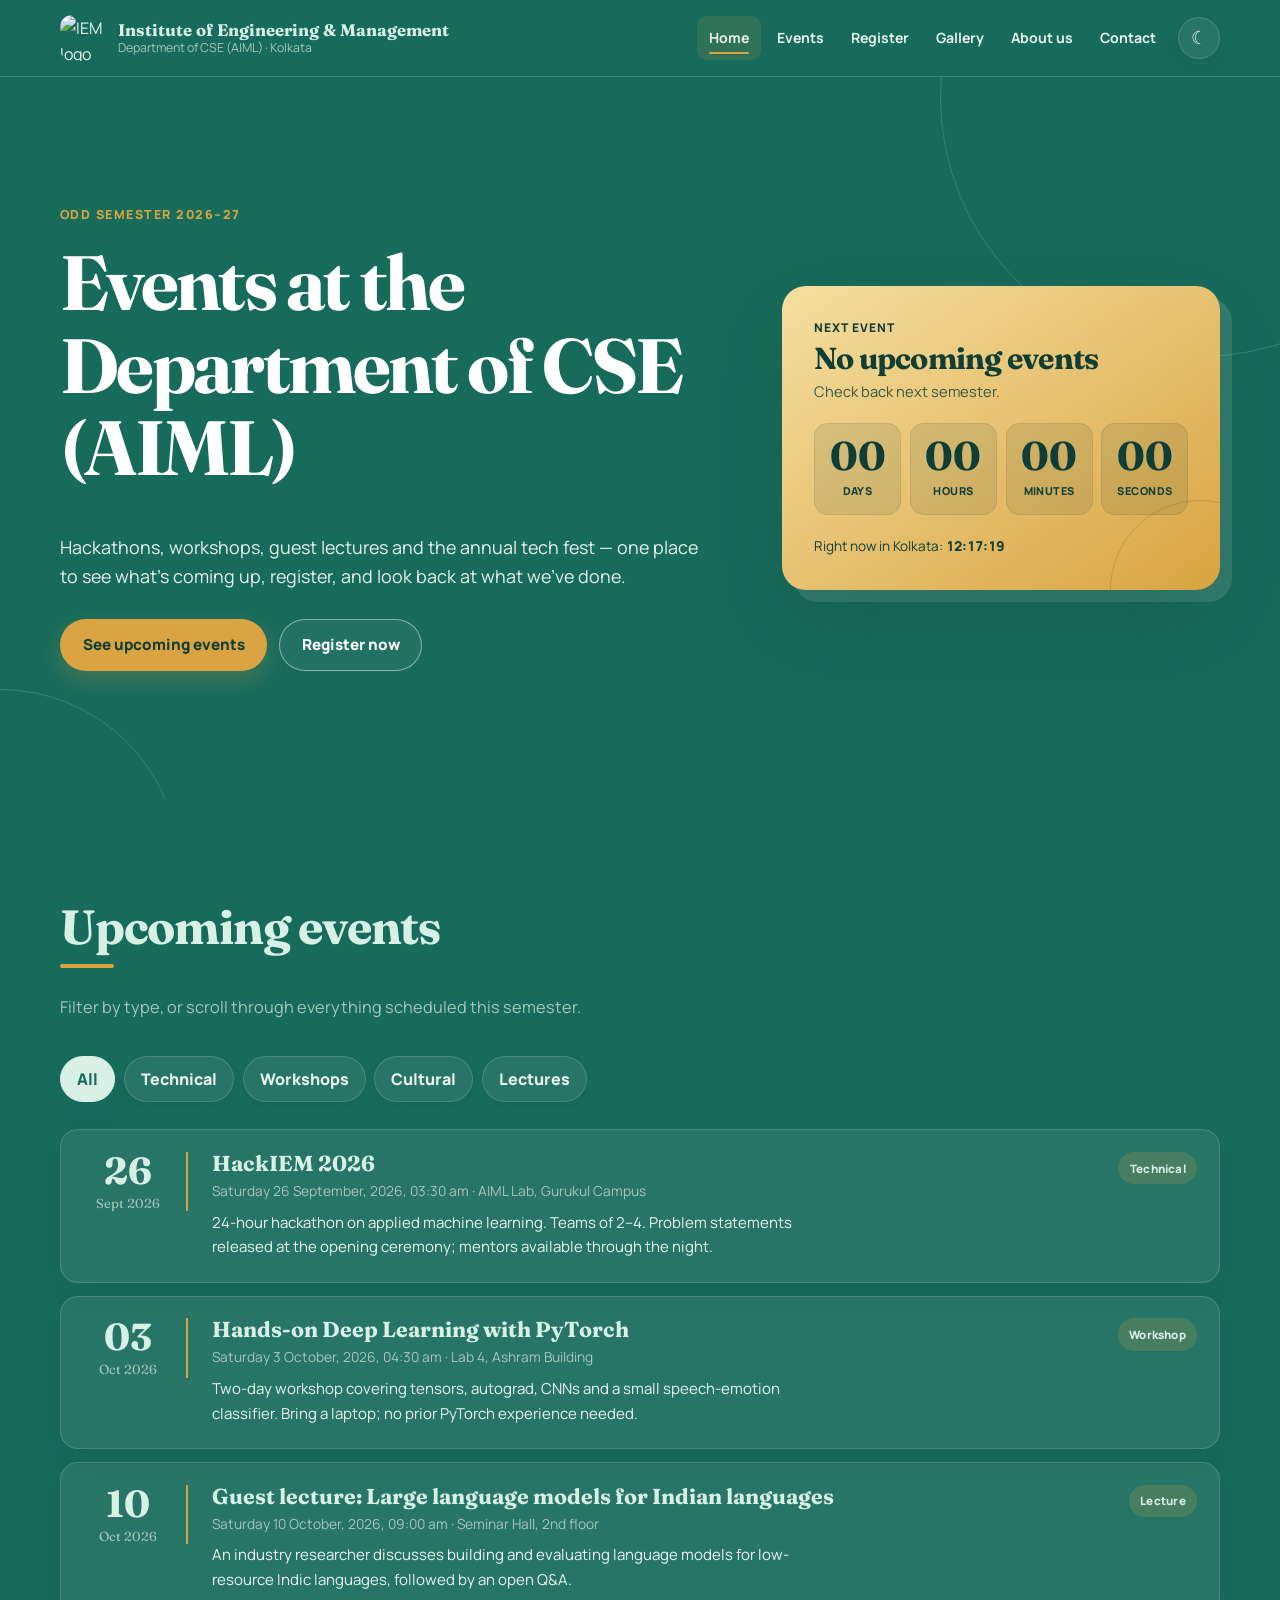
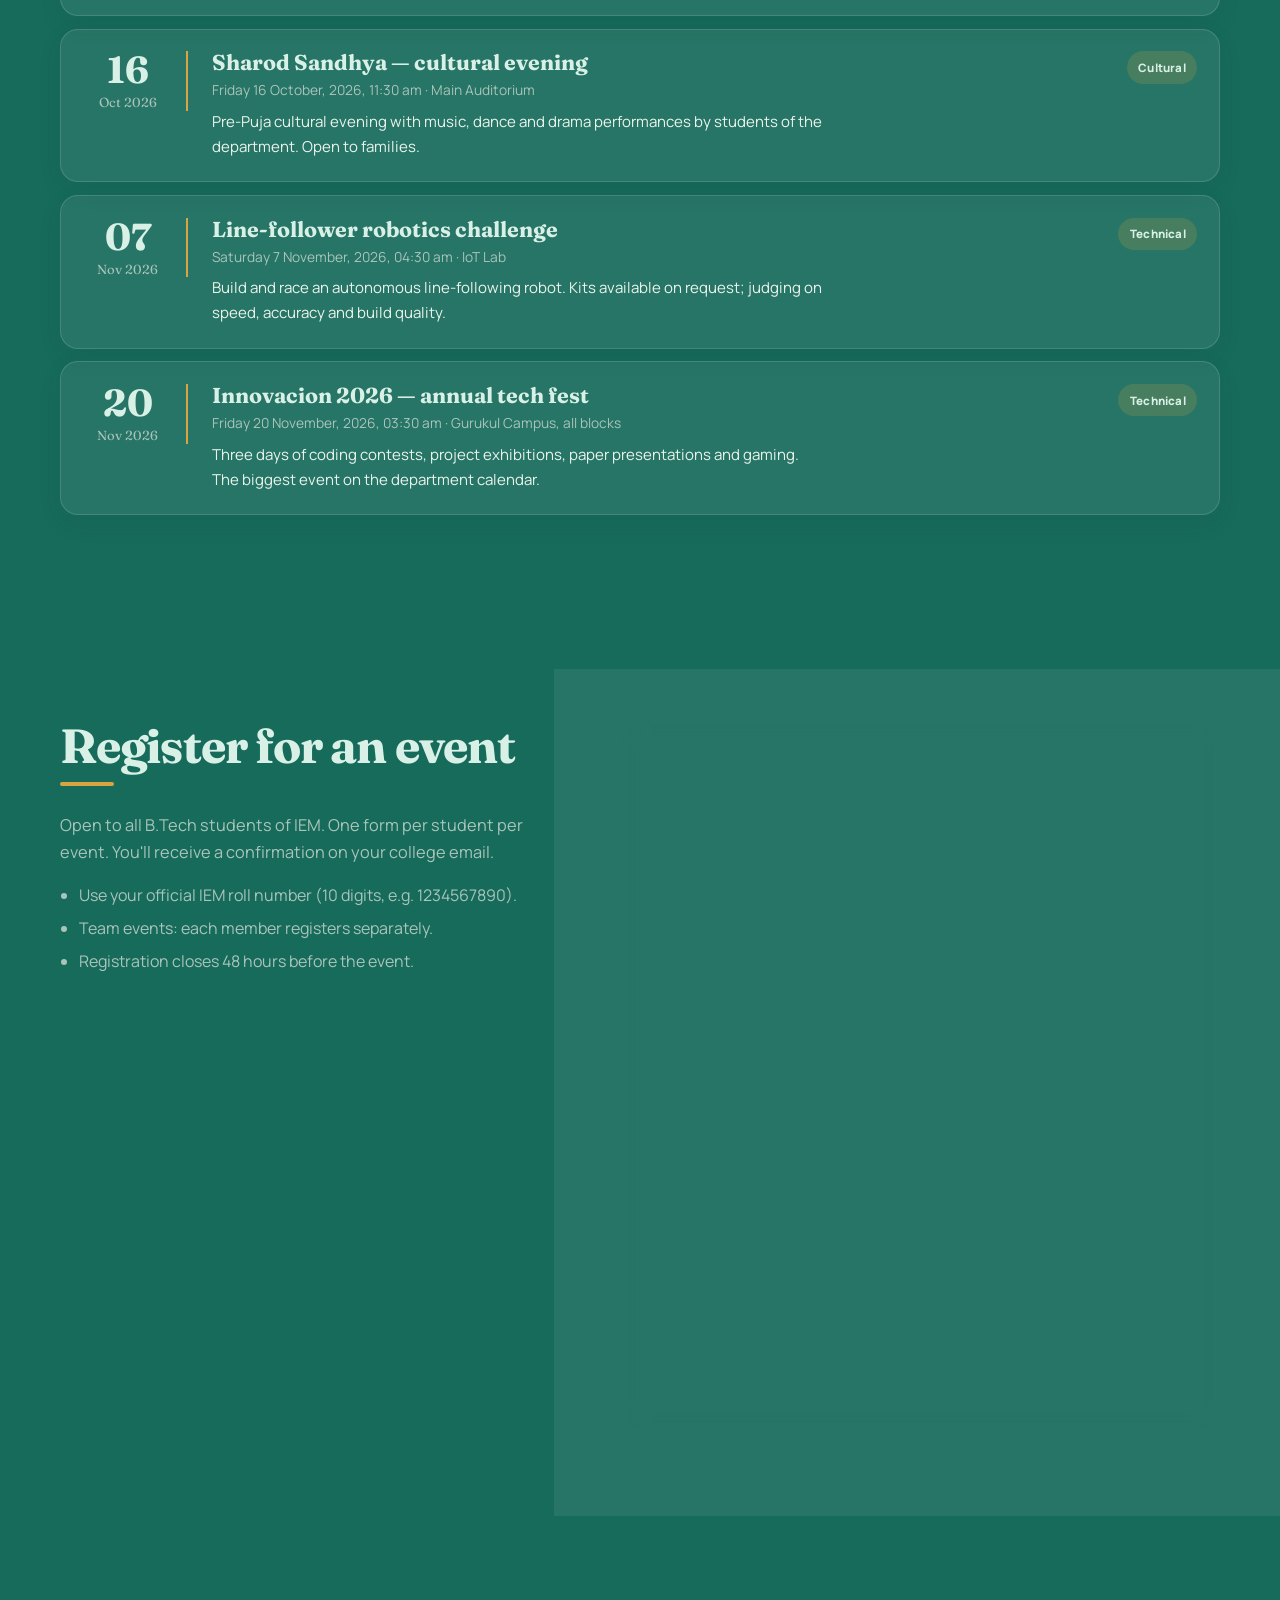
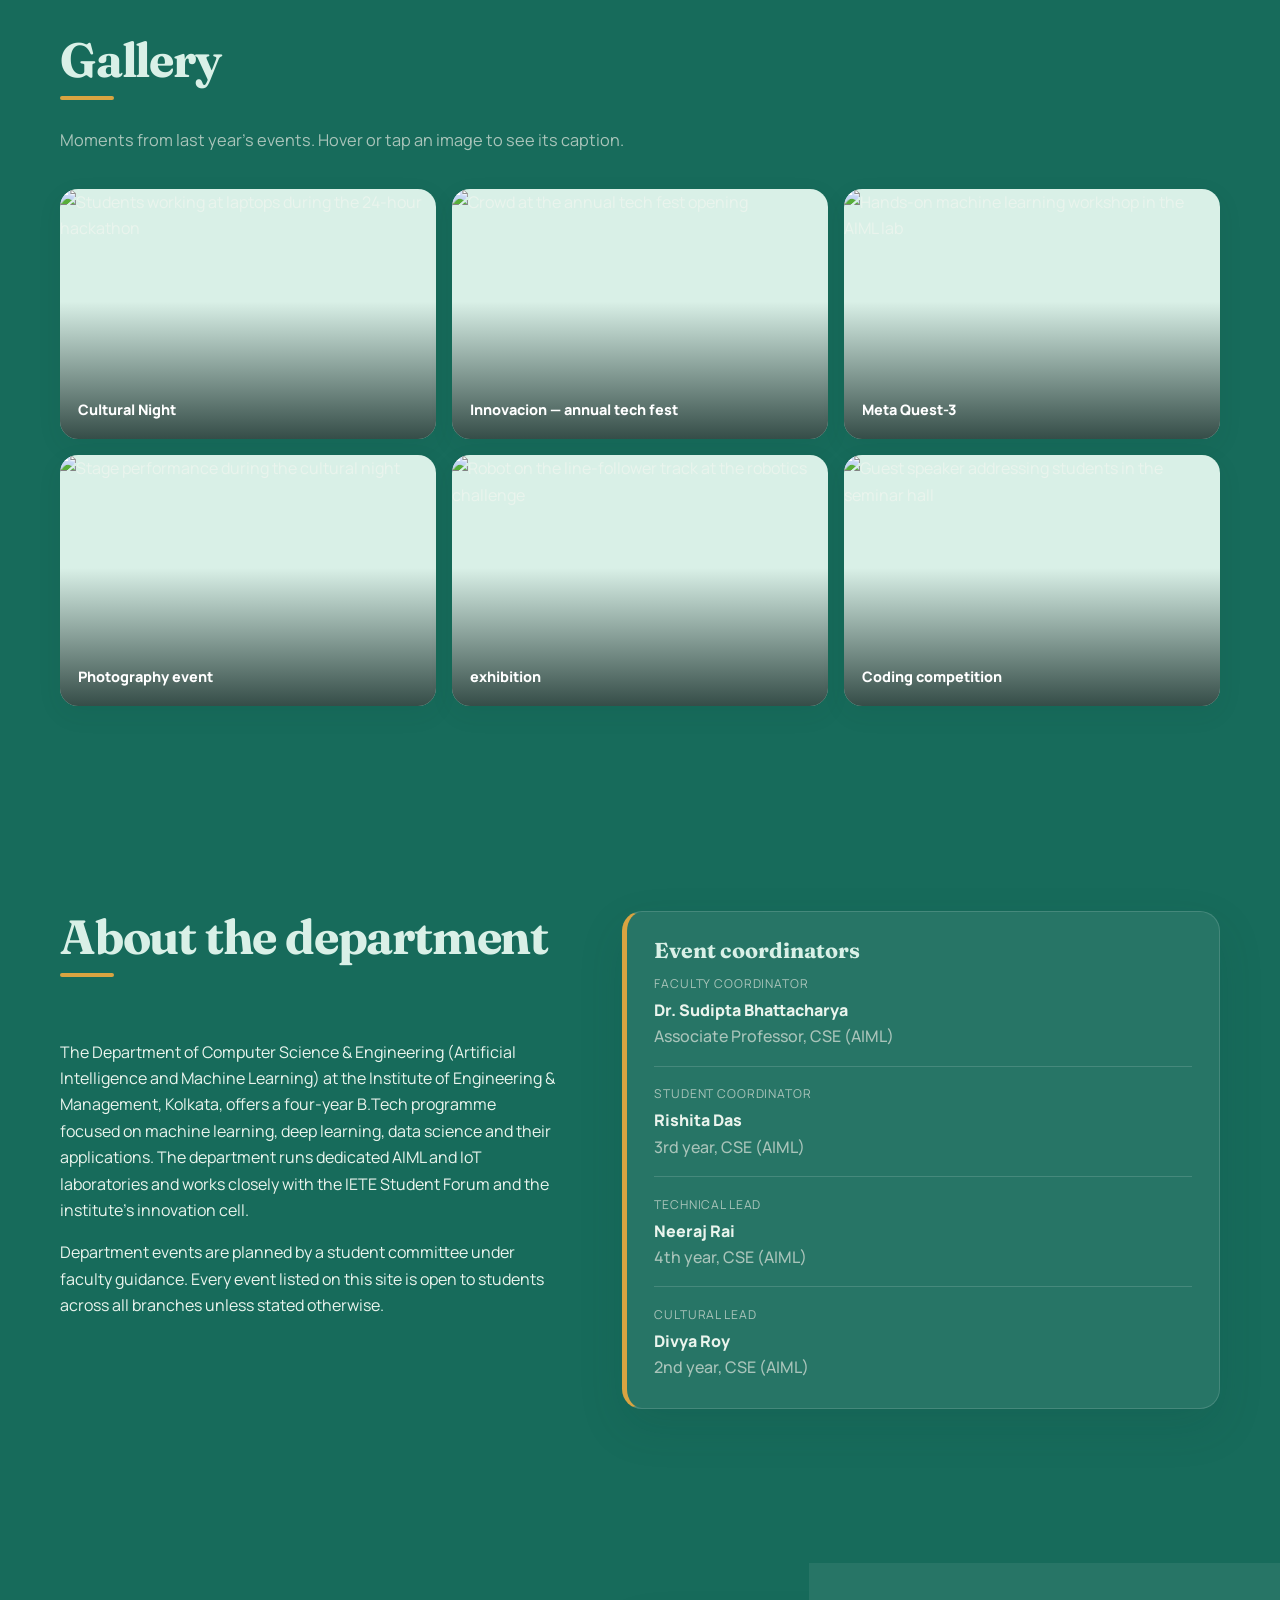
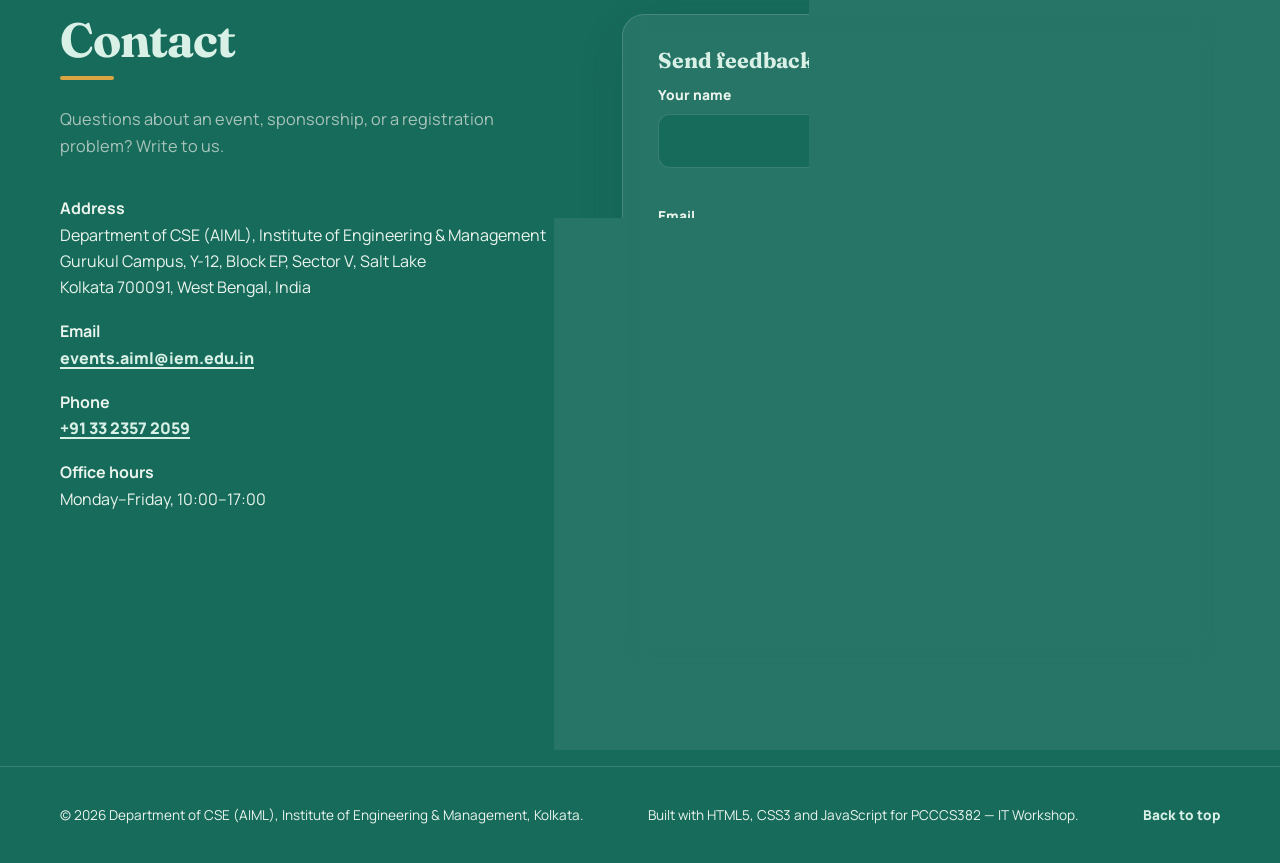
==== index.html @ 37a743cd "Update index.html" ====
<!DOCTYPE html>
<html lang="en">
<head>
  <meta charset="UTF-8">
  <meta name="viewport" content="width=device-width, initial-scale=1.0">
  <title>IEM Events — Department of CSE (AIML), Institute of Engineering &amp; Management, Kolkata</title>
  <meta name="description" content="Upcoming events, registration, gallery and contact for the Department of CSE (AIML), IEM Kolkata.">
  <link rel="icon" href="event website(it workshop)/logo.png">
  <link rel="preconnect" href="https://fonts.googleapis.com">
  <link href="https://fonts.googleapis.com/css2?family=Fraunces:opsz,wght@9..144,500;9..144,700&family=Manrope:wght@400;500;700&display=swap" rel="stylesheet">
  <style>
/* IEM Events — single background colour for the whole site */

:root{
  /* >>> CHANGE THIS ONE CODE TO RECOLOUR THE ENTIRE WEBSITE (light mode) <<< */
  --site-bg:#176B5B;

  --indigo:#D9F0E7;
  --indigo-deep:#103D36;
  --indigo-2:#2A8C78;
  --marigold:#D9A441;
  --marigold-soft:#F5DFA0;
  --paper:var(--site-bg);
  --ink:#EAF4ED;
  --ink-muted:#A9C4BA;
  --line:rgba(255,255,255,.14);
  --surface:rgba(255,255,255,.07);
  --surface-solid:#FFFFFF;
  --tint:var(--site-bg);
  --error:#ff8a80;
  --success:#7dd39a;
  --shadow-sm:0 8px 24px rgba(16,61,54,.08);
  --shadow-md:0 18px 45px rgba(16,61,54,.13);
  --shadow-lg:0 30px 80px rgba(16,61,54,.19);
  --radius:18px;
  --radius-sm:12px;
  --wrap:1160px;
  --gutter:clamp(1rem,4vw,2.5rem);
  --font-display:"Fraunces",Georgia,"Times New Roman",serif;
  --font-body:"Manrope","Segoe UI",Roboto,Helvetica,Arial,sans-serif;
}

body.dark{
  /* >>> dark-mode background (also one code) <<< */
  --site-bg:#103D36;

  --paper:var(--site-bg);
  --tint:var(--site-bg);
  --ink:#f5f5fb;
  --ink-muted:#aeb5d0;
  --line:rgba(255,255,255,.11);
  --surface:rgba(20,27,61,.9);
  --surface-solid:#D9A441;
  --indigo:#D9F0E7;
  --indigo-2:#A9D7C8;
  --indigo-deep:#071F1B;
  --shadow-sm:0 8px 24px rgba(0,0,0,.22);
  --shadow-md:0 18px 45px rgba(0,0,0,.3);
  --shadow-lg:0 30px 80px rgba(0,0,0,.4);
}

*,
*::before,
*::after{box-sizing:border-box}

html{scroll-behavior:smooth;scroll-padding-top:88px}

body{
  margin:0;
  font-family:var(--font-body);
  font-size:1rem;
  line-height:1.65;
  color:var(--ink);
  background:var(--site-bg);
  transition:background-color .3s,color .3s;
  overflow-x:hidden;
}

img{max-width:100%;display:block}
a{color:inherit}
button,input,select,textarea{font:inherit}

h1,h2,h3{
  font-family:var(--font-display);
  color:var(--indigo);
  line-height:1.08;
  margin:0 0 .55em;
  font-weight:700;
}
h1{font-size:clamp(2.55rem,6vw,5.15rem);letter-spacing:-.035em}
h2{font-size:clamp(2rem,4vw,3rem);letter-spacing:-.025em}
h3{font-size:1.35rem}
p{margin:0 0 1em;max-width:68ch}

:focus-visible{outline:3px solid var(--marigold);outline-offset:4px}

.wrap{
  width:min(var(--wrap),100% - 2 * var(--gutter));
  margin-inline:auto;
}

/* Every section, the hero and the footer share the same background */
.section{padding:clamp(4rem,8vw,7rem) 0;position:relative;background:var(--site-bg)}
.section-tinted{background:var(--site-bg)}
.section-head{margin-bottom:2.2rem}
.section-head h2{position:relative;display:inline-block}
.section-head h2::after{
  content:"";
  display:block;
  width:54px;
  height:4px;
  margin-top:.65rem;
  border-radius:999px;
  background:var(--marigold);
}
.section-head p{color:var(--ink-muted);font-size:1.02rem}

/* ---------- Scroll progress ---------- */
.scroll-progress{
  position:fixed;
  top:0;
  left:0;
  width:0;
  height:3px;
  z-index:1000;
  background:linear-gradient(90deg,var(--marigold),#ffd968);
  box-shadow:0 0 14px rgba(217,164,65,.65);
}

/* ---------- Buttons ---------- */
.btn{
  display:inline-flex;
  align-items:center;
  justify-content:center;
  gap:.45rem;
  min-height:48px;
  padding:.78rem 1.35rem;
  border-radius:999px;
  font-weight:800;
  text-decoration:none;
  border:1px solid transparent;
  cursor:pointer;
  font-family:inherit;
  font-size:.95rem;
  position:relative;
  overflow:hidden;
  transition:transform .2s ease,box-shadow .2s ease,background-color .2s ease,color .2s ease;
}
.btn:hover{transform:translateY(-2px);box-shadow:0 10px 25px rgba(16,61,54,.16)}
.btn:active{transform:translateY(0) scale(.98)}
.btn-primary{background:var(--marigold);color:var(--indigo-deep);box-shadow:0 8px 22px rgba(217,164,65,.24)}
.btn-primary:hover{background:var(--marigold-soft);box-shadow:0 12px 30px rgba(217,164,65,.30)}
.btn-ghost{border-color:rgba(255,255,255,.45);color:#fff;background:rgba(255,255,255,.05);backdrop-filter:blur(8px)}
.btn-ghost:hover{background:rgba(255,255,255,.13)}

/* ---------- Header ---------- */
.site-header{
  position:sticky;
  top:0;
  z-index:50;
  background:var(--site-bg);
  border-bottom:1px solid var(--line);
  transition:box-shadow .25s ease;
}
.site-header.is-scrolled{box-shadow:var(--shadow-sm)}
.header-inner{
  display:flex;
  align-items:center;
  justify-content:space-between;
  gap:1rem;
  min-height:76px;
  padding:.65rem 0;
}
.brand{
  display:flex;
  align-items:center;
  gap:.75rem;
  text-decoration:none;
  min-width:0;
}
.brand-logo{
  width:46px;
  height:46px;
  flex:none;
  object-fit:contain;
  border-radius:12px;
  filter:drop-shadow(0 4px 7px rgba(16,61,54,.10));
}
.brand-text{display:flex;flex-direction:column;line-height:1.18}
.brand-text strong{font-family:var(--font-display);font-size:1.05rem;color:var(--indigo)}
.brand-text span{font-size:.77rem;color:var(--ink-muted)}
.site-nav{display:flex;align-items:center;gap:.2rem}
.site-nav a{
  position:relative;
  padding:.62rem .75rem;
  text-decoration:none;
  font-weight:700;
  font-size:.88rem;
  color:var(--ink);
  border-radius:10px;
  transition:color .2s,background .2s;
}
.site-nav a::after{
  content:"";
  position:absolute;
  left:.75rem;
  right:.75rem;
  bottom:.35rem;
  height:2px;
  border-radius:99px;
  background:var(--marigold);
  transform:scaleX(0);
  transform-origin:center;
  transition:transform .2s ease;
}
.site-nav a:hover,
.site-nav a.is-current{background:rgba(217,164,65,.12)}
.site-nav a:hover::after,
.site-nav a.is-current::after{transform:scaleX(1)}
.theme-toggle{
  margin-left:.4rem;
  width:42px;
  height:42px;
  border-radius:50%;
  border:1px solid var(--line);
  background:var(--surface);
  color:var(--ink);
  cursor:pointer;
  font-size:1.1rem;
  line-height:1;
  box-shadow:var(--shadow-sm);
  transition:transform .2s,background .2s;
}
.theme-toggle:hover{transform:rotate(12deg) scale(1.05)}
.nav-toggle{
  display:none;
  width:44px;
  height:44px;
  border:1px solid var(--line);
  background:var(--surface);
  border-radius:12px;
  cursor:pointer;
  flex-direction:column;
  justify-content:center;
  gap:5px;
  padding:0 10px;
}
.nav-toggle span{display:block;height:2px;border-radius:2px;background:var(--ink);transition:transform .2s,opacity .2s}
.nav-toggle[aria-expanded="true"] span:first-child{transform:translateY(7px) rotate(45deg)}
.nav-toggle[aria-expanded="true"] span:nth-child(2){opacity:0}
.nav-toggle[aria-expanded="true"] span:last-child{transform:translateY(-7px) rotate(-45deg)}

/* ---------- Hero ---------- */
.hero{
  position:relative;
  overflow:hidden;
  color:var(--ink);
  padding:clamp(5rem,10vw,8rem) 0;
  background:var(--site-bg);
}
.hero::before,
.hero::after{
  content:"";
  position:absolute;
  border-radius:50%;
  pointer-events:none;
  border:1px solid var(--line);
}
.hero::before{width:520px;height:520px;right:-180px;top:-240px}
.hero::after{width:360px;height:360px;left:-180px;bottom:-250px}
.hero-grid{
  position:relative;
  z-index:1;
  display:grid;
  grid-template-columns:1.25fr .85fr;
  gap:clamp(2rem,6vw,5rem);
  align-items:center;
}
.hero-copy{animation:heroIn .8s ease both}
.hero-kicker{
  color:var(--marigold);
  font-weight:800;
  letter-spacing:.12em;
  text-transform:uppercase;
  font-size:.78rem;
  margin-bottom:1rem;
}
.hero h1{color:#fff;max-width:850px}
.hero-lead{font-size:1.12rem;color:var(--ink);max-width:65ch}
.hero-actions{display:flex;flex-wrap:wrap;gap:.75rem;margin-top:1.7rem}
.hero .btn-ghost{color:#fff;border-color:rgba(255,255,255,.45);background:rgba(255,255,255,.05)}
.hero .btn-ghost:hover{background:rgba(255,255,255,.13)}

/* dark mode: hero text goes light */
body.dark .hero h1{color:#fff}
body.dark .hero .btn-ghost{color:#fff;border-color:rgba(255,255,255,.45);background:rgba(255,255,255,.05)}
body.dark .hero .btn-ghost:hover{background:rgba(255,255,255,.13)}

.countdown-card{
  position:relative;
  background:linear-gradient(145deg,#F5DFA0,var(--marigold));
  color:#103D36;
  padding:clamp(1.4rem,4vw,2rem);
  border-radius:24px;
  box-shadow:var(--shadow-lg),12px 12px 0 rgba(255,255,255,.12);
  overflow:hidden;
  animation:cardIn .9s .1s ease both;
}
.countdown-card::after{
  content:"";
  position:absolute;
  width:180px;height:180px;
  right:-70px;bottom:-90px;
  border:1px solid rgba(16,61,54,.16);
  border-radius:50%;
}
.countdown-label{
  font-weight:800;
  margin:0 0 .25rem;
  text-transform:uppercase;
  letter-spacing:.08em;
  font-size:.75rem;
}
.countdown-title{color:#103D36;font-size:clamp(1.45rem,3vw,1.9rem);margin-bottom:.25rem}
.countdown-meta{margin-bottom:1.25rem;opacity:.82;font-size:.92rem}
.countdown{
  display:grid;
  grid-template-columns:repeat(4,1fr);
  gap:.55rem;
  text-align:center;
}
.countdown div{
  background:rgba(16,61,54,.10);
  border:1px solid rgba(16,61,54,.09);
  border-radius:14px;
  padding:.75rem .25rem;
}
.countdown span{
  display:block;
  font-family:var(--font-display);
  font-size:clamp(1.7rem,4vw,2.5rem);
  font-weight:700;
  font-variant-numeric:tabular-nums;
  line-height:1;
}
.countdown small{font-size:.68rem;font-weight:800;text-transform:uppercase;letter-spacing:.04em}
.clock{margin:1.25rem 0 0;font-size:.85rem}
.clock time{font-weight:800;font-variant-numeric:tabular-nums}

/* ---------- Events ---------- */
.filters{display:flex;flex-wrap:wrap;gap:.55rem;margin-bottom:1.7rem}
.chip{
  padding:.55rem 1rem;
  border-radius:999px;
  border:1px solid var(--line);
  background:var(--surface);
  color:var(--ink);
  font-family:inherit;
  font-weight:800;
  cursor:pointer;
  box-shadow:0 3px 10px rgba(16,61,54,.04);
  transition:transform .18s,background .18s,color .18s,border-color .18s;
}
.chip:hover{transform:translateY(-2px);border-color:rgba(217,164,65,.58)}
.chip.is-active{background:var(--indigo);color:var(--paper);border-color:var(--indigo);box-shadow:0 8px 18px rgba(23,107,91,.22)}
body.dark .chip.is-active{background:var(--marigold);color:var(--indigo-deep);border-color:var(--marigold)}

.event-list{
  list-style:none;
  margin:0;
  padding:0;
  border:0;
  display:grid;
  gap:.8rem;
}
.event{
  display:grid;
  grid-template-columns:105px 1fr auto;
  gap:1.5rem;
  align-items:start;
  padding:1.35rem;
  border:1px solid var(--line);
  border-radius:18px;
  background:var(--surface);
  box-shadow:var(--shadow-sm);
  transition:transform .22s ease,box-shadow .22s ease,border-color .22s ease;
}
.event:hover{
  transform:translateY(-4px);
  box-shadow:var(--shadow-md);
  border-color:rgba(217,164,65,.48);
}
.event-date{
  text-align:center;
  font-family:var(--font-display);
  line-height:1;
  border-right:2px solid var(--marigold);
  padding:0 1rem 0 .2rem;
}
.event-date .day{font-size:2.35rem;font-weight:700;color:var(--indigo);display:block}
.event-date .month{font-size:.82rem;color:var(--ink-muted);display:block;margin-top:.35rem;line-height:1.25}
.event-body h3{margin-bottom:.3rem}
.event-venue{color:var(--ink-muted);font-size:.86rem;margin-bottom:.5rem}
.event-desc{margin:0;font-size:.94rem}
.event-tag{
  align-self:start;
  font-size:.72rem;
  font-weight:900;
  padding:.42rem .72rem;
  border-radius:999px;
  background:rgba(217,164,65,.18);
  color:var(--indigo);
  white-space:nowrap;
  letter-spacing:.02em;
}
body.dark .event-tag{background:rgba(217,164,65,.14);color:var(--marigold)}
.event.is-hidden{display:none}
.empty-note{color:var(--ink-muted);padding:2rem 0}

/* ---------- Forms ---------- */
.form-grid,.contact-grid,.about-grid{
  display:grid;
  grid-template-columns:1fr 1.2fr;
  gap:clamp(2rem,6vw,4rem);
  align-items:start;
}
.form-notes{padding-left:1.2rem;color:var(--ink-muted)}
.form-notes li{margin-bottom:.4rem}
.form{
  background:var(--surface);
  border:1px solid var(--line);
  border-radius:22px;
  padding:clamp(1.35rem,3vw,2.15rem);
  box-shadow:var(--shadow-md);
  backdrop-filter:blur(12px);
}
.field{margin-bottom:1.1rem;border:0;padding:0;min-width:0}
.field-row{display:grid;grid-template-columns:1fr 1fr;gap:1rem}
label,legend{display:block;font-weight:800;margin-bottom:.42rem;font-size:.86rem}
input[type="text"],input[type="email"],input[type="tel"],select,textarea{
  width:100%;
  padding:.82rem .9rem;
  border:1px solid var(--line);
  border-radius:12px;
  background:var(--paper);
  color:var(--ink);
  font:inherit;
  transition:border-color .2s,box-shadow .2s,background .2s;
}
input::placeholder,textarea::placeholder{color:var(--ink-muted);opacity:.7}
input[type="text"]:focus,input[type="email"]:focus,input[type="tel"]:focus,select:focus,textarea:focus{
  outline:none;
  border-color:var(--marigold);
  box-shadow:0 0 0 4px rgba(217,164,65,.16);
}
textarea{resize:vertical;min-height:120px}
input.is-invalid,select.is-invalid,textarea.is-invalid{border-color:var(--error);box-shadow:0 0 0 3px rgba(179,38,30,.08)}
.radio-row{display:flex;flex-wrap:wrap;gap:.5rem 1.25rem}
.radio-row label{font-weight:500;display:inline-flex;align-items:center;gap:.4rem;margin:0}
.radio-row input{accent-color:var(--indigo)}
.error{display:block;color:var(--error);font-size:.8rem;min-height:1.2em;margin-top:.25rem}
.form-status{margin-top:1rem;font-weight:800}
.form-status.ok{color:var(--success)}
.form-status.bad{color:var(--error)}
body.dark .form-status.ok{color:#7dd39a}
body.dark .error,body.dark .form-status.bad{color:#ff8a80}

/* ---------- Gallery ---------- */
.gallery{display:grid;grid-template-columns:repeat(3,1fr);gap:1rem}
.gallery-item{
  margin:0;
  position:relative;
  overflow:hidden;
  border-radius:18px;
  aspect-ratio:3/2;
  background:var(--indigo);
  box-shadow:var(--shadow-sm);
  isolation:isolate;
}
.gallery-item::after{
  content:"";
  position:absolute;
  inset:0;
  z-index:1;
  background:linear-gradient(to top,rgba(7,31,27,.78),transparent 55%);
  pointer-events:none;
}
.gallery-item img{
  width:100%;
  height:100%;
  object-fit:cover;
  transition:transform .6s cubic-bezier(.2,.7,.2,1),filter .5s ease;
}
.gallery-item figcaption{
  position:absolute;
  z-index:2;
  inset:auto 0 0 0;
  padding:1.1rem;
  color:#fff;
  transform:translateY(0);
  font-weight:800;
  font-size:.9rem;
  transition:transform .35s ease;
}
.gallery-item:hover img,.gallery-item:focus-within img{transform:scale(1.08);filter:saturate(1.15) contrast(1.03)}
.gallery-item:hover figcaption,.gallery-item:focus-within figcaption{transform:translateY(-3px)}

/* ---------- About ---------- */
.coordinators{
  background:var(--surface);
  border:1px solid var(--line);
  border-left:5px solid var(--marigold);
  padding:1.7rem;
  border-radius:20px;
  box-shadow:var(--shadow-md);
}
.coord-list{margin:0;display:grid;gap:1.1rem}
.coord-list div{padding-bottom:1rem;border-bottom:1px solid var(--line)}
.coord-list div:last-child{padding-bottom:0;border-bottom:0}
.coord-list dt{font-size:.76rem;color:var(--ink-muted);text-transform:uppercase;letter-spacing:.07em}
.coord-list dd{margin:.18rem 0 0;font-weight:800}
.coord-list dd span{font-weight:500;color:var(--ink-muted)}

/* ---------- Contact ---------- */
.contact-details{font-style:normal}
.contact-details p{margin-bottom:1.1rem}
.contact-details a{color:var(--indigo);font-weight:800;text-decoration-thickness:2px;text-underline-offset:3px}
.contact-details a:hover{color:var(--marigold)}

/* ---------- Footer ---------- */
.site-footer{
  background:var(--site-bg);
  color:var(--ink);
  border-top:1px solid var(--line);
  padding:2.3rem 0;
  font-size:.85rem;
}
.footer-inner{display:flex;flex-wrap:wrap;gap:1rem;justify-content:space-between;align-items:center}
.footer-inner p{margin:0}
.back-top{color:var(--indigo);font-weight:900;text-decoration:none}
.back-top:hover{text-decoration:underline}

/* ---------- Reveal animation ---------- */
.reveal{opacity:0;transform:translateY(18px);transition:opacity .65s ease,transform .65s ease}
.reveal.is-visible{opacity:1;transform:none}

@keyframes heroIn{from{opacity:0;transform:translateY(20px)}to{opacity:1;transform:none}}
@keyframes cardIn{from{opacity:0;transform:translateY(25px) scale(.98)}to{opacity:1;transform:none}}

@media (prefers-reduced-motion:reduce){
  html{scroll-behavior:auto}
  *,*::before,*::after{animation:none!important;transition:none!important}
  .reveal{opacity:1;transform:none}
}

/* ---------- Tablet ---------- */
@media (max-width:900px){
  .hero-grid,.form-grid,.contact-grid,.about-grid{grid-template-columns:1fr;gap:2.4rem}
  .hero-grid{max-width:760px}
  .gallery{grid-template-columns:repeat(2,1fr)}
  .brand-text span{display:none}
  .site-nav a{padding-inline:.6rem}
}

/* ---------- Mobile ---------- */
@media (max-width:680px){
  html{scroll-padding-top:72px}
  .header-inner{min-height:68px}
  .nav-toggle{display:flex}
  .site-nav{
    position:absolute;
    top:calc(100% + 8px);
    left:var(--gutter);
    right:var(--gutter);
    display:flex;
    flex-direction:column;
    align-items:stretch;
    gap:.25rem;
    padding:.7rem;
    border:1px solid var(--line);
    border-radius:18px;
    background:var(--site-bg);
    box-shadow:var(--shadow-lg);
    opacity:0;
    visibility:hidden;
    transform:translateY(-8px) scale(.98);
    transform-origin:top;
    transition:opacity .2s,visibility .2s,transform .2s;
  }
  .site-nav.is-open{opacity:1;visibility:visible;transform:none}
  .site-nav a{padding:.8rem 1rem;border-radius:12px}
  .site-nav a::after{display:none}
  .theme-toggle{margin:.25rem 0 0;width:100%;height:44px;border-radius:12px}
  .hero{padding:4.5rem 0 5rem}
  h1{font-size:clamp(2.35rem,13vw,3.5rem)}
  .hero-lead{font-size:1rem}
  .hero-actions{flex-direction:column;align-items:stretch}
  .hero-actions .btn{width:100%}
  .countdown-card{border-radius:20px}
  .event{grid-template-columns:76px 1fr;gap:1rem;padding:1rem}
  .event-date{padding-right:.7rem}
  .event-date .day{font-size:1.9rem}
  .event-tag{grid-column:2;justify-self:start;margin-top:-.35rem}
  .field-row{grid-template-columns:1fr}
  .gallery{grid-template-columns:1fr}
  .section{padding:4rem 0}
  .footer-inner{align-items:flex-start;flex-direction:column}
}

@media (max-width:420px){
  .countdown{gap:.35rem}
  .countdown div{padding:.65rem .15rem}
  .countdown span{font-size:1.5rem}
  .countdown small{font-size:.6rem}
}
  </style>
</head>
<body>

  <!-- ===================== HEADER / NAVIGATION ===================== -->
  <header class="site-header" id="top">
    <div class="wrap header-inner">
      <a href="#top" class="brand">
        <img src="images/logo.png" alt="IEM logo" class="brand-logo">
        <span class="brand-text">
          <strong>Institute of Engineering &amp; Management</strong>
          <span>Department of CSE (AIML) · Kolkata</span>
        </span>
      </a>

      <button class="nav-toggle" id="navToggle" aria-label="Open menu" aria-expanded="false" aria-controls="siteNav">
        <span></span><span></span><span></span>
      </button>

      <nav class="site-nav" id="siteNav">
        <a href="#home">Home</a>
        <a href="#events">Events</a>
        <a href="#register">Register</a>
        <a href="#gallery">Gallery</a>
        <a href="#about">About us</a>
        <a href="#contact">Contact</a>
        <button class="theme-toggle" id="themeToggle" aria-label="Switch to dark mode" title="Toggle dark / light mode">
          <span class="theme-icon" aria-hidden="true">☾</span>
        </button>
      </nav>
    </div>
  </header>

  <main>

    <!-- ===================== HOME / HERO ===================== -->
    <section class="hero" id="home">
      <div class="wrap hero-grid">
        <div class="hero-copy">
          <p class="hero-kicker">Odd semester 2026–27</p>
          <h1>Events at the<br>Department of CSE (AIML)</h1>
          <p class="hero-lead">
            Hackathons, workshops, guest lectures and the annual tech fest — one place
            to see what's coming up, register, and look back at what we've done.
          </p>
          <div class="hero-actions">
            <a href="#events" class="btn btn-primary">See upcoming events</a>
            <a href="#register" class="btn btn-ghost">Register now</a>
          </div>
        </div>

        <!-- JS feature 1: live countdown to the next event -->
        <aside class="countdown-card" aria-live="polite">
          <p class="countdown-label">Next event</p>
          <h2 class="countdown-title" id="cdTitle">Loading…</h2>
          <p class="countdown-meta" id="cdMeta"></p>
          <div class="countdown" id="countdown">
            <div><span id="cdDays">00</span><small>days</small></div>
            <div><span id="cdHours">00</span><small>hours</small></div>
            <div><span id="cdMins">00</span><small>minutes</small></div>
            <div><span id="cdSecs">00</span><small>seconds</small></div>
          </div>
          <!-- JS feature 2: digital clock -->
          <p class="clock">Right now in Kolkata: <time id="clock">--:--:--</time></p>
        </aside>
      </div>
    </section>

    <!-- ===================== EVENTS ===================== -->
    <section class="section" id="events">
      <div class="wrap">
        <div class="section-head">
          <h2>Upcoming events</h2>
          <p>Filter by type, or scroll through everything scheduled this semester.</p>
        </div>

        <!-- JS feature 3: dynamic event filtering -->
        <div class="filters" id="eventFilters" role="group" aria-label="Filter events by category">
          <button class="chip is-active" data-filter="all">All</button>
          <button class="chip" data-filter="technical">Technical</button>
          <button class="chip" data-filter="workshop">Workshops</button>
          <button class="chip" data-filter="cultural">Cultural</button>
          <button class="chip" data-filter="lecture">Lectures</button>
        </div>

        <ol class="event-list" id="eventList">
          <!-- Rendered by the script below from the EVENTS array -->
        </ol>
        <p class="empty-note" id="eventEmpty" hidden>No events in this category yet. Check back soon.</p>
      </div>
    </section>

    <!-- ===================== REGISTRATION ===================== -->
    <section class="section section-tinted" id="register">
      <div class="wrap form-grid">
        <div class="section-head">
          <h2>Register for an event</h2>
          <p>
            Open to all B.Tech students of IEM. One form per student per event.
            You'll receive a confirmation on your college email.
          </p>
          <ul class="form-notes">
            <li>Use your official IEM roll number (10 digits, e.g. 1234567890).</li>
            <li>Team events: each member registers separately.</li>
            <li>Registration closes 48 hours before the event.</li>
          </ul>
        </div>

        <!-- JS feature 4: form validation -->
        <form class="form" id="regForm" novalidate>
          <div class="field">
            <label for="studentName">Student name</label>
            <input type="text" id="studentName" name="studentName" placeholder="e.g. Ananya Sen" autocomplete="name">
            <small class="error" id="err-studentName"></small>
          </div>

          <div class="field-row">
            <div class="field">
              <label for="rollNo">Roll number</label>
              <input type="text" id="rollNo" name="rollNo" inputmode="numeric" placeholder="10-digit roll no.">
              <small class="error" id="err-rollNo"></small>
            </div>
            <div class="field">
              <label for="department">Department</label>
              <select id="department" name="department">
                <option value="">Select department</option>
                <option>CSE (AIML)</option>
                <option>CSE</option>
                <option>CSBS</option>
                <option>IT</option>
                <option>ECE</option>
                <option>EE</option>
                <option>ME</option>
                <option>CE</option>
              </select>
              <small class="error" id="err-department"></small>
            </div>
          </div>

          <div class="field-row">
            <div class="field">
              <label for="email">Email</label>
              <input type="email" id="email" name="email" placeholder="you@iem.edu.in" autocomplete="email">
              <small class="error" id="err-email"></small>
            </div>
            <div class="field">
              <label for="phone">Phone number</label>
              <input type="tel" id="phone" name="phone" inputmode="tel" placeholder="10-digit mobile number" autocomplete="tel">
              <small class="error" id="err-phone"></small>
            </div>
          </div>

          <fieldset class="field">
            <legend>Gender</legend>
            <div class="radio-row" id="genderGroup">
              <label><input type="radio" name="gender" value="Female"> Female</label>
              <label><input type="radio" name="gender" value="Male"> Male</label>
              <label><input type="radio" name="gender" value="Other"> Other</label>
              <label><input type="radio" name="gender" value="Prefer not to say"> Prefer not to say</label>
            </div>
            <small class="error" id="err-gender"></small>
          </fieldset>

          <div class="field">
            <label for="eventSelect">Event</label>
            <select id="eventSelect" name="eventSelect">
              <option value="">Select an event</option>
              <!-- Options filled by the script below -->
            </select>
            <small class="error" id="err-eventSelect"></small>
          </div>

          <button type="submit" class="btn btn-primary">Submit registration</button>
          <p class="form-status" id="regStatus" role="status" aria-live="polite"></p>
        </form>
      </div>
    </section>

    <!-- ===================== GALLERY ===================== -->
    <section class="section" id="gallery">
      <div class="wrap">
        <div class="section-head">
          <h2>Gallery</h2>
          <p>Moments from last year's events. Hover or tap an image to see its caption.</p>
        </div>

        <div class="gallery">
          <figure class="gallery-item">
            <img src="images/cultural.jpeg" alt="Students working at laptops during the 24-hour hackathon" loading="lazy">
            <figcaption>Cultural Night</figcaption>
          </figure>
          <figure class="gallery-item">
            <img src="images/innovation.jpeg" alt="Crowd at the annual tech fest opening" loading="lazy">
            <figcaption>Innovacion — annual tech fest</figcaption>
          </figure>
          <figure class="gallery-item">
            <img src="images/arvr.jpeg" alt="Hands-on machine learning workshop in the AIML lab" loading="lazy">
            <figcaption>Meta Quest-3</figcaption>
          </figure>
          <figure class="gallery-item">
            <img src="images/aperture.jpeg" alt="Stage performance during the cultural night" loading="lazy">
            <figcaption>Photography event</figcaption>
          </figure>
          <figure class="gallery-item">
            <img src="images/exhi.jpeg" alt="Robot on the line-follower track at the robotics challenge" loading="lazy">
            <figcaption>exhibition</figcaption>
          </figure>
          <figure class="gallery-item">
            <img src="images/odde.jpeg" alt="Guest speaker addressing students in the seminar hall" loading="lazy">
            <figcaption>Coding competition</figcaption>
          </figure>
        </div>
      </div>
    </section>

    <!-- ===================== ABOUT US ===================== -->
    <section class="section section-tinted" id="about">
      <div class="wrap about-grid">
        <div>
          <div class="section-head">
            <h2>About the department</h2>
          </div>
          <p>
            The Department of Computer Science &amp; Engineering (Artificial Intelligence and
            Machine Learning) at the Institute of Engineering &amp; Management, Kolkata, offers a
            four-year B.Tech programme focused on machine learning, deep learning, data science
            and their applications. The department runs dedicated AIML and IoT laboratories
            and works closely with the IETE Student Forum and the institute's innovation cell.
          </p>
          <p>
            Department events are planned by a student committee under faculty guidance.
            Every event listed on this site is open to students across all branches unless
            stated otherwise.
          </p>
        </div>

        <div class="coordinators">
          <h3>Event coordinators</h3>
          <dl class="coord-list">
            <div>
              <dt>Faculty coordinator</dt>
              <dd>Dr. Sudipta Bhattacharya<br><span>Associate Professor, CSE (AIML)</span></dd>
            </div>
            <div>
              <dt>Student coordinator</dt>
              <dd>Rishita Das<br><span>3rd year, CSE (AIML)</span></dd>
            </div>
            <div>
              <dt>Technical lead</dt>
              <dd>Neeraj Rai<br><span>4th year, CSE (AIML)</span></dd>
            </div>
            <div>
              <dt>Cultural lead</dt>
              <dd>Divya Roy<br><span>2nd year, CSE (AIML)</span></dd>
            </div>
          </dl>
        </div>
      </div>
    </section>

    <!-- ===================== CONTACT ===================== -->
    <section class="section" id="contact">
      <div class="wrap contact-grid">
        <div>
          <div class="section-head">
            <h2>Contact</h2>
            <p>Questions about an event, sponsorship, or a registration problem? Write to us.</p>
          </div>
          <address class="contact-details">
            <p><strong>Address</strong><br>
              Department of CSE (AIML), Institute of Engineering &amp; Management<br>
              Gurukul Campus, Y-12, Block EP, Sector V, Salt Lake<br>
              Kolkata 700091, West Bengal, India</p>
            <p><strong>Email</strong><br><a href="mailto:events.aiml@iem.edu.in">events.aiml@iem.edu.in</a></p>
            <p><strong>Phone</strong><br><a href="tel:+913323572059">+91 33 2357 2059</a></p>
            <p><strong>Office hours</strong><br>Monday–Friday, 10:00–17:00</p>
          </address>
        </div>

        <form class="form" id="feedbackForm" novalidate>
          <h3>Send feedback</h3>
          <div class="field">
            <label for="fbName">Your name</label>
            <input type="text" id="fbName" name="fbName">
            <small class="error" id="err-fbName"></small>
          </div>
          <div class="field">
            <label for="fbEmail">Email</label>
            <input type="email" id="fbEmail" name="fbEmail">
            <small class="error" id="err-fbEmail"></small>
          </div>
          <div class="field">
            <label for="fbMessage">Message</label>
            <textarea id="fbMessage" name="fbMessage" rows="5" placeholder="Tell us what worked, what didn't, or what you'd like to see next."></textarea>
            <small class="error" id="err-fbMessage"></small>
          </div>
          <button type="submit" class="btn btn-primary">Send feedback</button>
          <p class="form-status" id="fbStatus" role="status" aria-live="polite"></p>
        </form>
      </div>
    </section>

  </main>

  <footer class="site-footer">
    <div class="wrap footer-inner">
      <p>© 2026 Department of CSE (AIML), Institute of Engineering &amp; Management, Kolkata.</p>
      <p>Built with HTML5, CSS3 and JavaScript for PCCCS382 — IT Workshop.</p>
      <a href="#top" class="back-top">Back to top</a>
    </div>
  </footer>

  <script>
'use strict';

const EVENTS = [
  {
    id: 'hackiem',
    name: 'HackIEM 2026',
    date: '2026-09-26T09:00:00+05:30',
    venue: 'AIML Lab, Gurukul Campus',
    category: 'technical',
    description: '24-hour hackathon on applied machine learning. Teams of 2–4. Problem statements released at the opening ceremony; mentors available through the night.'
  },
  {
    id: 'dl-workshop',
    name: 'Hands-on Deep Learning with PyTorch',
    date: '2026-10-03T10:00:00+05:30',
    venue: 'Lab 4, Ashram Building',
    category: 'workshop',
    description: 'Two-day workshop covering tensors, autograd, CNNs and a small speech-emotion classifier. Bring a laptop; no prior PyTorch experience needed.'
  },
  {
    id: 'guest-lecture',
    name: 'Guest lecture: Large language models for Indian languages',
    date: '2026-10-10T14:30:00+05:30',
    venue: 'Seminar Hall, 2nd floor',
    category: 'lecture',
    description: 'An industry researcher discusses building and evaluating language models for low-resource Indic languages, followed by an open Q&A.'
  },
  {
    id: 'cultural-night',
    name: 'Sharod Sandhya — cultural evening',
    date: '2026-10-16T17:00:00+05:30',
    venue: 'Main Auditorium',
    category: 'cultural',
    description: 'Pre-Puja cultural evening with music, dance and drama performances by students of the department. Open to families.'
  },
  {
    id: 'robotics',
    name: 'Line-follower robotics challenge',
    date: '2026-11-07T10:00:00+05:30',
    venue: 'IoT Lab',
    category: 'technical',
    description: 'Build and race an autonomous line-following robot. Kits available on request; judging on speed, accuracy and build quality.'
  },
  {
    id: 'innovacion',
    name: 'Innovacion 2026 — annual tech fest',
    date: '2026-11-20T09:00:00+05:30',
    venue: 'Gurukul Campus, all blocks',
    category: 'technical',
    description: 'Three days of coding contests, project exhibitions, paper presentations and gaming. The biggest event on the department calendar.'
  }
];

const CATEGORY_LABELS = {
  technical: 'Technical',
  workshop: 'Workshop',
  cultural: 'Cultural',
  lecture: 'Lecture'
};

const eventList = document.getElementById('eventList');
const eventEmpty = document.getElementById('eventEmpty');
const eventSelect = document.getElementById('eventSelect');

function formatDateParts(iso) {
  const d = new Date(iso);
  return {
    day: d.toLocaleDateString('en-IN', { day: '2-digit' }),
    month: d.toLocaleDateString('en-IN', { month: 'short', year: 'numeric' }),
    full: d.toLocaleDateString('en-IN', { weekday: 'long', day: 'numeric', month: 'long', year: 'numeric' }),
    time: d.toLocaleTimeString('en-IN', { hour: '2-digit', minute: '2-digit' })
  };
}

function renderEvents() {
  const sorted = [...EVENTS].sort((a, b) => new Date(a.date) - new Date(b.date));

  eventList.innerHTML = sorted.map(ev => {
    const dt = formatDateParts(ev.date);
    return `
      <li class="event reveal" data-category="${ev.category}">
        <div class="event-date">
          <span class="day">${dt.day}</span>
          <span class="month">${dt.month}</span>
        </div>
        <div class="event-body">
          <h3>${ev.name}</h3>
          <p class="event-venue">${dt.full}, ${dt.time} · ${ev.venue}</p>
          <p class="event-desc">${ev.description}</p>
        </div>
        <span class="event-tag">${CATEGORY_LABELS[ev.category]}</span>
      </li>`;
  }).join('');

  eventSelect.querySelectorAll('option:not(:first-child)').forEach(option => option.remove());

  sorted.forEach(ev => {
    const opt = document.createElement('option');
    const dt = formatDateParts(ev.date);
    opt.value = ev.id;
    opt.textContent = `${ev.name} (${dt.day} ${dt.month})`;
    eventSelect.appendChild(opt);
  });

  observeReveals();
}

function filterEvents(category) {
  let visible = 0;
  document.querySelectorAll('.event').forEach(el => {
    const show = category === 'all' || el.dataset.category === category;
    el.classList.toggle('is-hidden', !show);
    if (show) visible++;
  });
  eventEmpty.hidden = visible > 0;
}

document.getElementById('eventFilters').addEventListener('click', e => {
  const btn = e.target.closest('.chip');
  if (!btn) return;
  document.querySelectorAll('.chip').forEach(c => c.classList.remove('is-active'));
  btn.classList.add('is-active');
  filterEvents(btn.dataset.filter);
});

renderEvents();

/* Countdown */
const cd = {
  title: document.getElementById('cdTitle'),
  meta: document.getElementById('cdMeta'),
  days: document.getElementById('cdDays'),
  hours: document.getElementById('cdHours'),
  mins: document.getElementById('cdMins'),
  secs: document.getElementById('cdSecs')
};

function getNextEvent() {
  const now = Date.now();
  return [...EVENTS]
    .filter(ev => new Date(ev.date).getTime() > now)
    .sort((a, b) => new Date(a.date) - new Date(b.date))[0] || null;
}

const pad = n => String(n).padStart(2, '0');

function updateCountdown() {
  const next = getNextEvent();

  if (!next) {
    cd.title.textContent = 'No upcoming events';
    cd.meta.textContent = 'Check back next semester.';
    cd.days.textContent = cd.hours.textContent = cd.mins.textContent = cd.secs.textContent = '00';
    return;
  }

  const dt = formatDateParts(next.date);
  cd.title.textContent = next.name;
  cd.meta.textContent = `${dt.full} · ${next.venue}`;

  let diff = Math.max(0, new Date(next.date).getTime() - Date.now());
  const days = Math.floor(diff / 86400000); diff -= days * 86400000;
  const hours = Math.floor(diff / 3600000); diff -= hours * 3600000;
  const mins = Math.floor(diff / 60000); diff -= mins * 60000;
  const secs = Math.floor(diff / 1000);

  cd.days.textContent = pad(days);
  cd.hours.textContent = pad(hours);
  cd.mins.textContent = pad(mins);
  cd.secs.textContent = pad(secs);
}

/* Kolkata clock */
const clockEl = document.getElementById('clock');

function updateClock() {
  clockEl.textContent = new Date().toLocaleTimeString('en-IN', {
    timeZone: 'Asia/Kolkata',
    hour12: false,
    hour: '2-digit',
    minute: '2-digit',
    second: '2-digit'
  });
}

updateCountdown();
updateClock();
setInterval(() => {
  updateCountdown();
  updateClock();
}, 1000);

/* Dark / light mode */
const themeToggle = document.getElementById('themeToggle');
const themeIcon = themeToggle.querySelector('.theme-icon');

function applyTheme(mode) {
  const dark = mode === 'dark';
  document.body.classList.toggle('dark', dark);
  themeIcon.textContent = dark ? '☀' : '☾';
  themeToggle.setAttribute('aria-label', dark ? 'Switch to light mode' : 'Switch to dark mode');
  try { localStorage.setItem('iem-theme', mode); } catch (_) {}
}

(function initTheme() {
  let saved = null;
  try { saved = localStorage.getItem('iem-theme'); } catch (_) {}
  if (saved) return applyTheme(saved);
  const prefersDark = window.matchMedia && window.matchMedia('(prefers-color-scheme: dark)').matches;
  applyTheme(prefersDark ? 'dark' : 'light');
})();

themeToggle.addEventListener('click', () => {
  applyTheme(document.body.classList.contains('dark') ? 'light' : 'dark');
});

/* Validation */
const RULES = {
  name:  { re: /^[A-Za-z][A-Za-z .'-]{1,59}$/, msg: 'Enter your full name (letters, spaces, dots only).' },
  roll:  { re: /^\d{10}$/, msg: 'Roll number must be exactly 10 digits.' },
  email: { re: /^[^\s@]+@[^\s@]+\.[a-zA-Z]{2,}$/, msg: 'Enter a valid email address, e.g. name@iem.edu.in.' },
  phone: { re: /^[6-9]\d{9}$/, msg: 'Enter a valid 10-digit Indian mobile number.' }
};

function setError(id, message) {
  const field = document.getElementById(id);
  const err = document.getElementById('err-' + id);
  if (field) field.classList.toggle('is-invalid', Boolean(message));
  if (err) err.textContent = message || '';
  return !message;
}

function validateText(id, rule) {
  const value = document.getElementById(id).value.trim();
  if (!value) return setError(id, 'This field is required.');
  if (rule && !rule.re.test(value)) return setError(id, rule.msg);
  return setError(id, '');
}

function validateSelect(id, message) {
  const value = document.getElementById(id).value;
  return setError(id, value ? '' : message);
}

const regForm = document.getElementById('regForm');
const regStatus = document.getElementById('regStatus');

regForm.addEventListener('submit', e => {
  e.preventDefault();

  const checks = [
    validateText('studentName', RULES.name),
    validateText('rollNo', RULES.roll),
    validateSelect('department', 'Select your department.'),
    validateText('email', RULES.email),
    validateText('phone', RULES.phone),
    (() => {
      const chosen = regForm.querySelector('input[name="gender"]:checked');
      return setError('gender', chosen ? '' : 'Select an option.');
    })(),
    validateSelect('eventSelect', 'Select the event you want to register for.')
  ];

  if (checks.every(Boolean)) {
    const name = document.getElementById('studentName').value.trim();
    const eventName = eventSelect.options[eventSelect.selectedIndex].text;
    regStatus.className = 'form-status ok';
    regStatus.textContent = `Registered. Thanks ${name} — you're on the list for ${eventName}. A confirmation will be sent to your email.`;
    regForm.reset();
    regForm.querySelectorAll('.is-invalid').forEach(el => el.classList.remove('is-invalid'));
  } else {
    regStatus.className = 'form-status bad';
    regStatus.textContent = 'Some fields need attention. Fix the highlighted ones and submit again.';
    const firstBad = regForm.querySelector('.is-invalid');
    if (firstBad) firstBad.focus();
  }
});

regForm.addEventListener('input', e => {
  const id = e.target.id;
  if (!id || !document.getElementById('err-' + id)) return;
  if (e.target.classList.contains('is-invalid')) {
    const map = { studentName: RULES.name, rollNo: RULES.roll, email: RULES.email, phone: RULES.phone };
    if (map[id]) validateText(id, map[id]);
    else if (e.target.tagName === 'SELECT') validateSelect(id, 'This field is required.');
  }
});

const fbForm = document.getElementById('feedbackForm');
const fbStatus = document.getElementById('fbStatus');

fbForm.addEventListener('submit', e => {
  e.preventDefault();

  const checks = [
    validateText('fbName', RULES.name),
    validateText('fbEmail', RULES.email),
    (() => {
      const msg = document.getElementById('fbMessage').value.trim();
      if (!msg) return setError('fbMessage', 'Write a message before sending.');
      if (msg.length < 15) return setError('fbMessage', 'Message is too short — at least 15 characters.');
      return setError('fbMessage', '');
    })()
  ];

  if (checks.every(Boolean)) {
    fbStatus.className = 'form-status ok';
    fbStatus.textContent = 'Feedback sent. Thank you — the coordinators read every message.';
    fbForm.reset();
  } else {
    fbStatus.className = 'form-status bad';
    fbStatus.textContent = 'Fix the highlighted fields and send again.';
  }
});

/* Mobile navigation */
const navToggle = document.getElementById('navToggle');
const siteNav = document.getElementById('siteNav');

navToggle.addEventListener('click', () => {
  const open = siteNav.classList.toggle('is-open');
  navToggle.setAttribute('aria-expanded', String(open));
  navToggle.setAttribute('aria-label', open ? 'Close menu' : 'Open menu');
});

siteNav.querySelectorAll('a').forEach(a => a.addEventListener('click', () => {
  siteNav.classList.remove('is-open');
  navToggle.setAttribute('aria-expanded', 'false');
}));

/* Current-section highlighting */
const sections = document.querySelectorAll('main section[id]');
const navLinks = siteNav.querySelectorAll('a[href^="#"]');

if ('IntersectionObserver' in window) {
  const observer = new IntersectionObserver(entries => {
    entries.forEach(entry => {
      if (!entry.isIntersecting) return;
      navLinks.forEach(a => a.classList.toggle(
        'is-current',
        a.getAttribute('href') === '#' + entry.target.id
      ));
    });
  }, { rootMargin: '-40% 0px -55% 0px' });

  sections.forEach(s => observer.observe(s));
}

/* Header shadow + scroll progress */
const header = document.querySelector('.site-header');
const progress = document.createElement('div');
progress.className = 'scroll-progress';
document.body.appendChild(progress);

function updateScrollUI() {
  const scrollTop = window.scrollY;
  const max = document.documentElement.scrollHeight - window.innerHeight;
  progress.style.width = max > 0 ? `${(scrollTop / max) * 100}%` : '0%';
  header.classList.toggle('is-scrolled', scrollTop > 8);
}

window.addEventListener('scroll', updateScrollUI, { passive: true });
updateScrollUI();

/* Reveal sections and cards as they enter the viewport */
function observeReveals() {
  const items = document.querySelectorAll('.section:not(.reveal), .event.reveal, .form, .gallery-item, .coordinators');
  if (!('IntersectionObserver' in window)) {
    items.forEach(el => el.classList.add('is-visible'));
    return;
  }

  const revealObserver = new IntersectionObserver(entries => {
    entries.forEach(entry => {
      if (!entry.isIntersecting) return;
      entry.target.classList.add('reveal', 'is-visible');
      revealObserver.unobserve(entry.target);
    });
  }, { threshold: .08 });

  items.forEach(el => {
    if (!el.classList.contains('is-visible')) revealObserver.observe(el);
  });
}
observeReveals();

/* Close mobile menu when clicking outside */
document.addEventListener('click', e => {
  if (!siteNav.classList.contains('is-open')) return;
  if (siteNav.contains(e.target) || navToggle.contains(e.target)) return;
  siteNav.classList.remove('is-open');
  navToggle.setAttribute('aria-expanded', 'false');
});

/* Escape closes the mobile menu */
document.addEventListener('keydown', e => {
  if (e.key === 'Escape' && siteNav.classList.contains('is-open')) {
    siteNav.classList.remove('is-open');
    navToggle.setAttribute('aria-expanded', 'false');
    navToggle.focus();
  }
});
  </script>
</body>
</html>
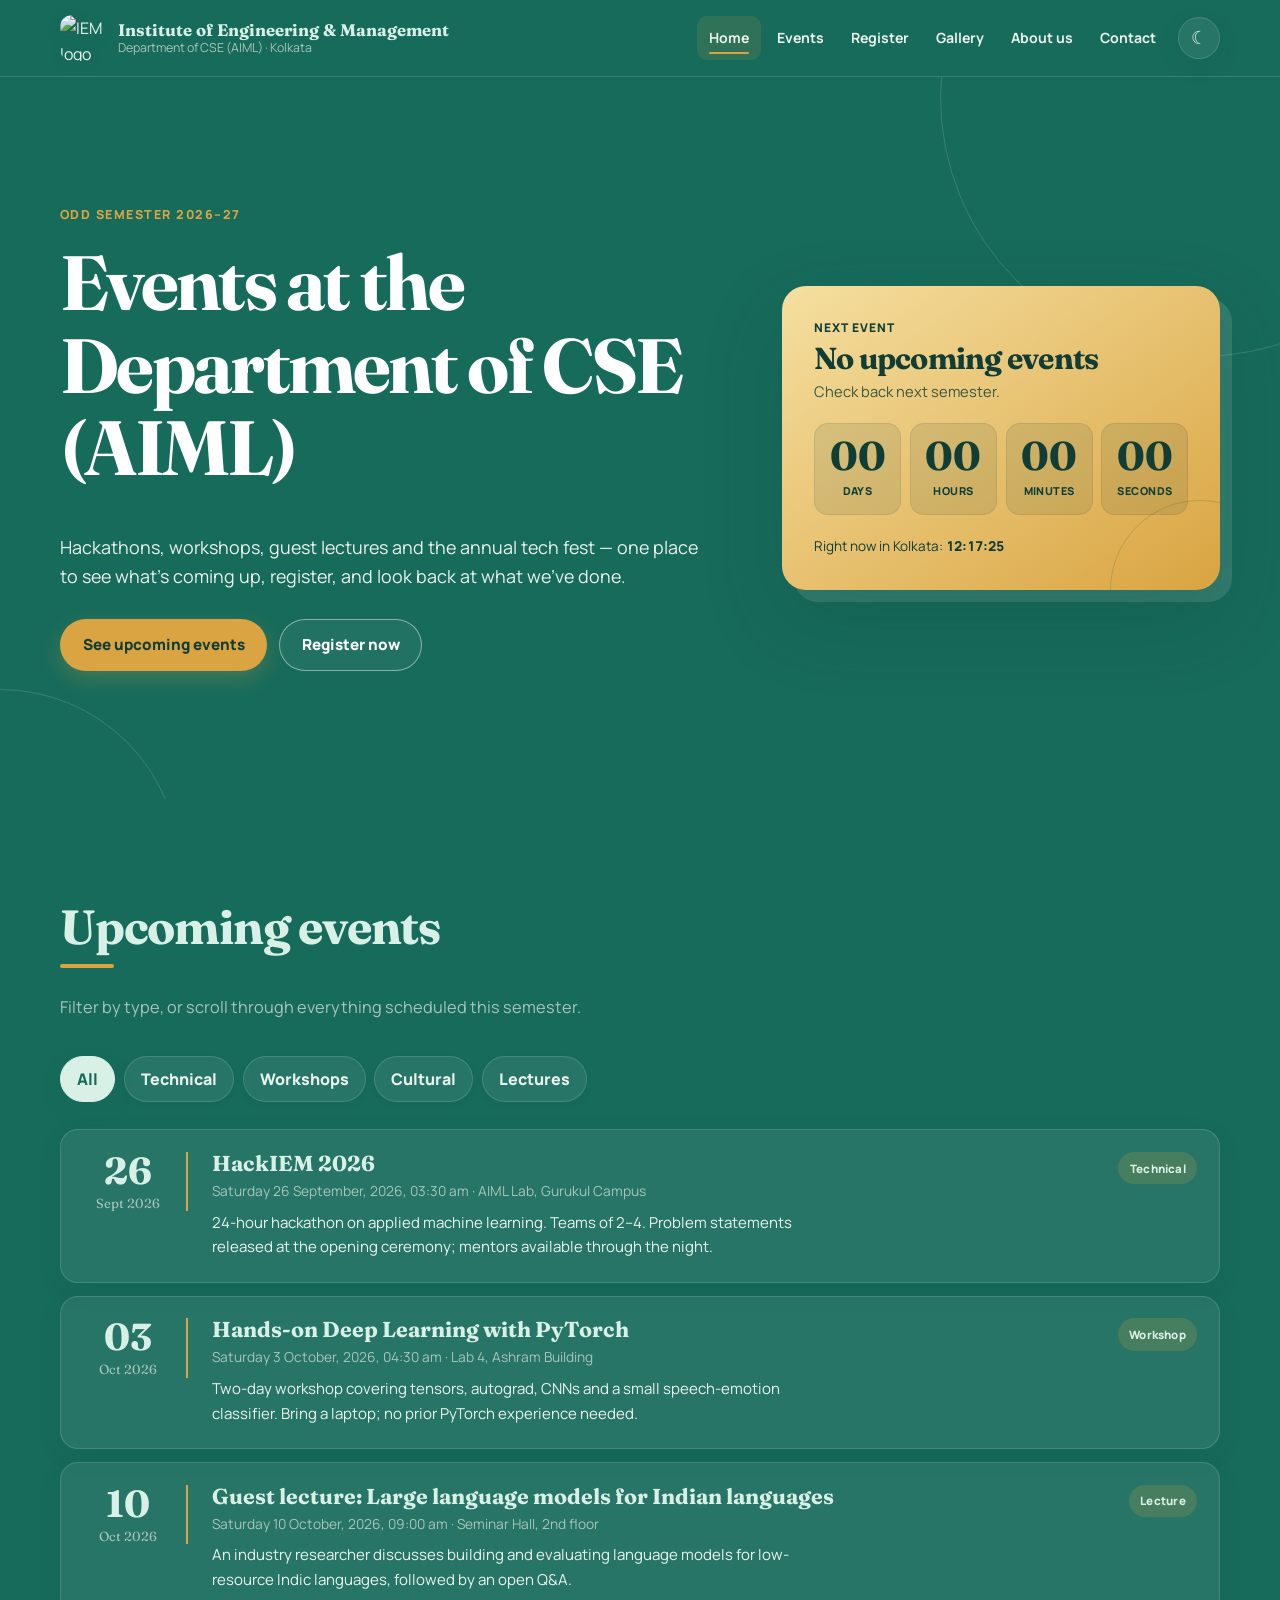
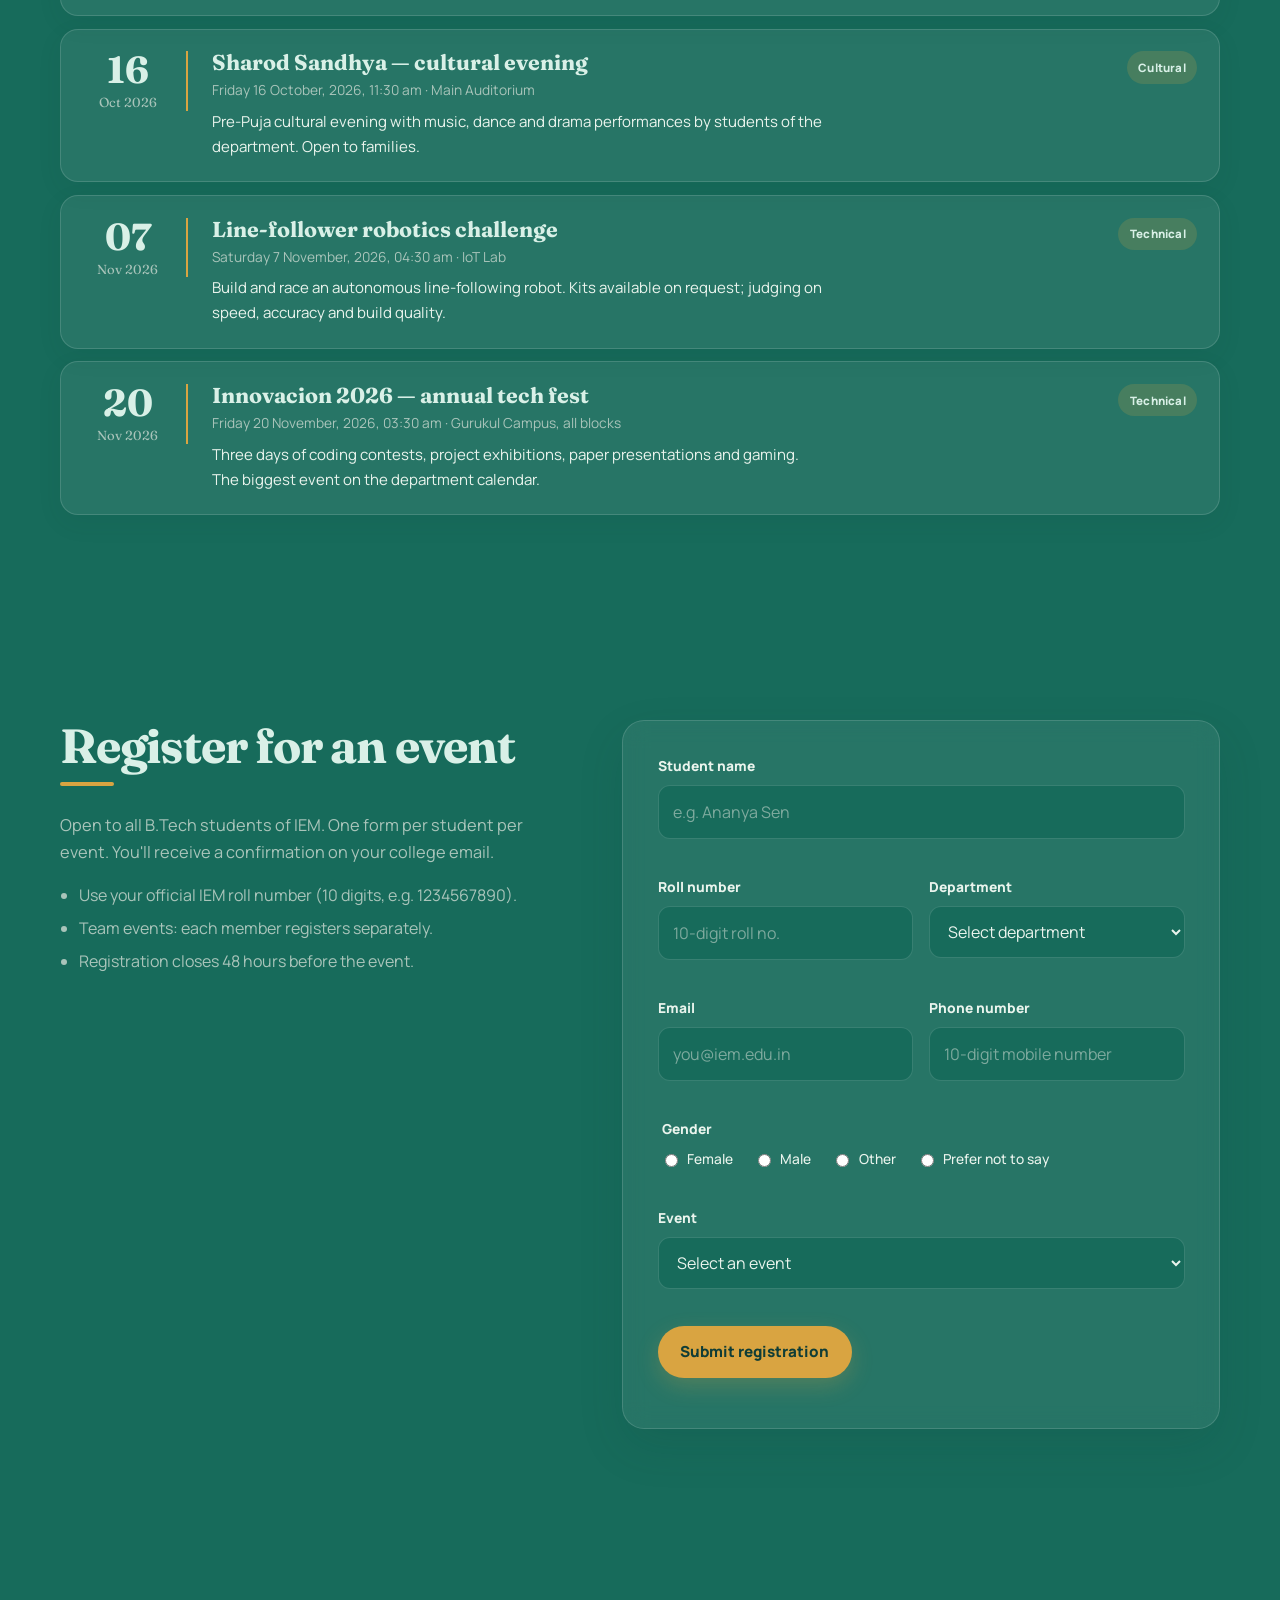
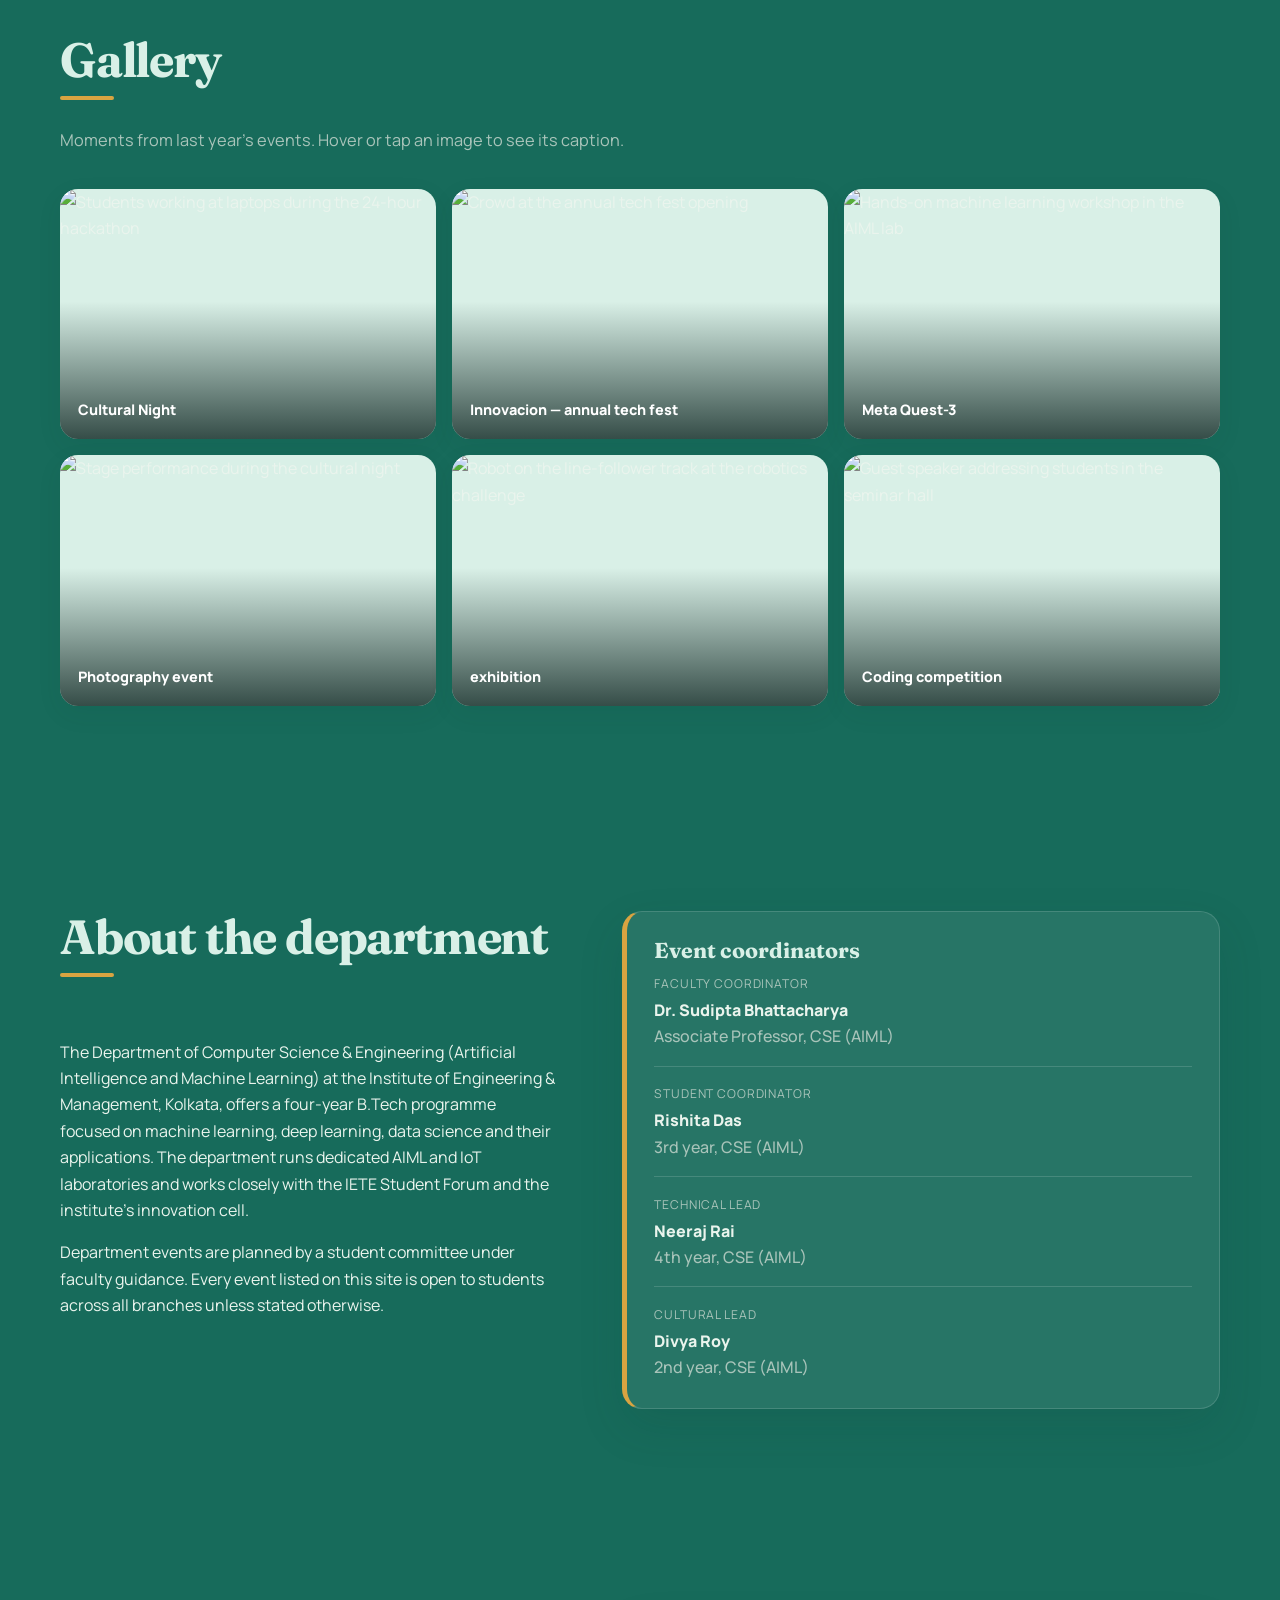
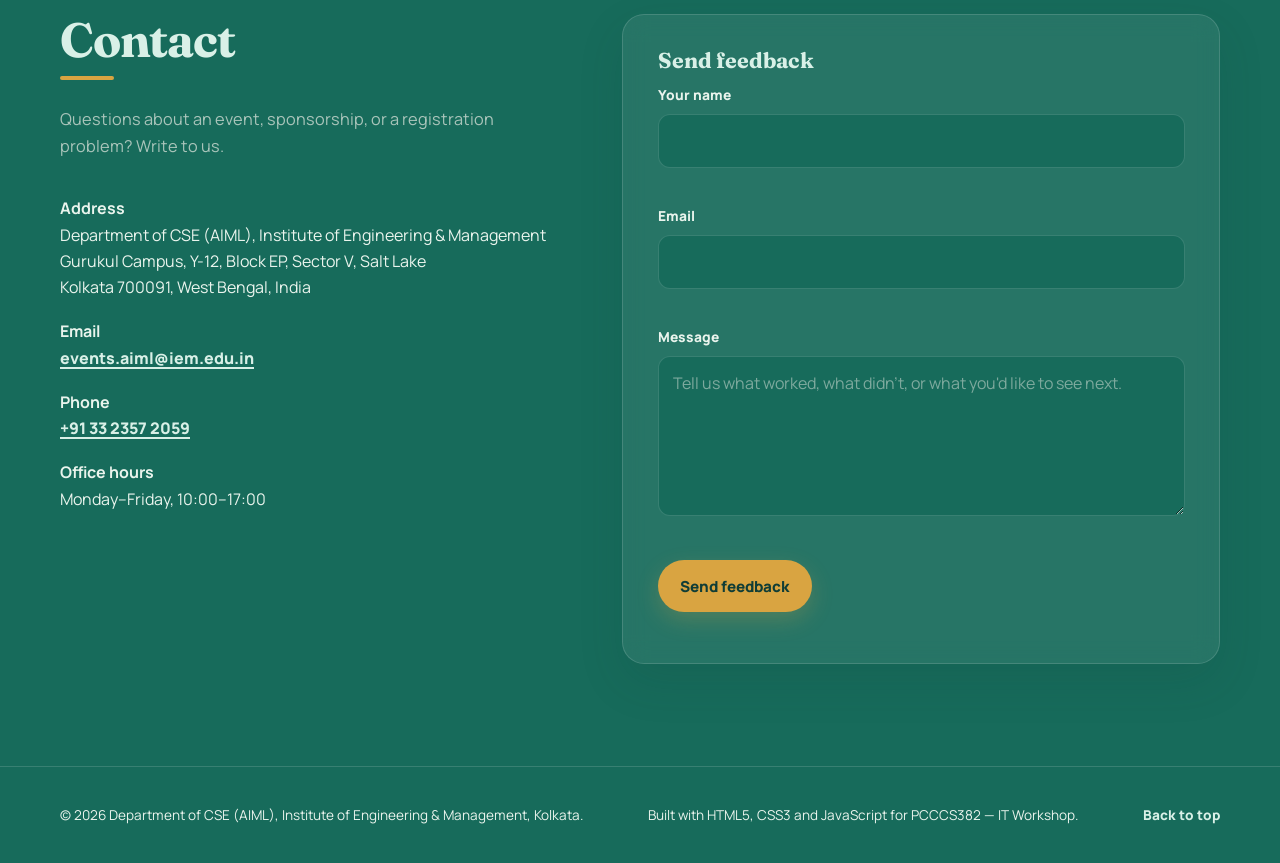
==== commit 5d558920: "Update index.html" ====
--- a/index.html
+++ b/index.html
@@ -801,27 +801,27 @@
 
         <div class="gallery">
           <figure class="gallery-item">
-            <img src="images/cultural.jpeg" alt="Students working at laptops during the 24-hour hackathon" loading="lazy">
+            <img src="./images/cultural.jpeg" alt="Students working at laptops during the 24-hour hackathon" loading="lazy">
             <figcaption>Cultural Night</figcaption>
           </figure>
           <figure class="gallery-item">
-            <img src="images/innovation.jpeg" alt="Crowd at the annual tech fest opening" loading="lazy">
+            <img src="./images/innovation.jpeg" alt="Crowd at the annual tech fest opening" loading="lazy">
             <figcaption>Innovacion — annual tech fest</figcaption>
           </figure>
           <figure class="gallery-item">
-            <img src="images/arvr.jpeg" alt="Hands-on machine learning workshop in the AIML lab" loading="lazy">
+            <img src="./images/arvr.jpeg" alt="Hands-on machine learning workshop in the AIML lab" loading="lazy">
             <figcaption>Meta Quest-3</figcaption>
           </figure>
           <figure class="gallery-item">
-            <img src="images/aperture.jpeg" alt="Stage performance during the cultural night" loading="lazy">
+            <img src="./images/aperture.jpeg" alt="Stage performance during the cultural night" loading="lazy">
             <figcaption>Photography event</figcaption>
           </figure>
           <figure class="gallery-item">
-            <img src="images/exhi.jpeg" alt="Robot on the line-follower track at the robotics challenge" loading="lazy">
+            <img src="./images/exhi.jpeg" alt="Robot on the line-follower track at the robotics challenge" loading="lazy">
             <figcaption>exhibition</figcaption>
           </figure>
           <figure class="gallery-item">
-            <img src="images/odde.jpeg" alt="Guest speaker addressing students in the seminar hall" loading="lazy">
+            <img src="./images/odde.jpeg" alt="Guest speaker addressing students in the seminar hall" loading="lazy">
             <figcaption>Coding competition</figcaption>
           </figure>
         </div>
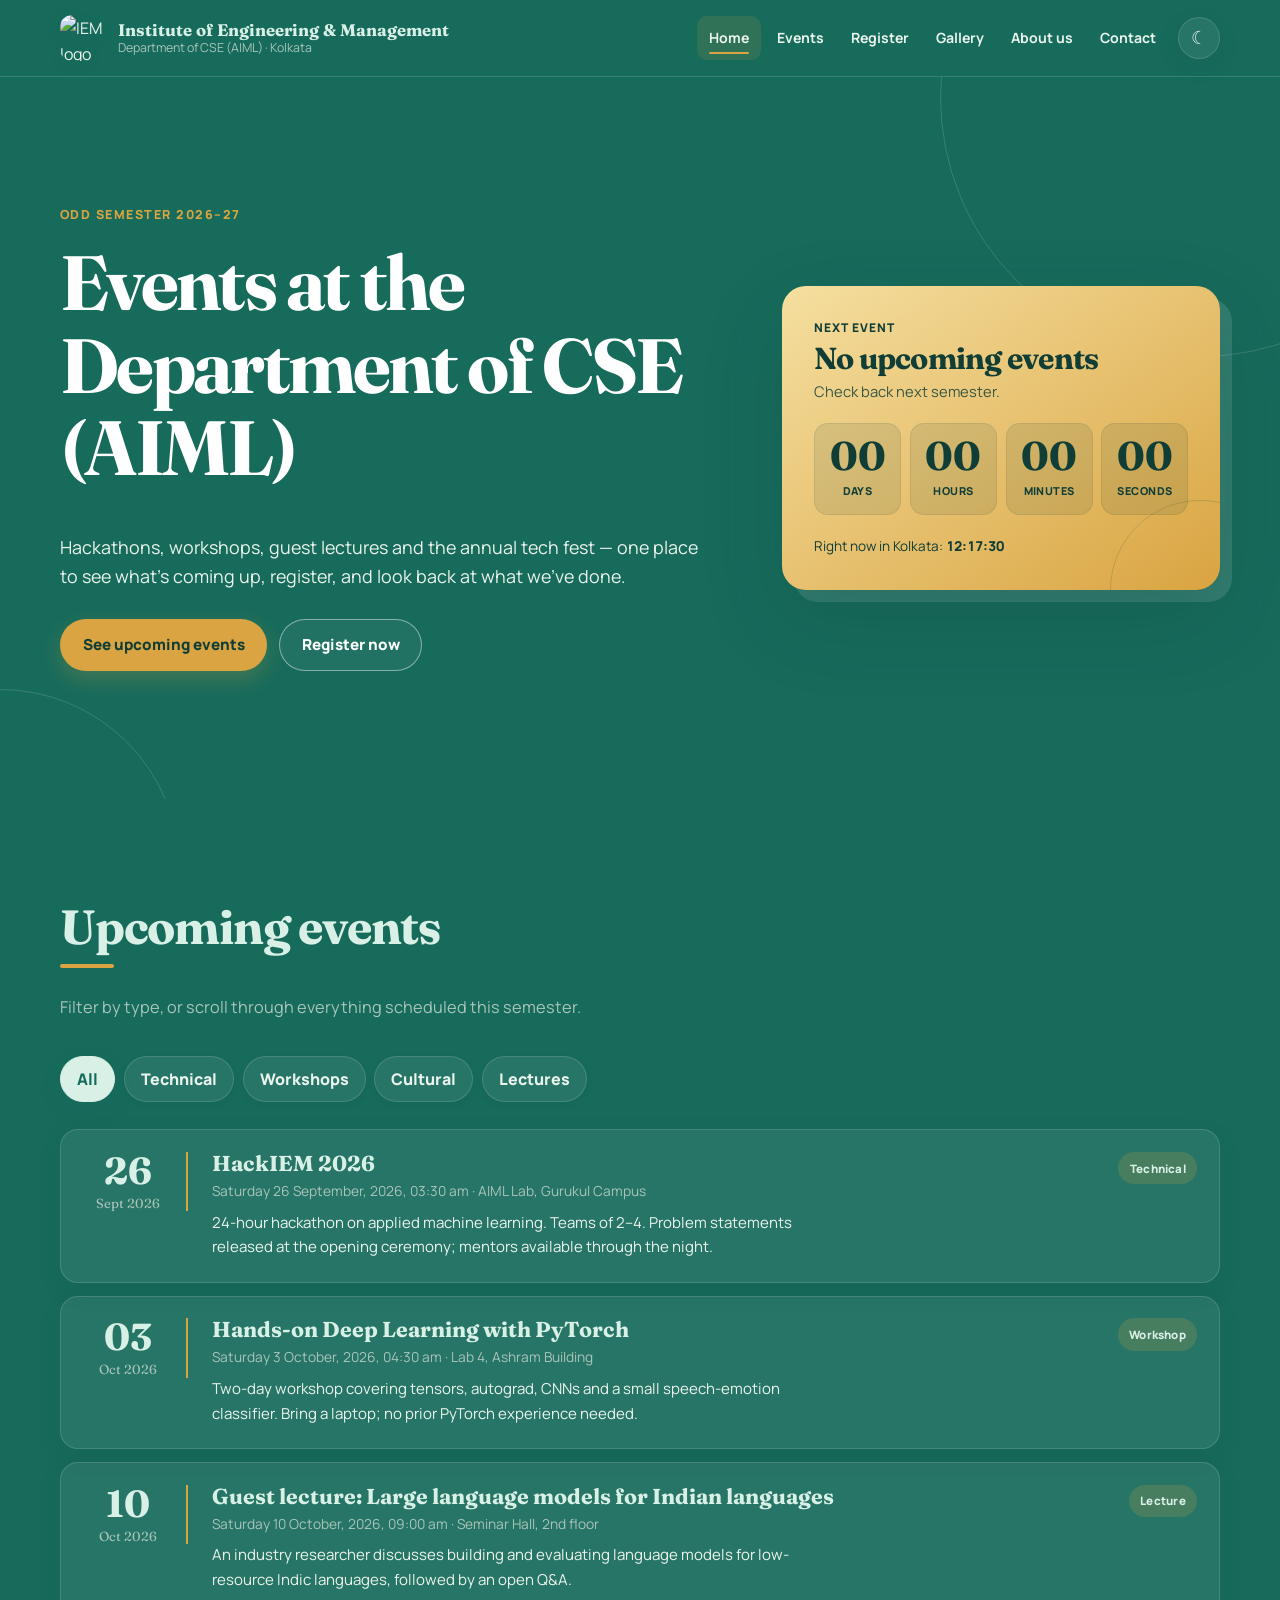
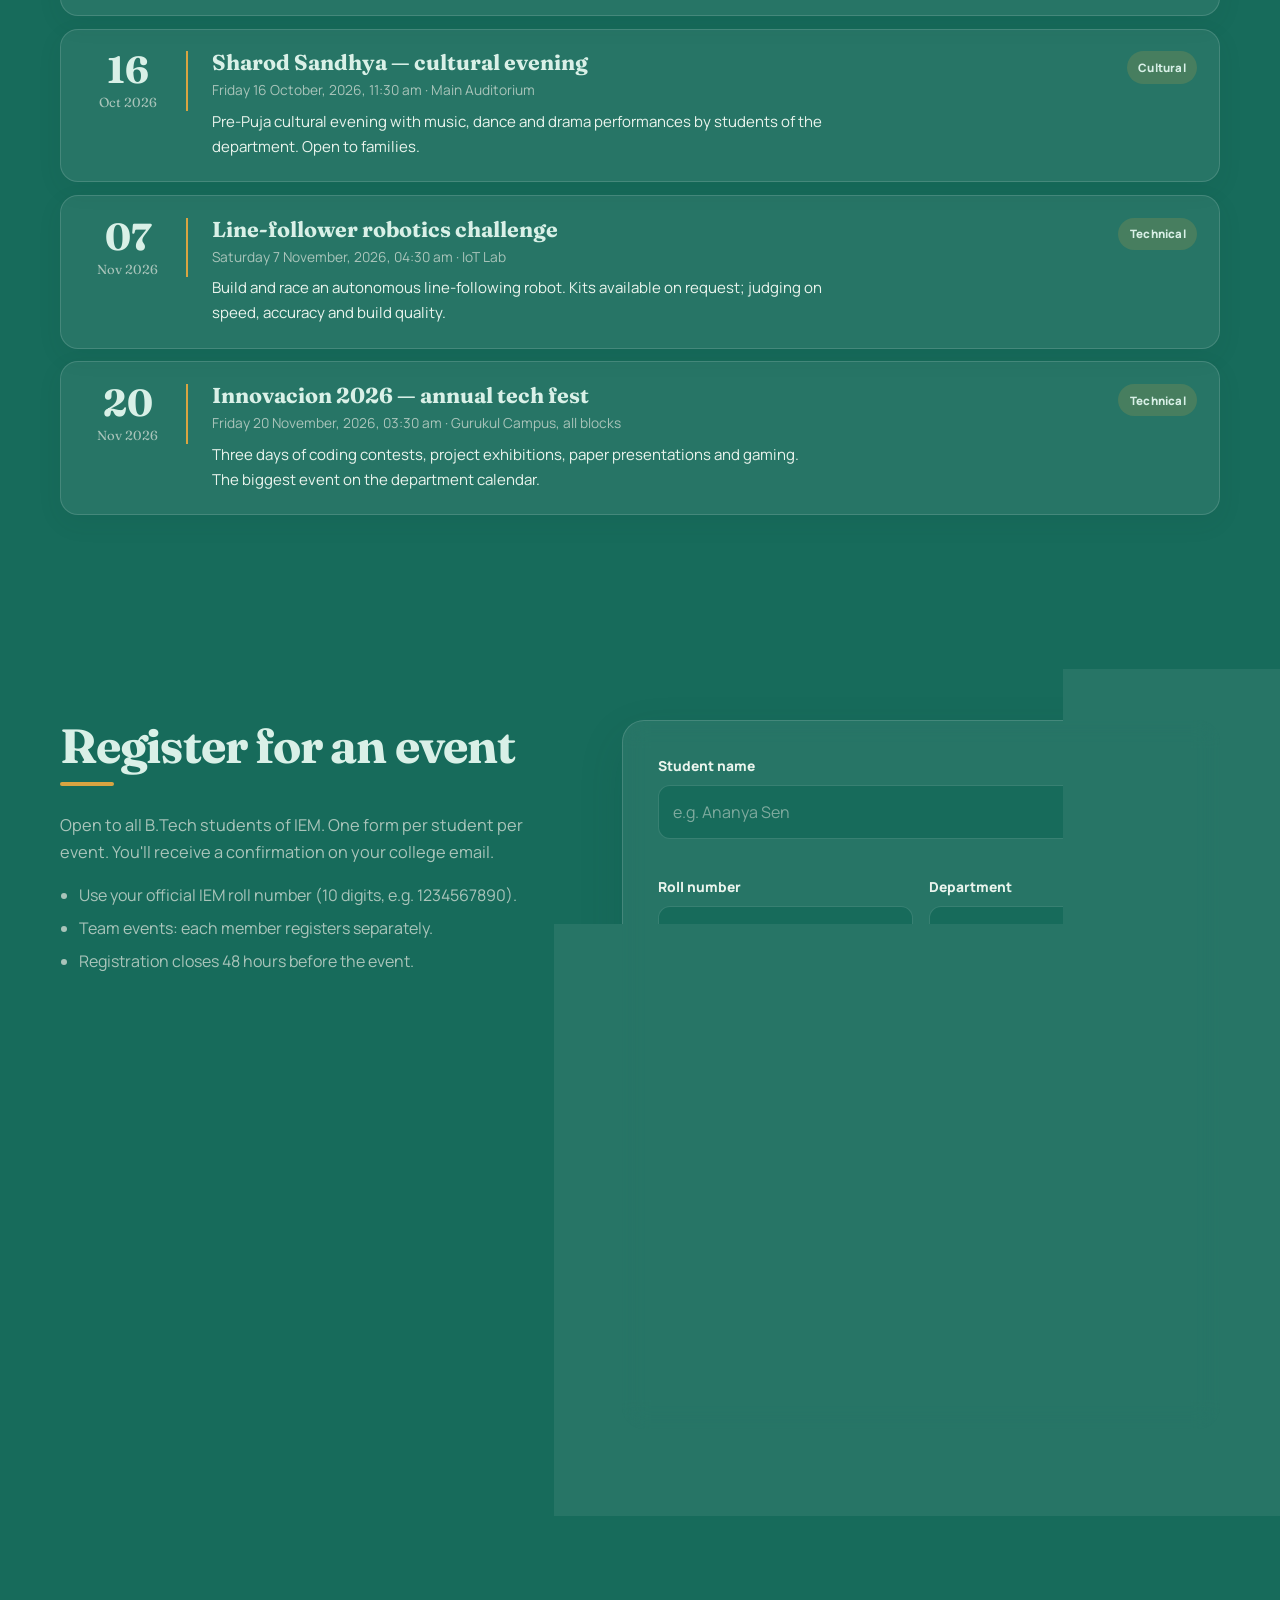
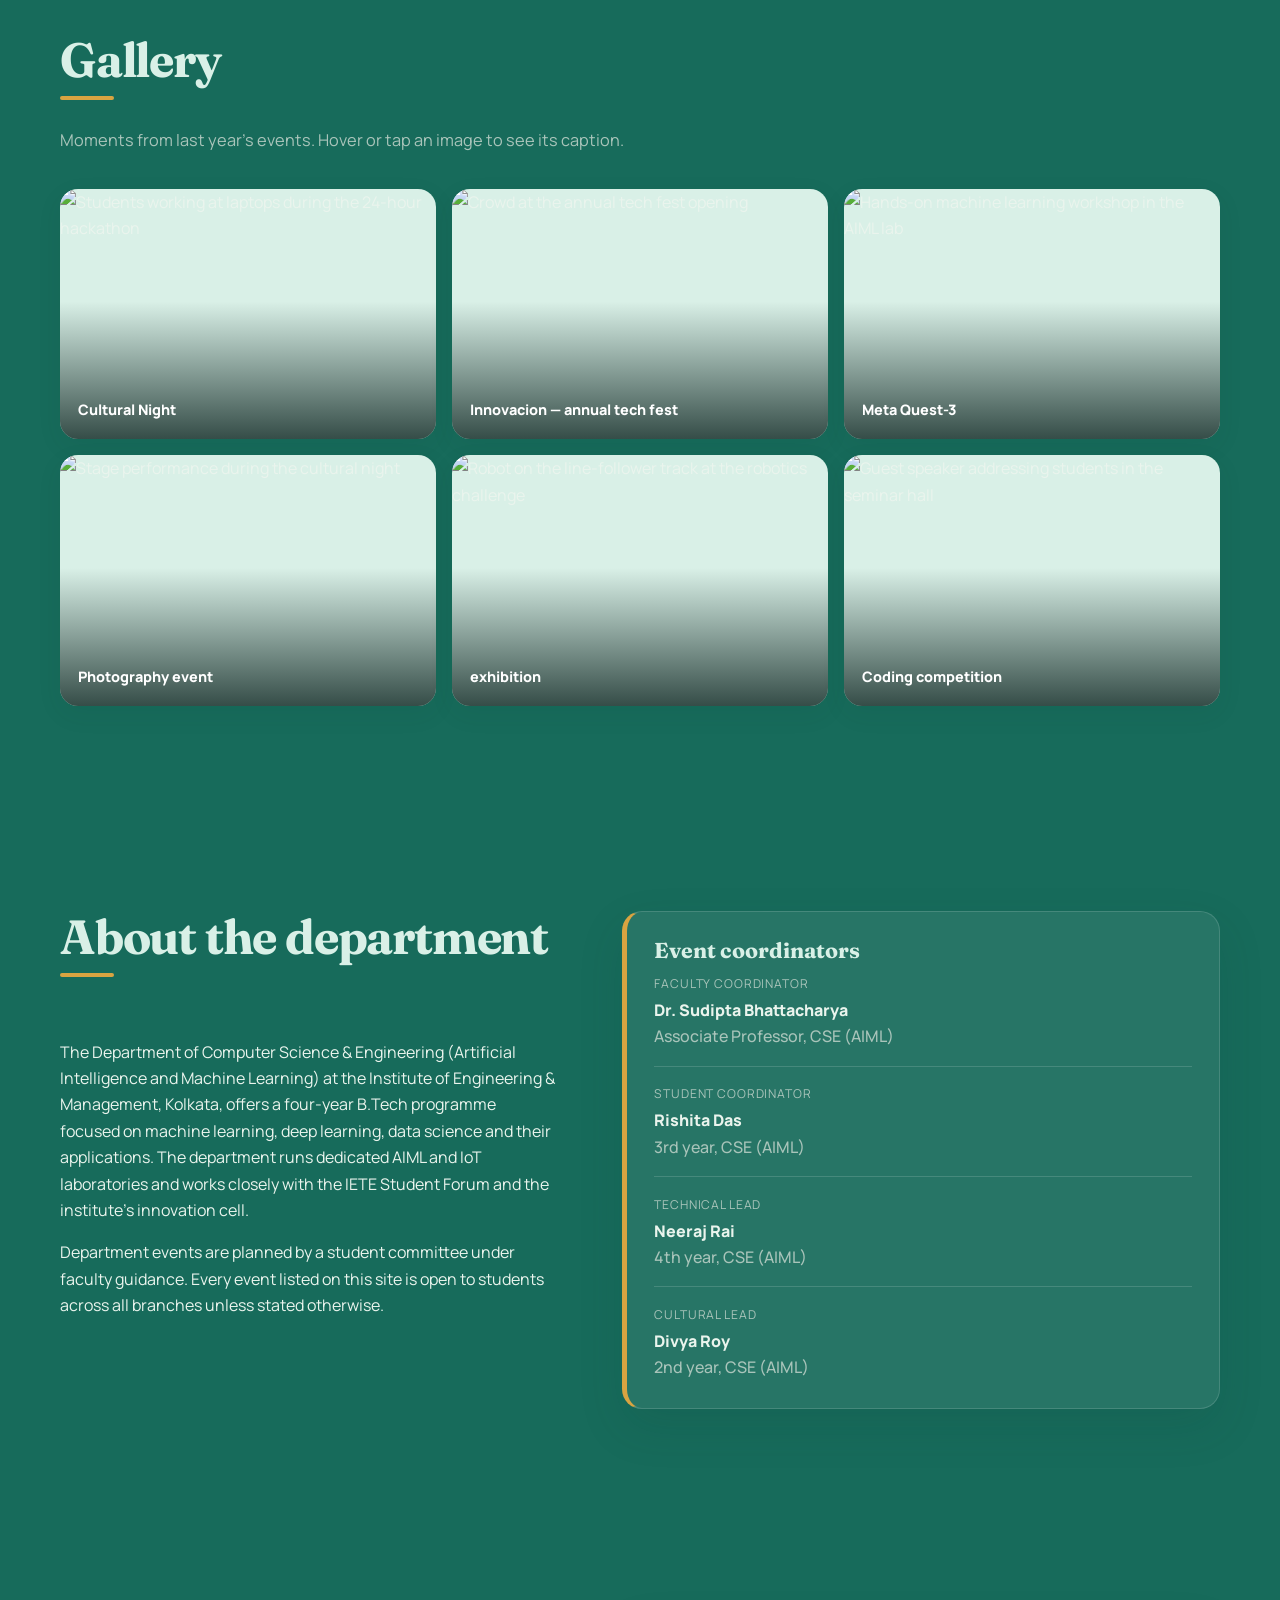
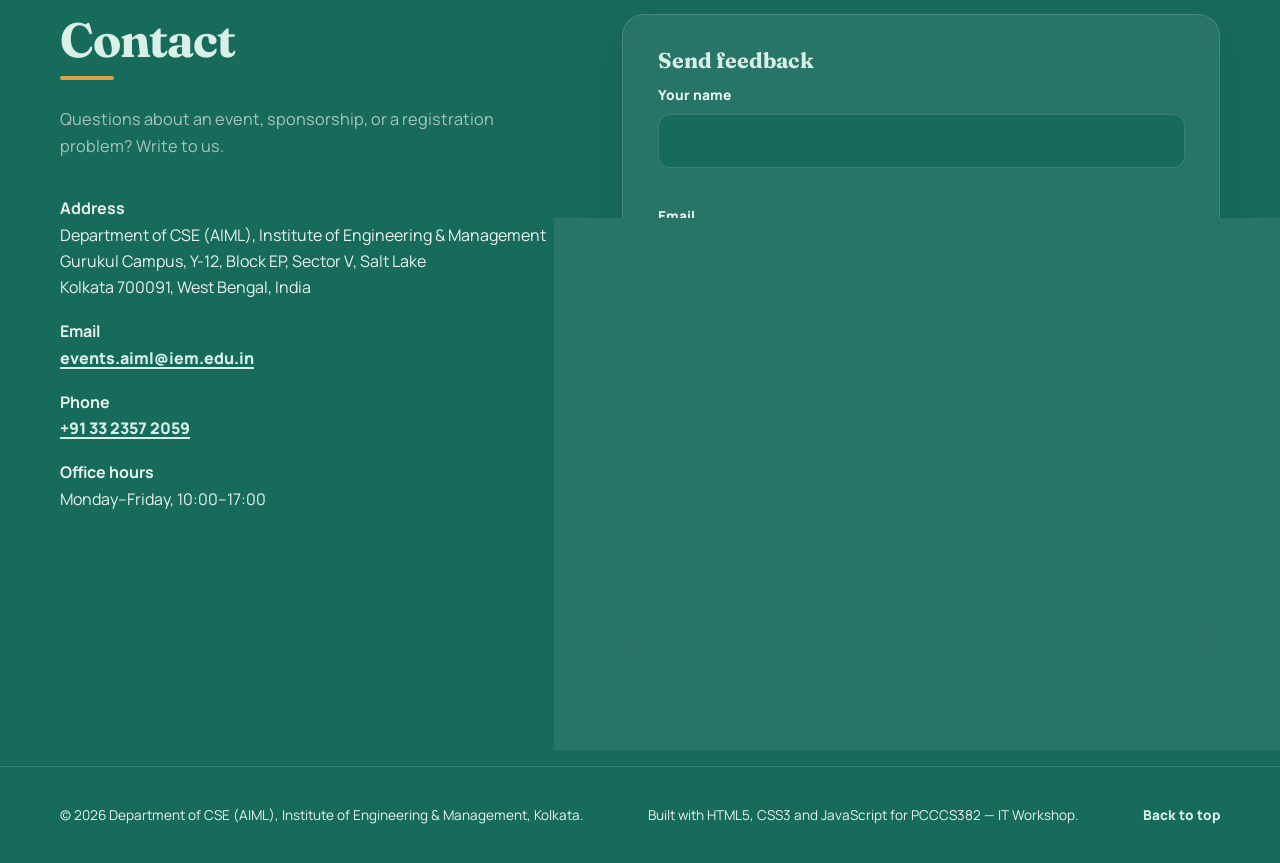
==== commit 06fc500b: "Update index.html" ====
--- a/index.html
+++ b/index.html
@@ -801,7 +801,7 @@
 
         <div class="gallery">
           <figure class="gallery-item">
-            <img src="./images/cultural.jpeg" alt="Students working at laptops during the 24-hour hackathon" loading="lazy">
+            <img src="./event website(it workshop)/images/cultural.jpeg" alt="Students working at laptops during the 24-hour hackathon" loading="lazy">
             <figcaption>Cultural Night</figcaption>
           </figure>
           <figure class="gallery-item">
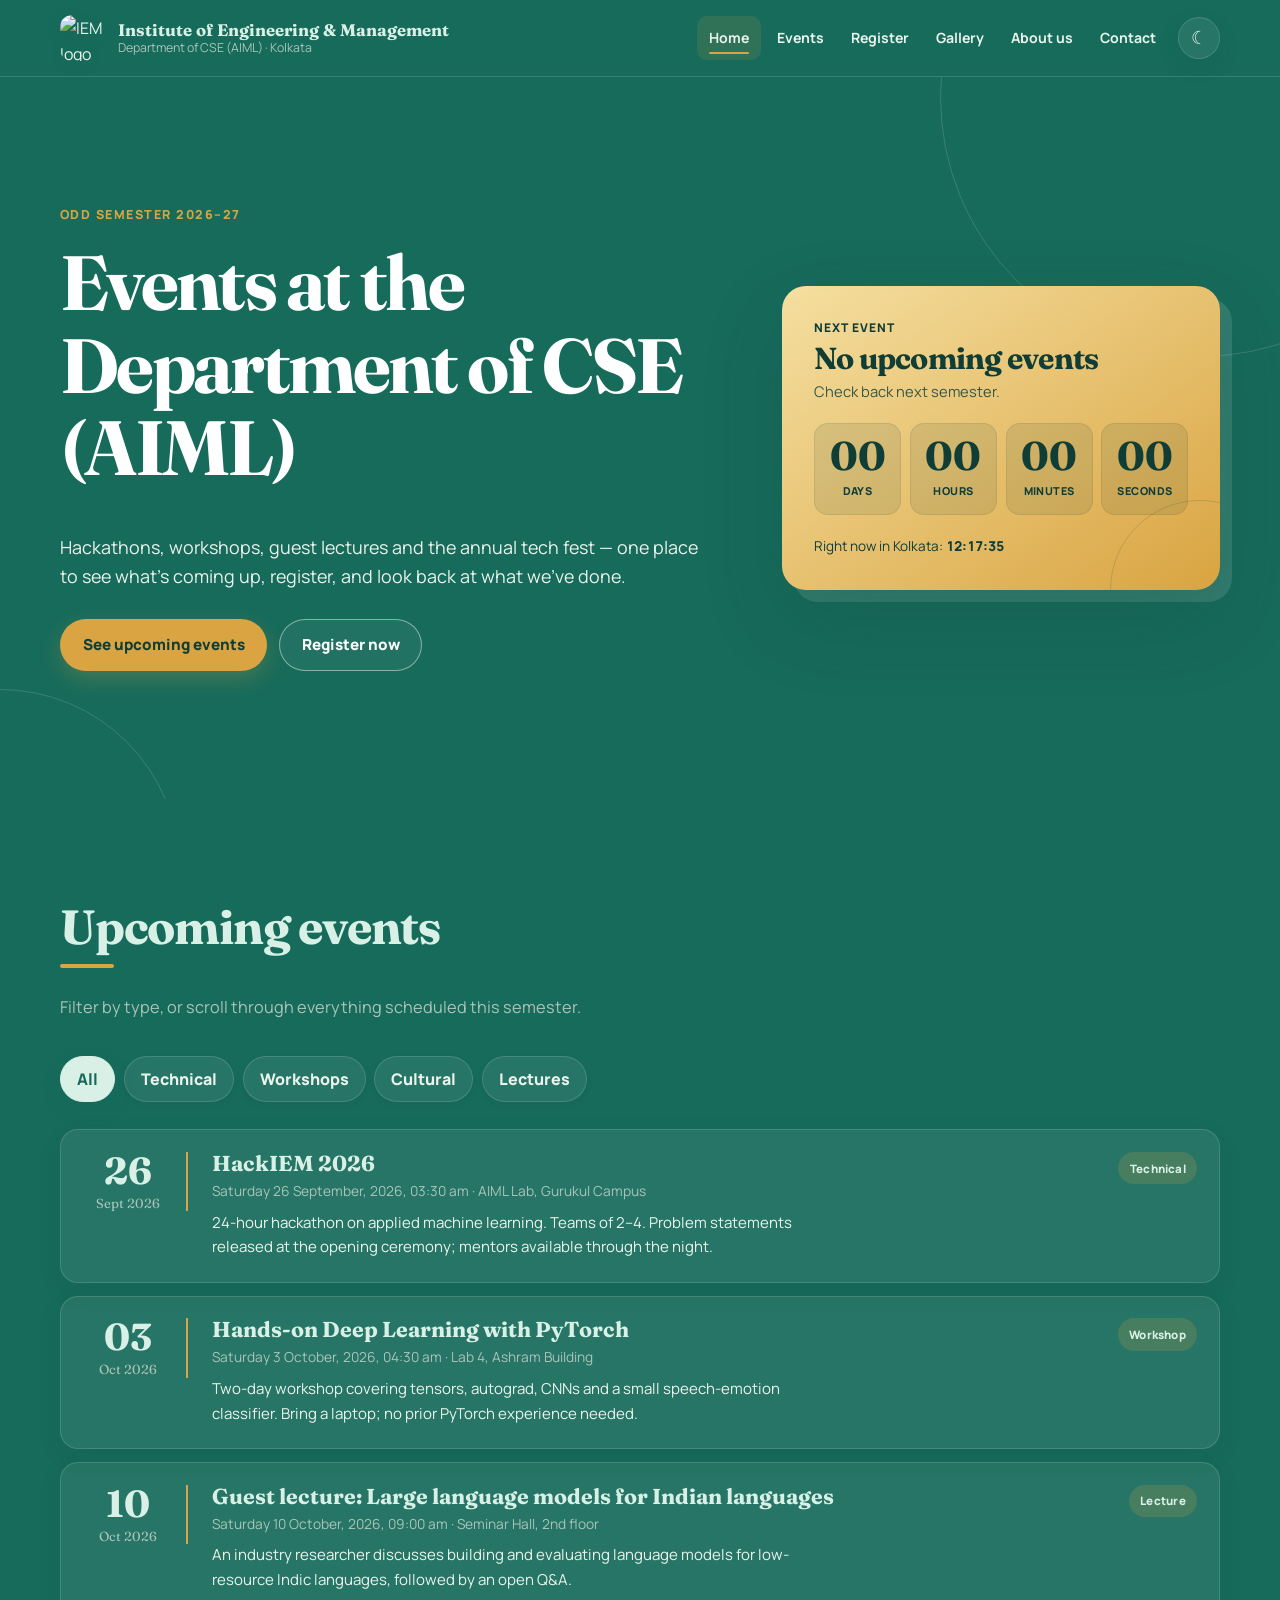
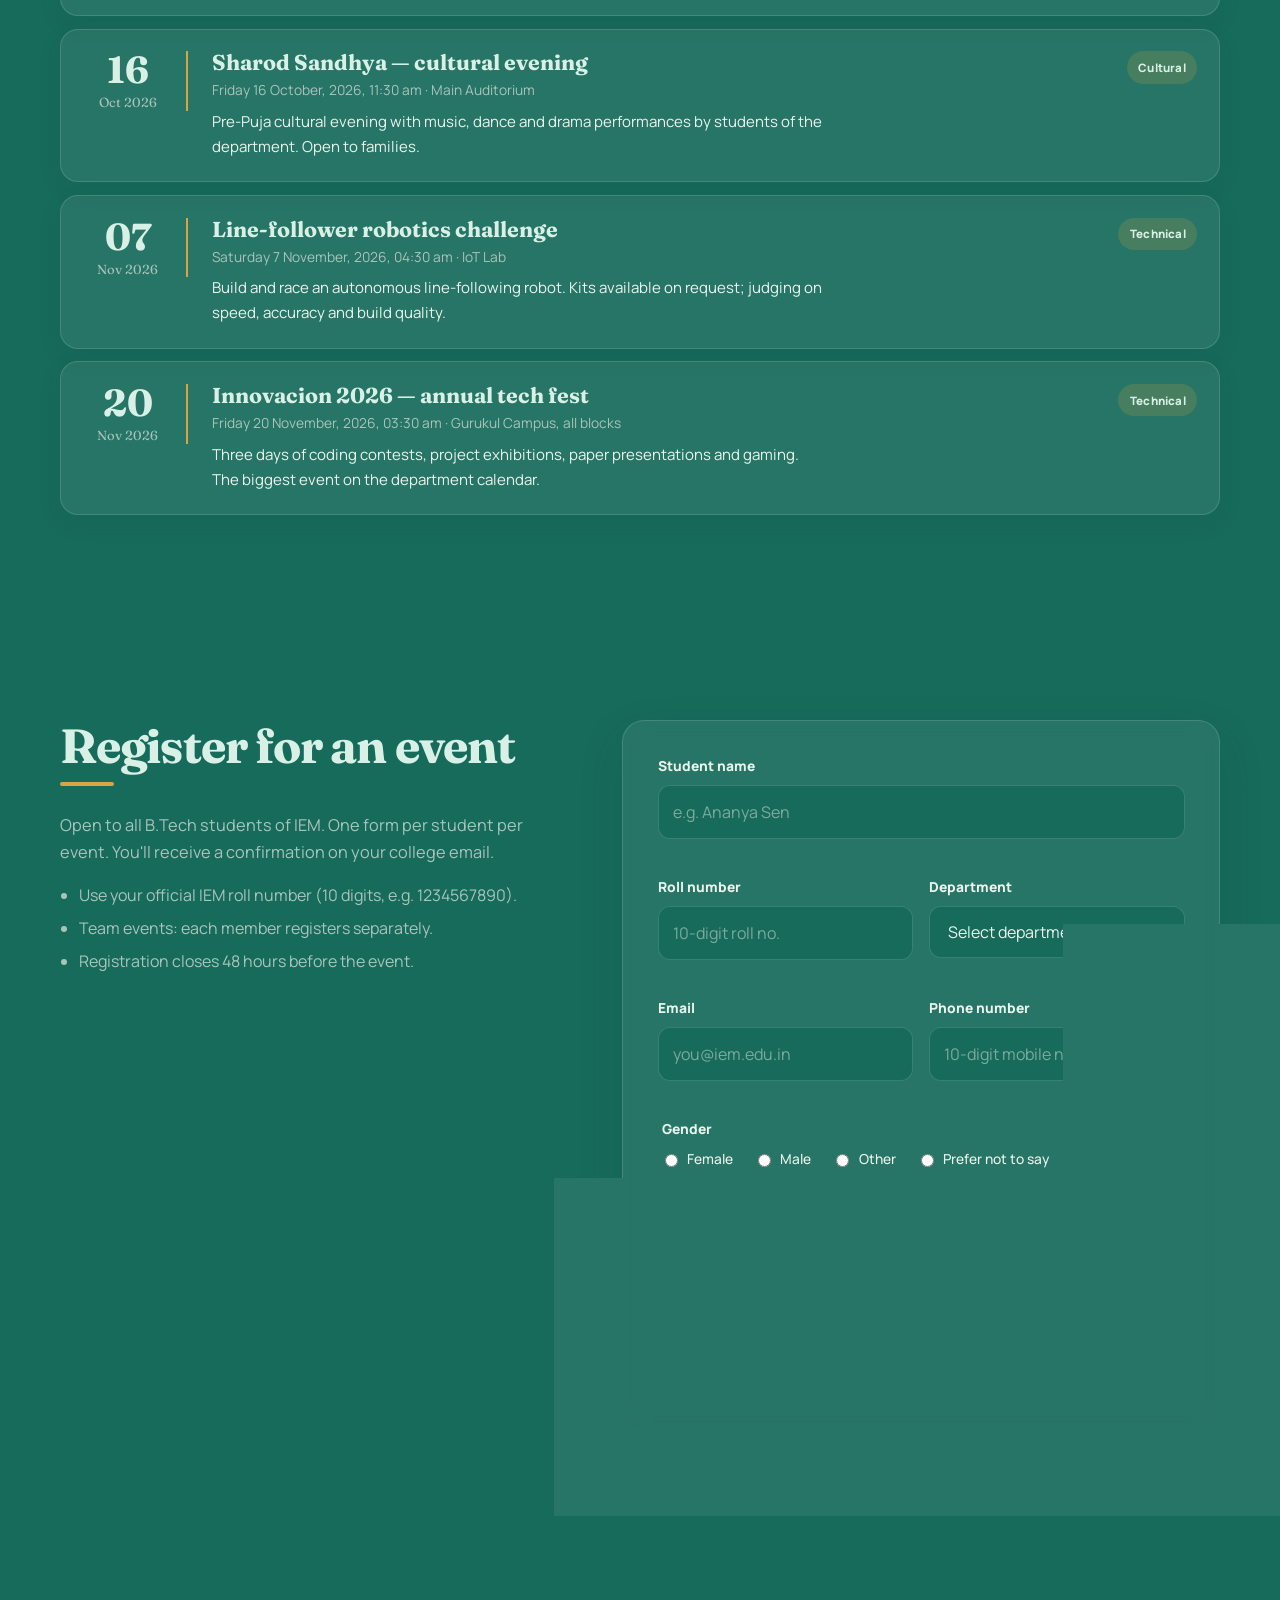
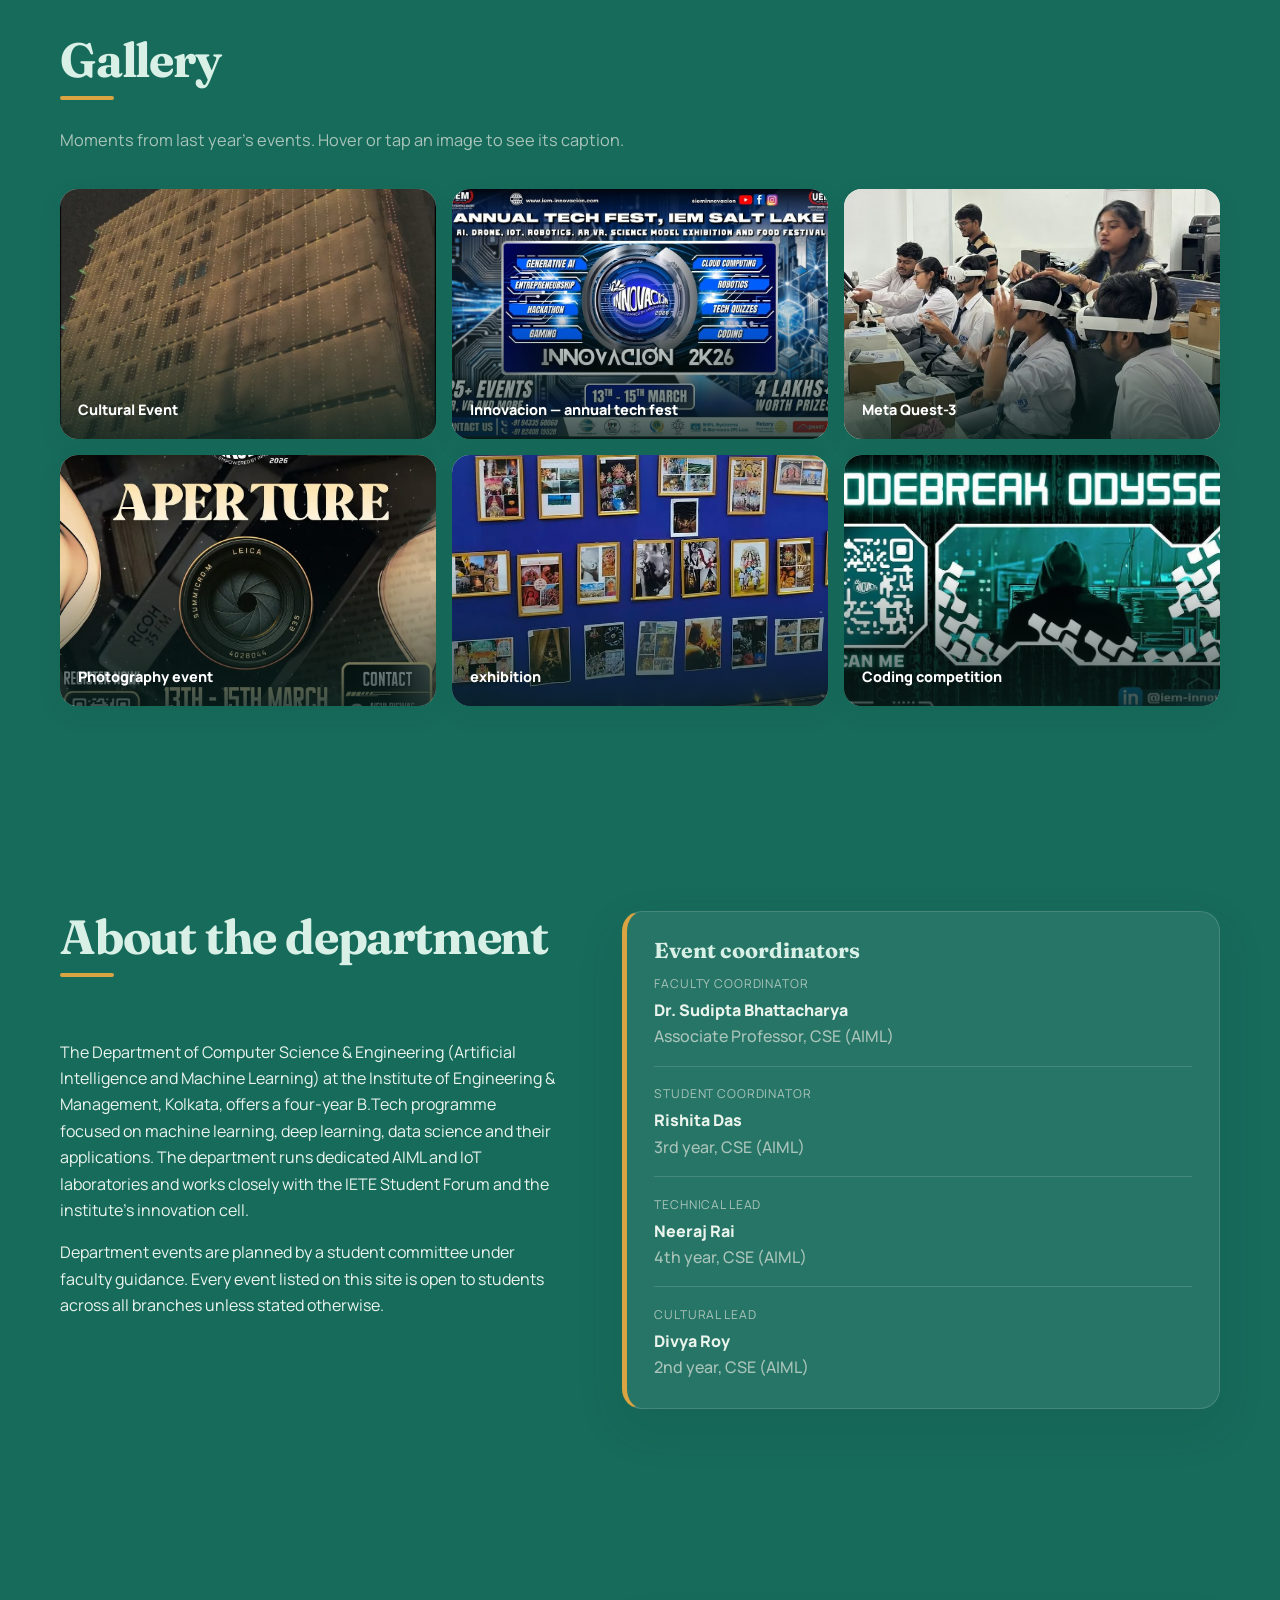
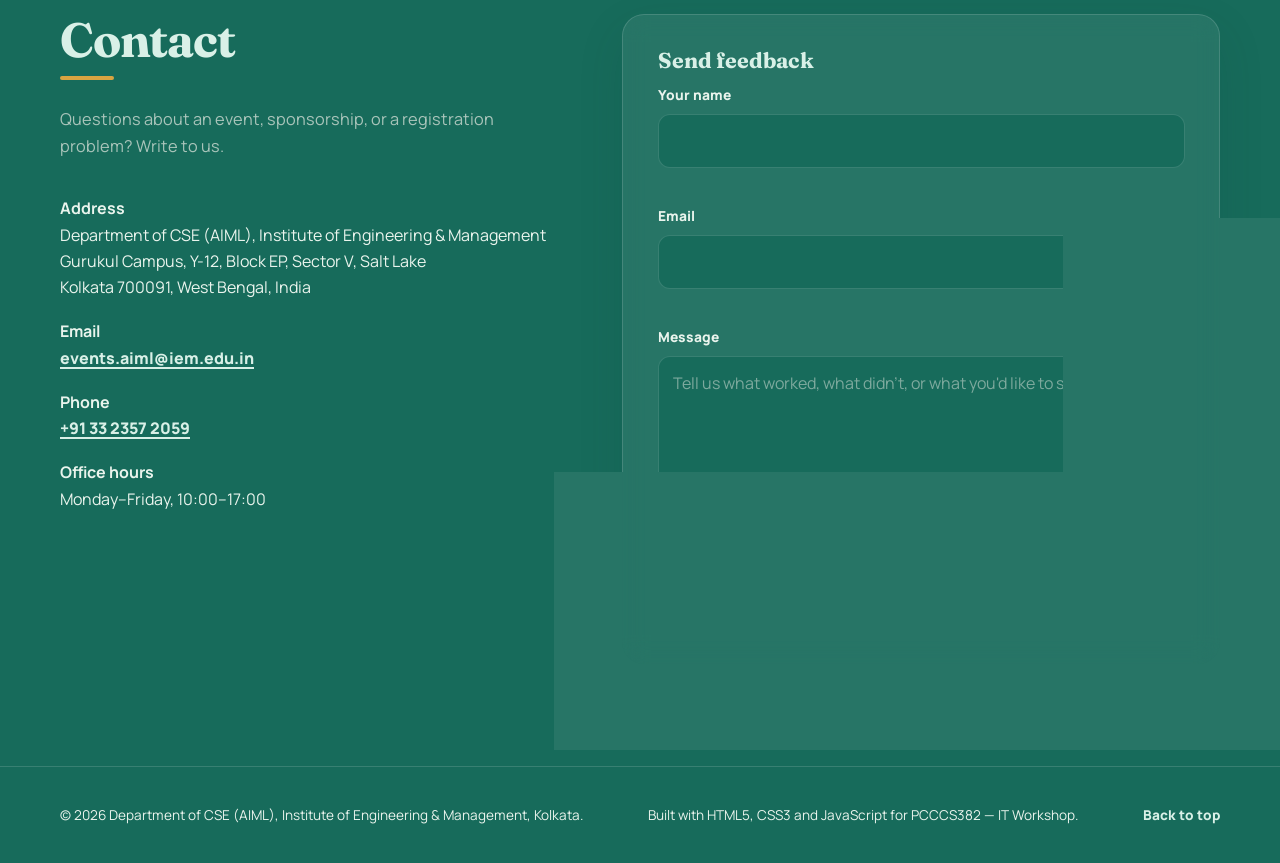
==== commit f8d15569: "Update index.html" ====
--- a/index.html
+++ b/index.html
@@ -5,7 +5,7 @@
   <meta name="viewport" content="width=device-width, initial-scale=1.0">
   <title>IEM Events — Department of CSE (AIML), Institute of Engineering &amp; Management, Kolkata</title>
   <meta name="description" content="Upcoming events, registration, gallery and contact for the Department of CSE (AIML), IEM Kolkata.">
-  <link rel="icon" href="event website(it workshop)/logo.png">
+  <link rel="icon" type="image/png"href="logo.png">
   <link rel="preconnect" href="https://fonts.googleapis.com">
   <link href="https://fonts.googleapis.com/css2?family=Fraunces:opsz,wght@9..144,500;9..144,700&family=Manrope:wght@400;500;700&display=swap" rel="stylesheet">
   <style>
@@ -801,27 +801,27 @@
 
         <div class="gallery">
           <figure class="gallery-item">
-            <img src="./event website(it workshop)/images/cultural.jpeg" alt="Students working at laptops during the 24-hour hackathon" loading="lazy">
-            <figcaption>Cultural Night</figcaption>
+            <img src="cultural.jpeg" alt="Students working at laptops during the 24-hour hackathon" loading="lazy">
+            <figcaption>Cultural Event</figcaption>
           </figure>
           <figure class="gallery-item">
-            <img src="./images/innovation.jpeg" alt="Crowd at the annual tech fest opening" loading="lazy">
+            <img src="innovation.jpeg" alt="Crowd at the annual tech fest opening" loading="lazy">
             <figcaption>Innovacion — annual tech fest</figcaption>
           </figure>
           <figure class="gallery-item">
-            <img src="./images/arvr.jpeg" alt="Hands-on machine learning workshop in the AIML lab" loading="lazy">
+            <img src="arvr.jpeg" alt="Hands-on machine learning workshop in the AIML lab" loading="lazy">
             <figcaption>Meta Quest-3</figcaption>
           </figure>
           <figure class="gallery-item">
-            <img src="./images/aperture.jpeg" alt="Stage performance during the cultural night" loading="lazy">
+            <img src="aperture.jpeg" alt="Stage performance during the cultural night" loading="lazy">
             <figcaption>Photography event</figcaption>
           </figure>
           <figure class="gallery-item">
-            <img src="./images/exhi.jpeg" alt="Robot on the line-follower track at the robotics challenge" loading="lazy">
+            <img src="exhi.jpeg" alt="Robot on the line-follower track at the robotics challenge" loading="lazy">
             <figcaption>exhibition</figcaption>
           </figure>
           <figure class="gallery-item">
-            <img src="./images/odde.jpeg" alt="Guest speaker addressing students in the seminar hall" loading="lazy">
+            <img src="odde.jpeg" alt="Guest speaker addressing students in the seminar hall" loading="lazy">
             <figcaption>Coding competition</figcaption>
           </figure>
         </div>
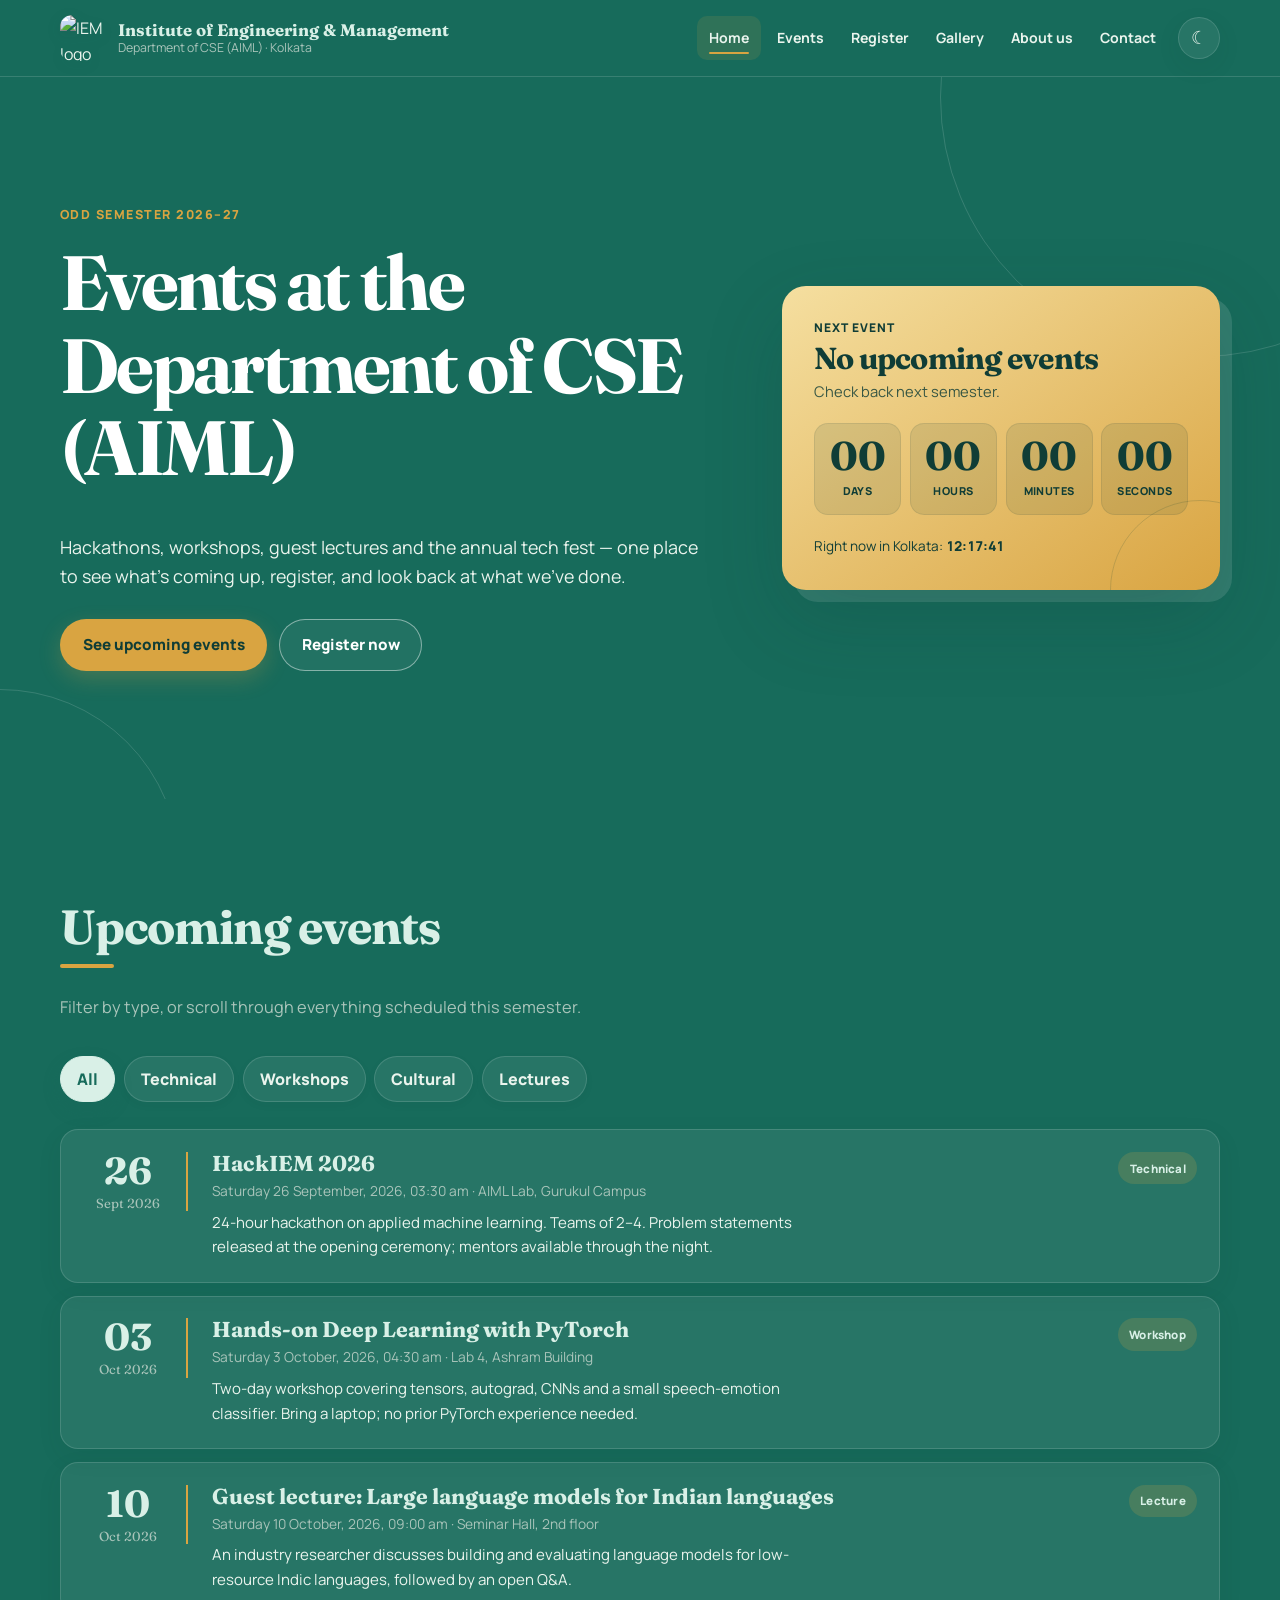
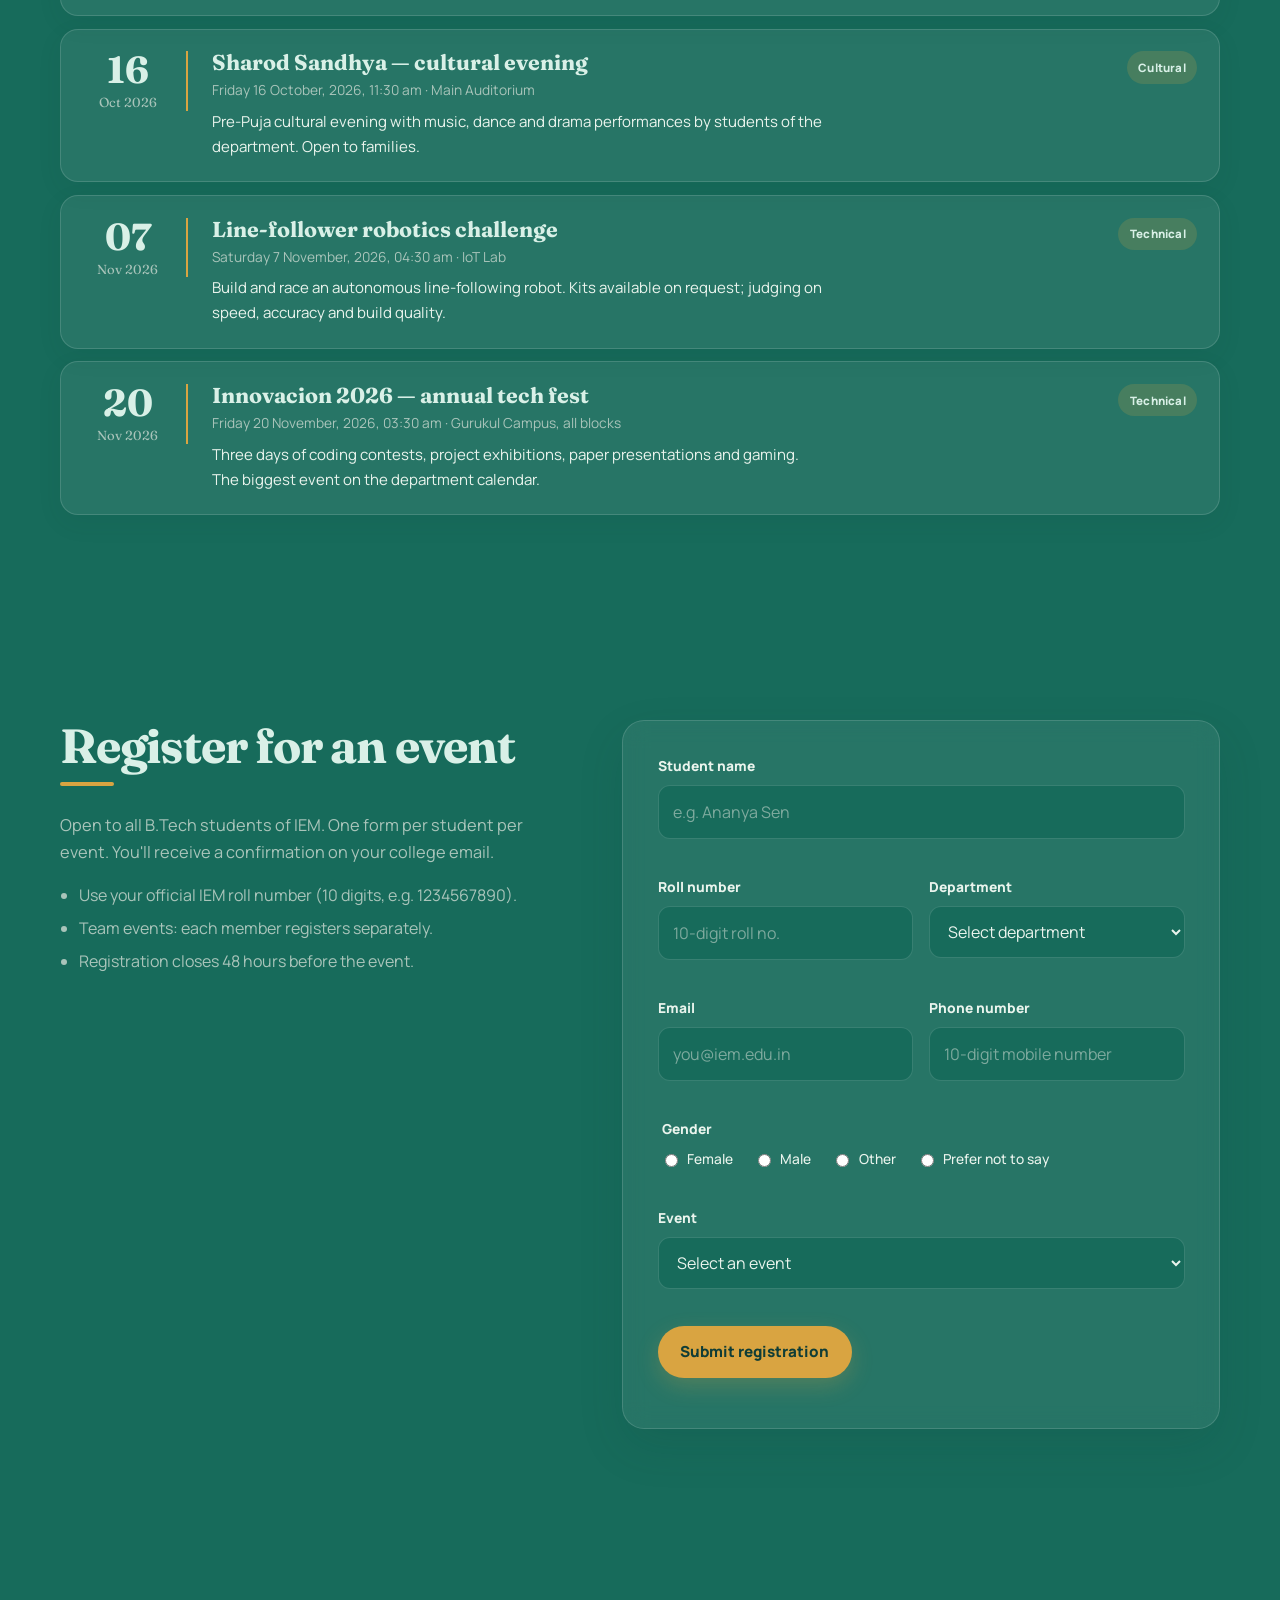
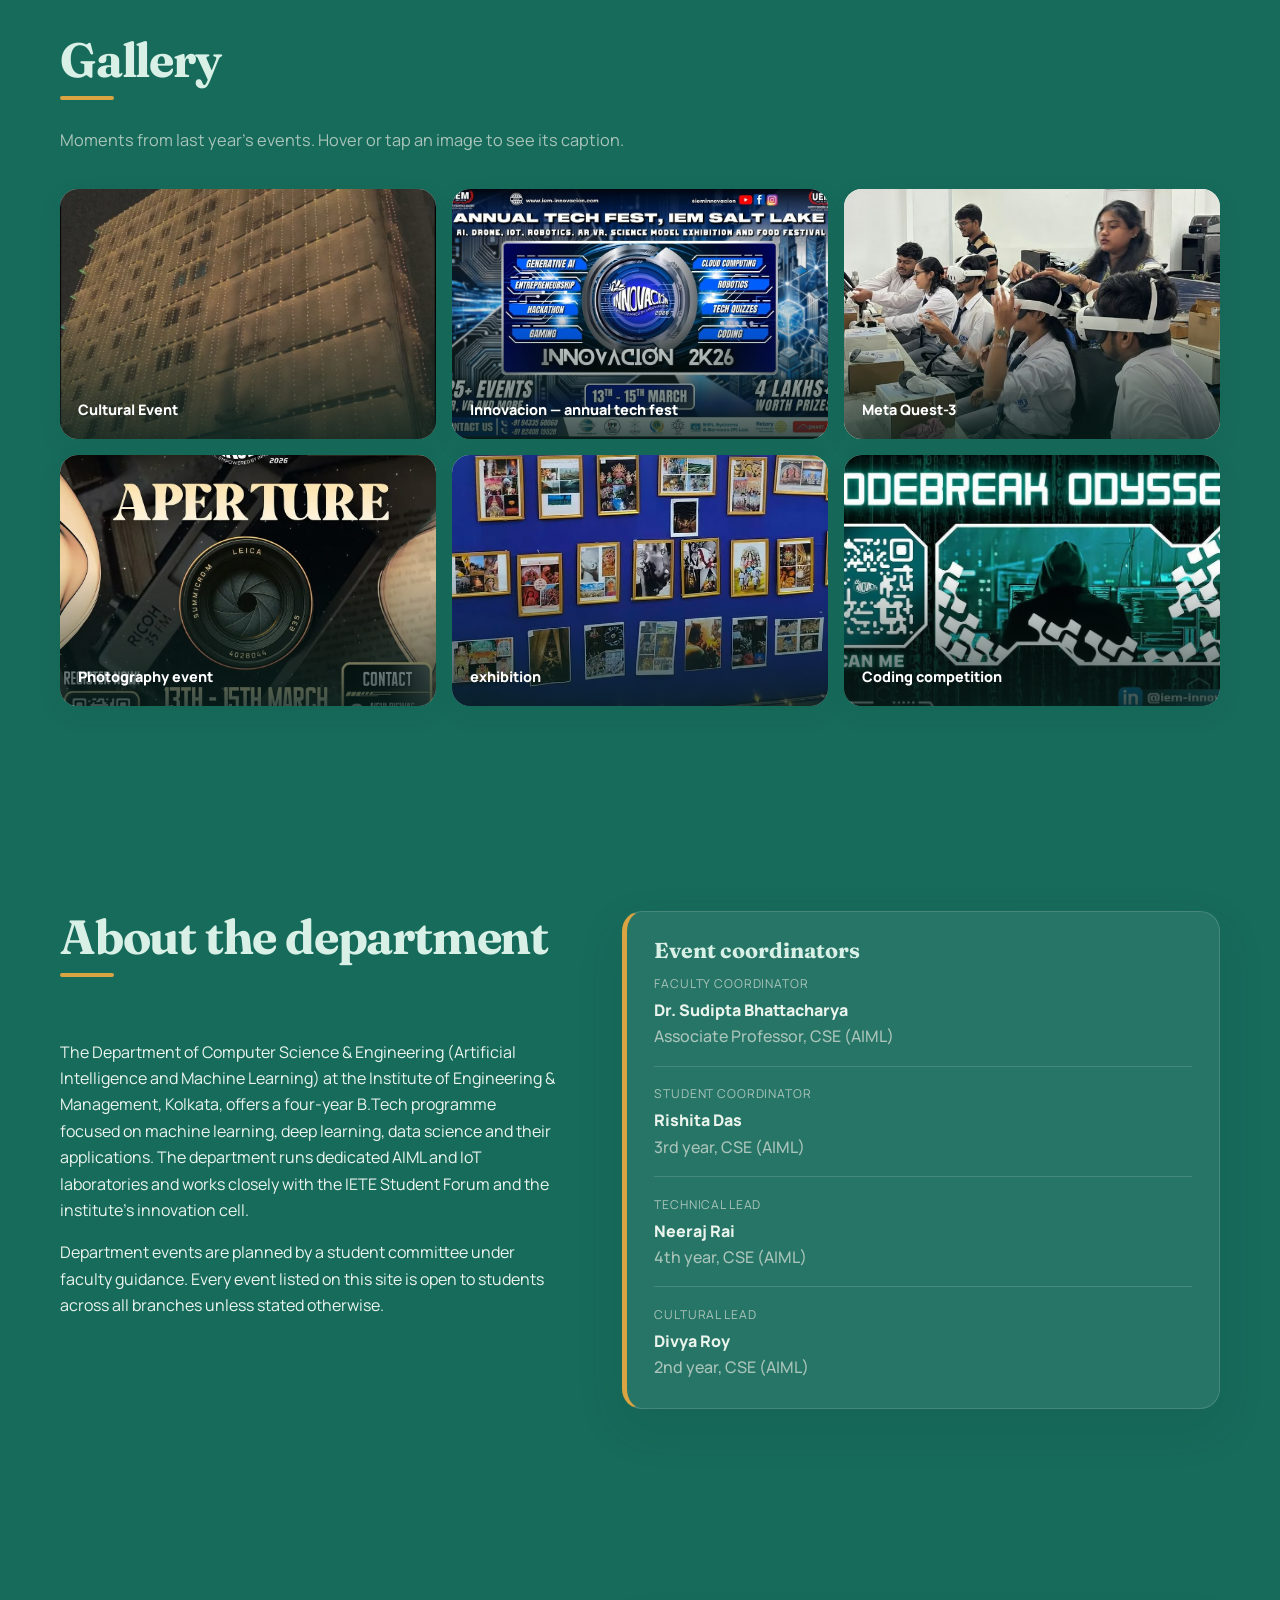
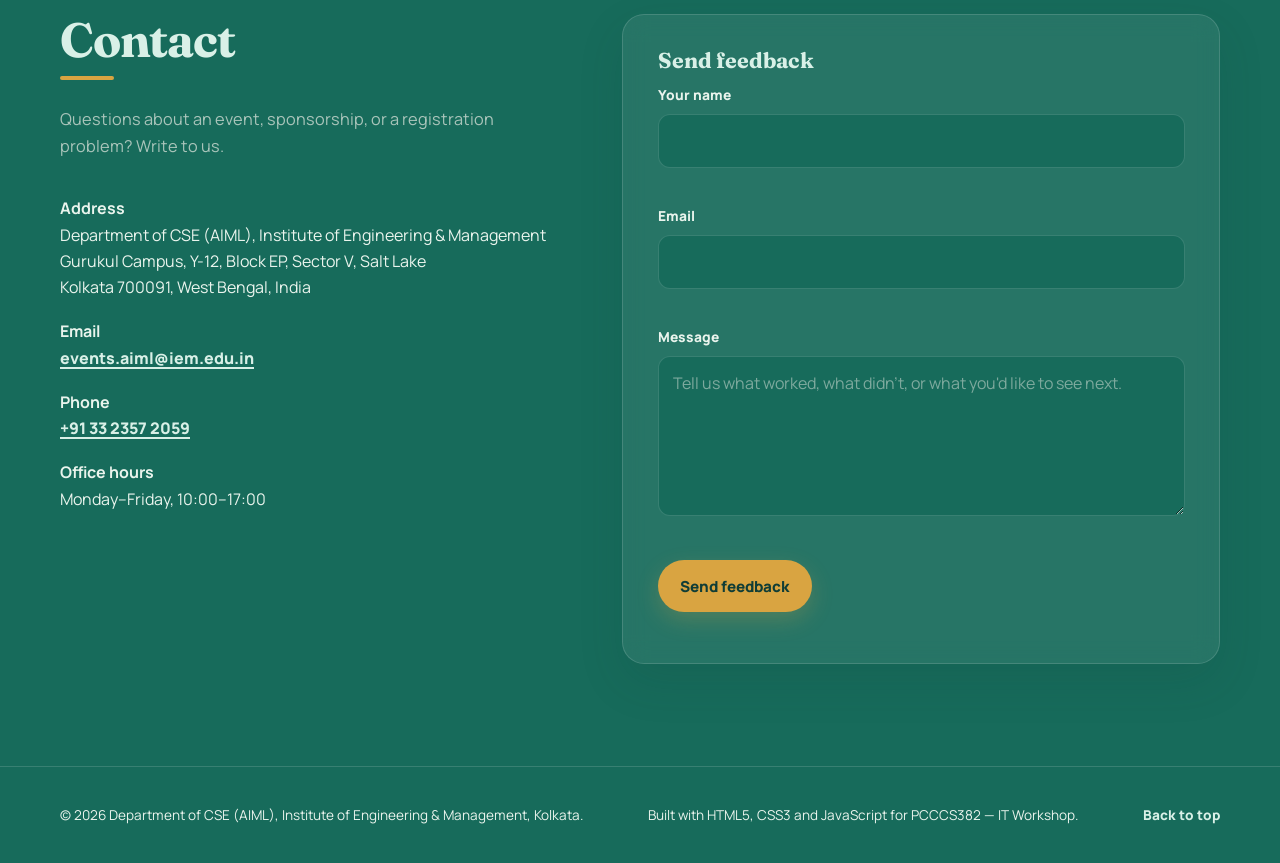
==== commit 629c0b4d: "Update index.html" ====
--- a/index.html
+++ b/index.html
@@ -5,7 +5,7 @@
   <meta name="viewport" content="width=device-width, initial-scale=1.0">
   <title>IEM Events — Department of CSE (AIML), Institute of Engineering &amp; Management, Kolkata</title>
   <meta name="description" content="Upcoming events, registration, gallery and contact for the Department of CSE (AIML), IEM Kolkata.">
-  <link rel="icon" type="image/png"href="logo.png">
+  <link rel="icon" type="image/png"href="./logo.png">
   <link rel="preconnect" href="https://fonts.googleapis.com">
   <link href="https://fonts.googleapis.com/css2?family=Fraunces:opsz,wght@9..144,500;9..144,700&family=Manrope:wght@400;500;700&display=swap" rel="stylesheet">
   <style>
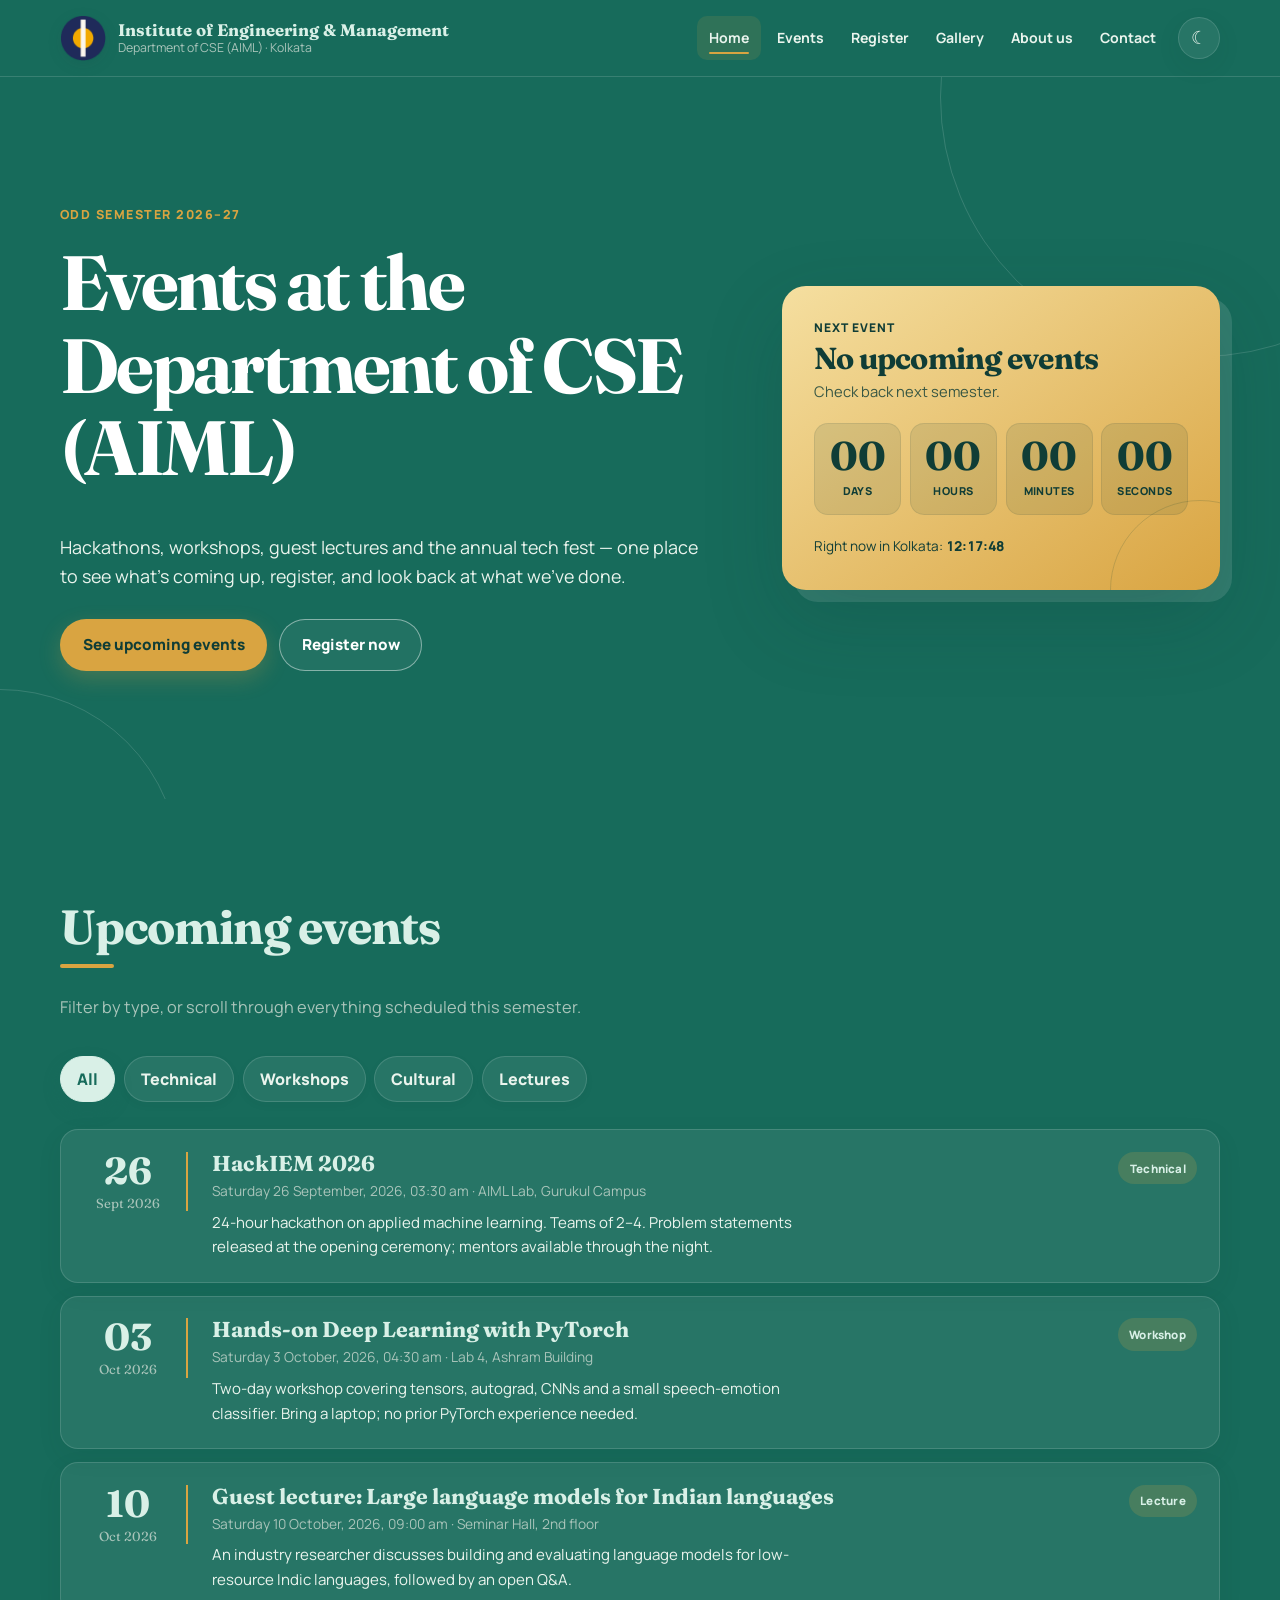
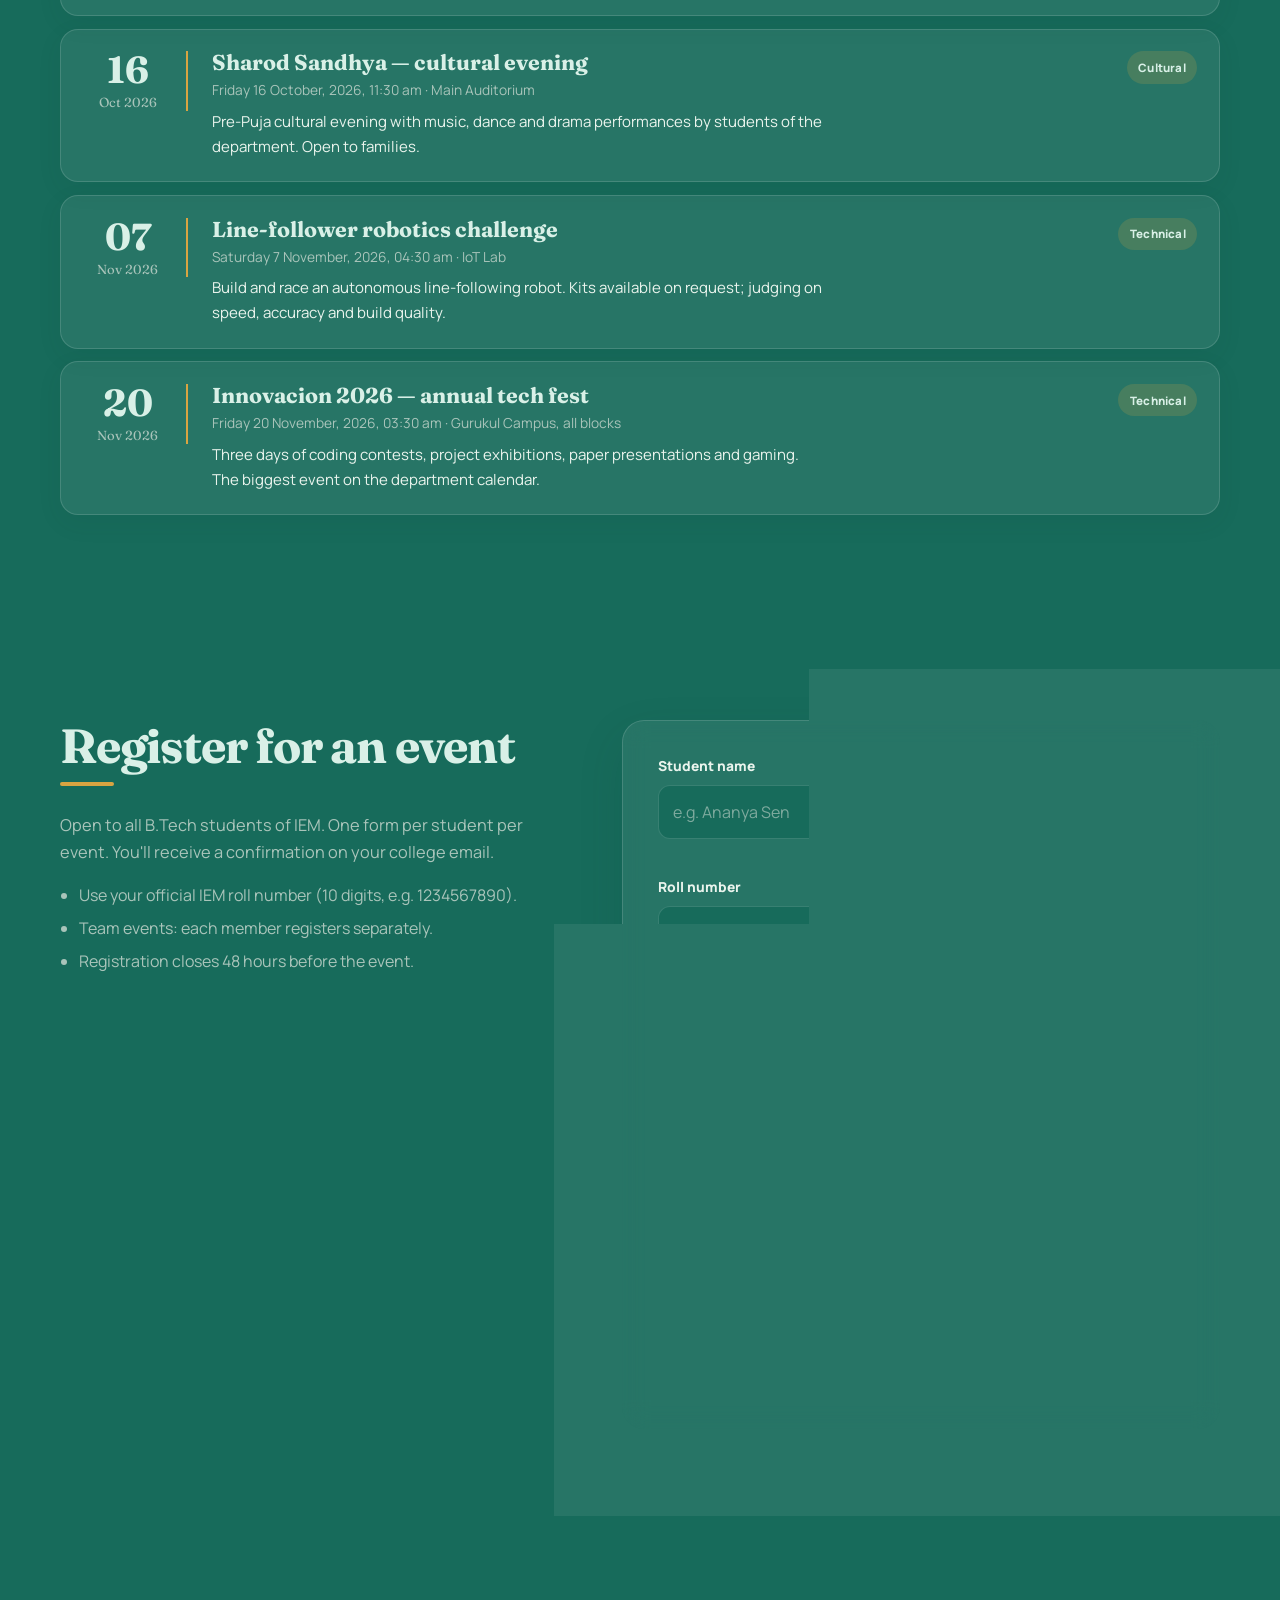
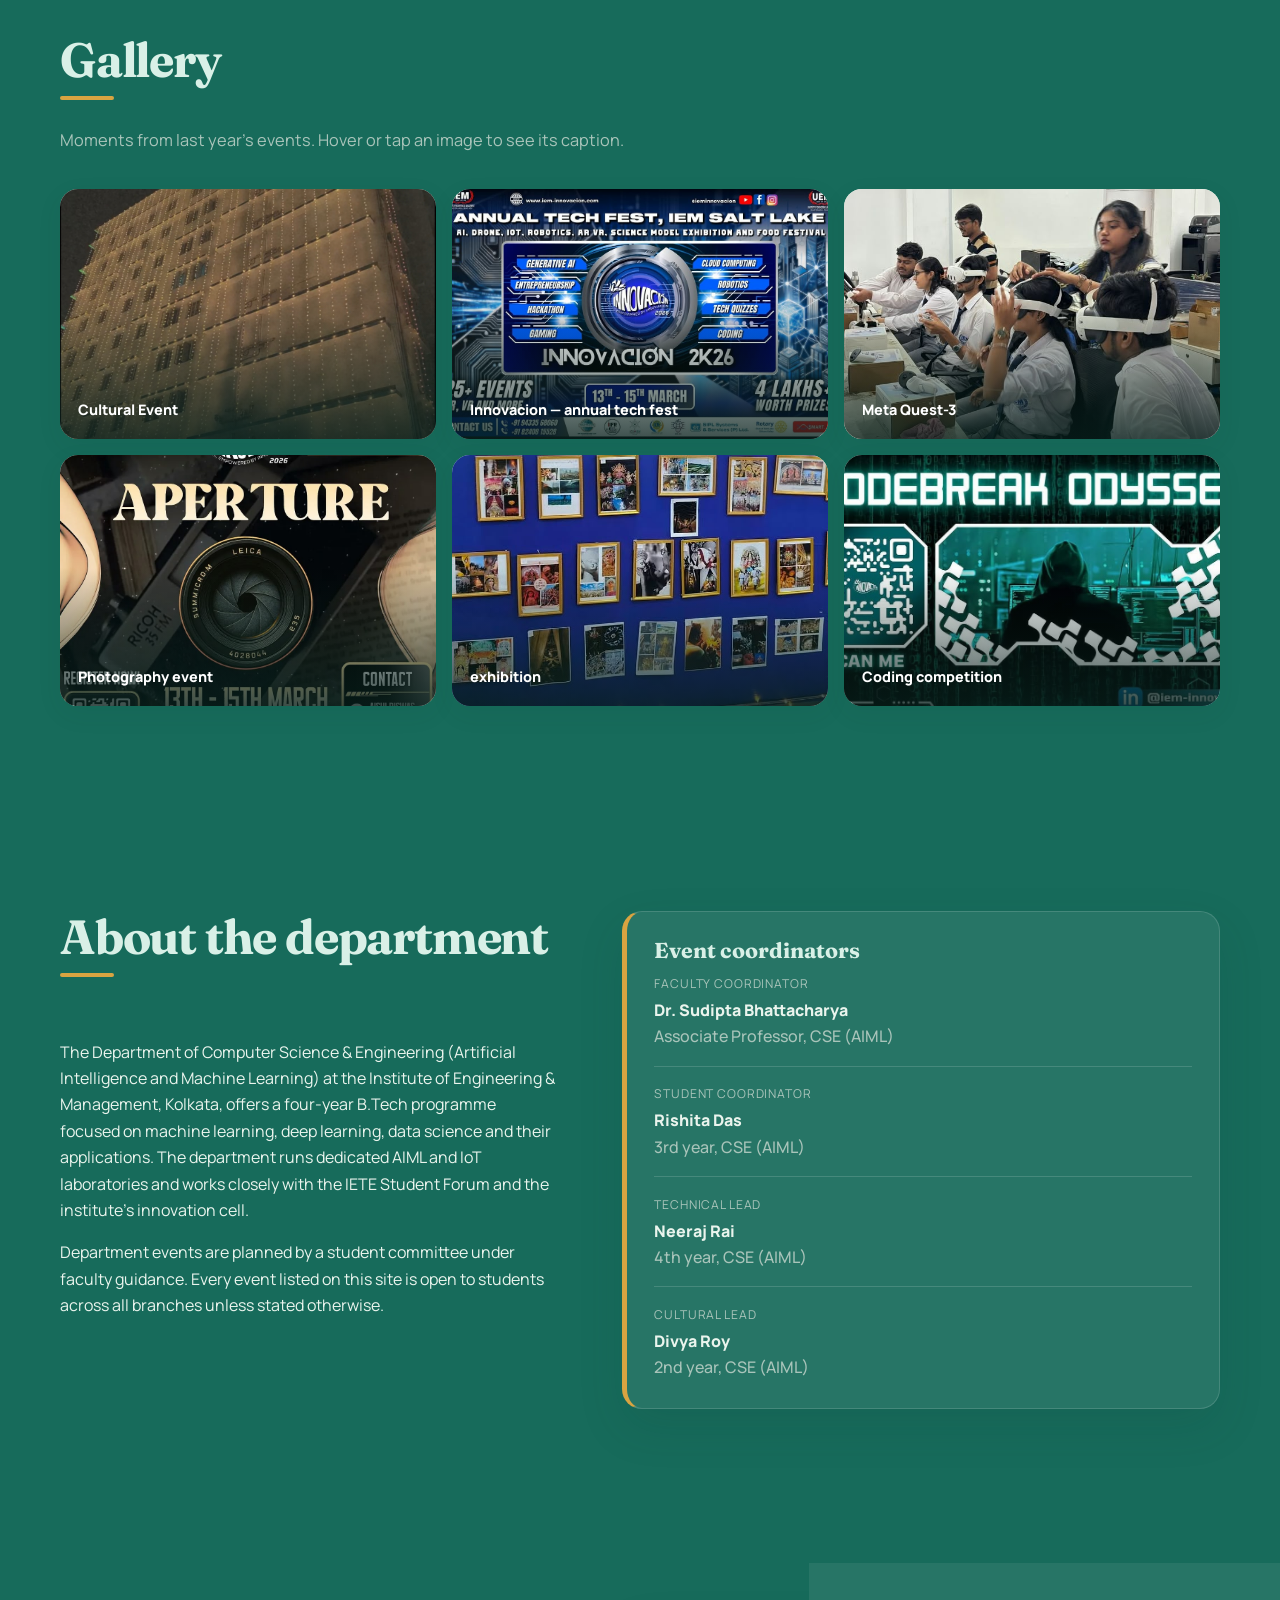
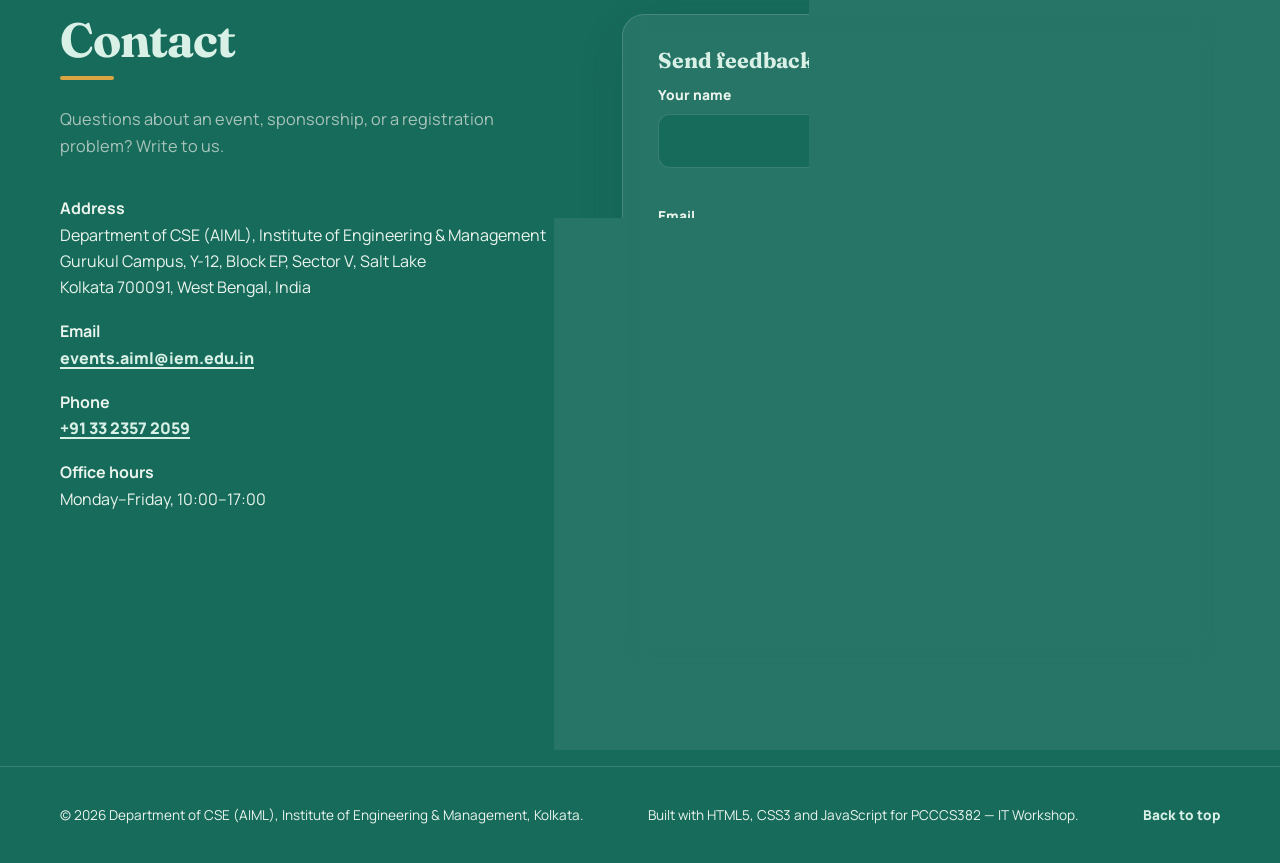
==== commit 25c603f5: "Update index.html" ====
--- a/index.html
+++ b/index.html
@@ -621,7 +621,7 @@
   <header class="site-header" id="top">
     <div class="wrap header-inner">
       <a href="#top" class="brand">
-        <img src="images/logo.png" alt="IEM logo" class="brand-logo">
+        <img src="./logo.png" alt="IEM KOLKATA logo" class="brand-logo">
         <span class="brand-text">
           <strong>Institute of Engineering &amp; Management</strong>
           <span>Department of CSE (AIML) · Kolkata</span>
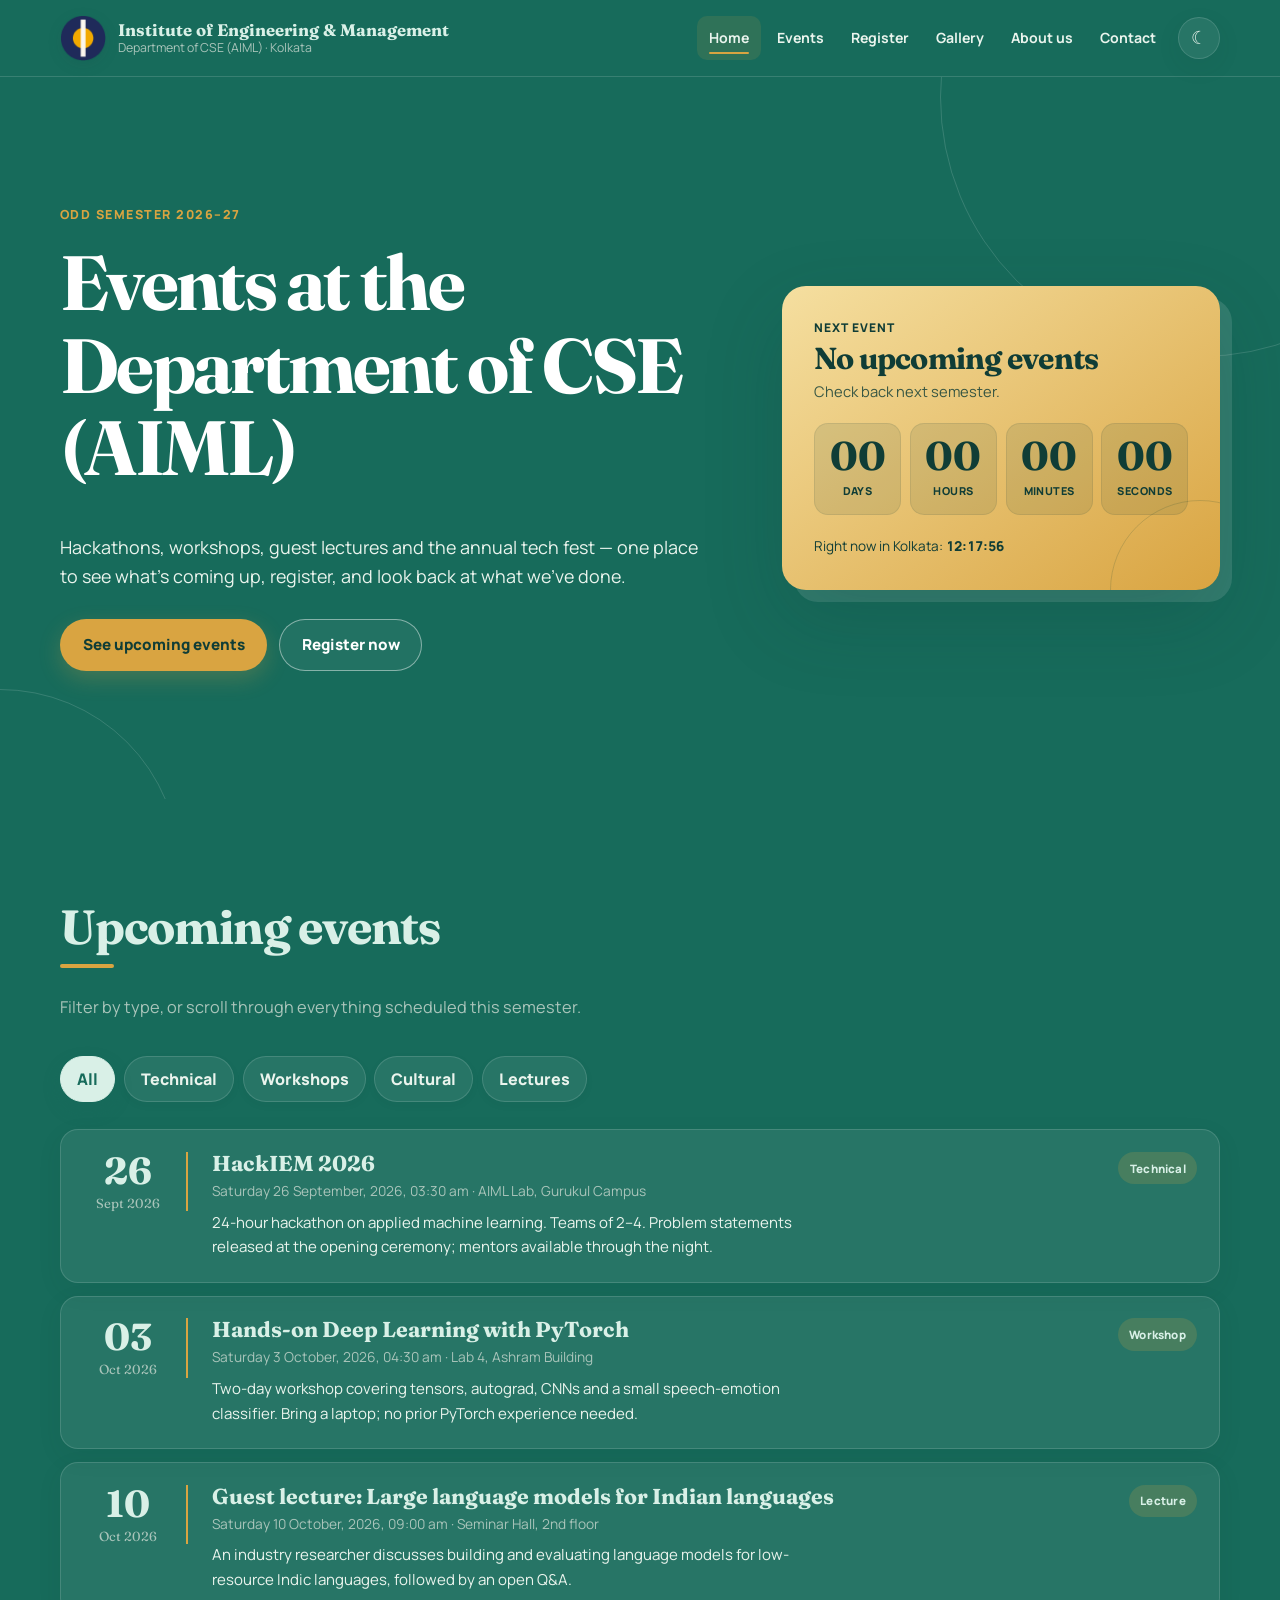
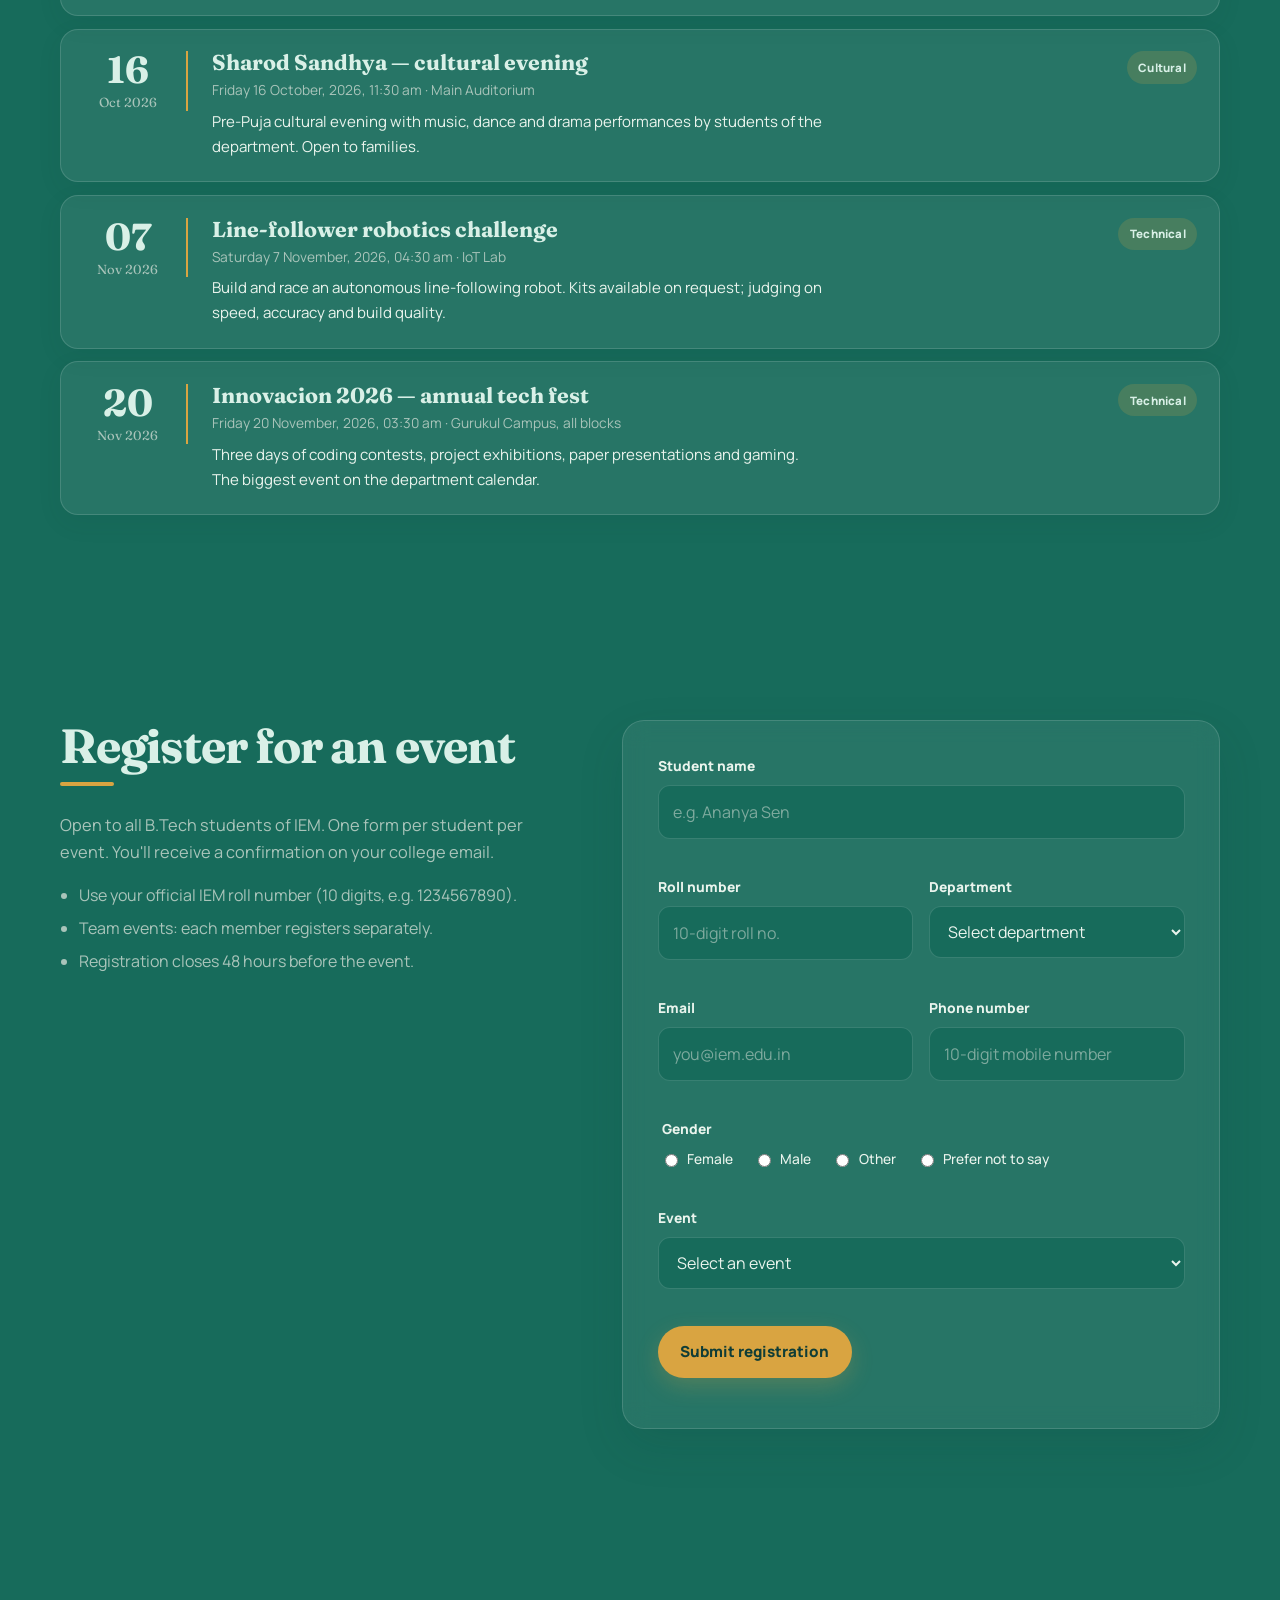
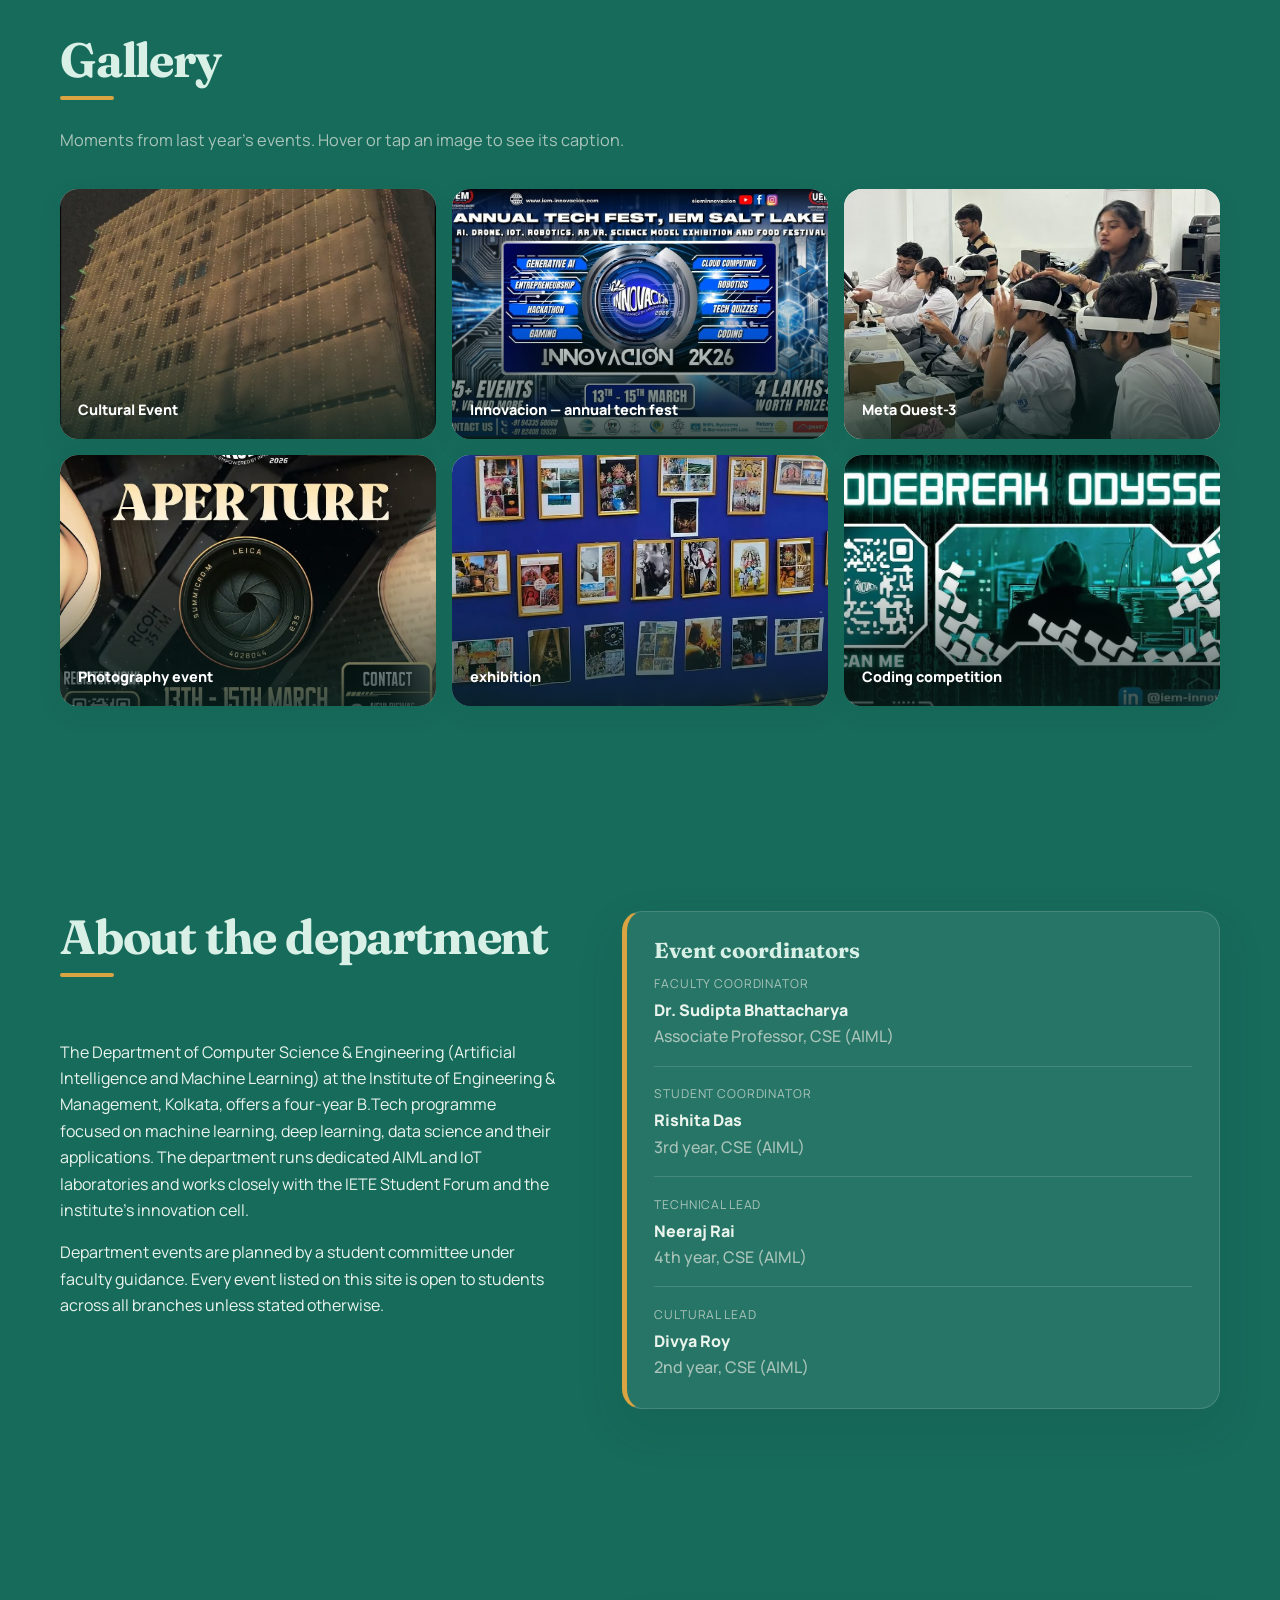
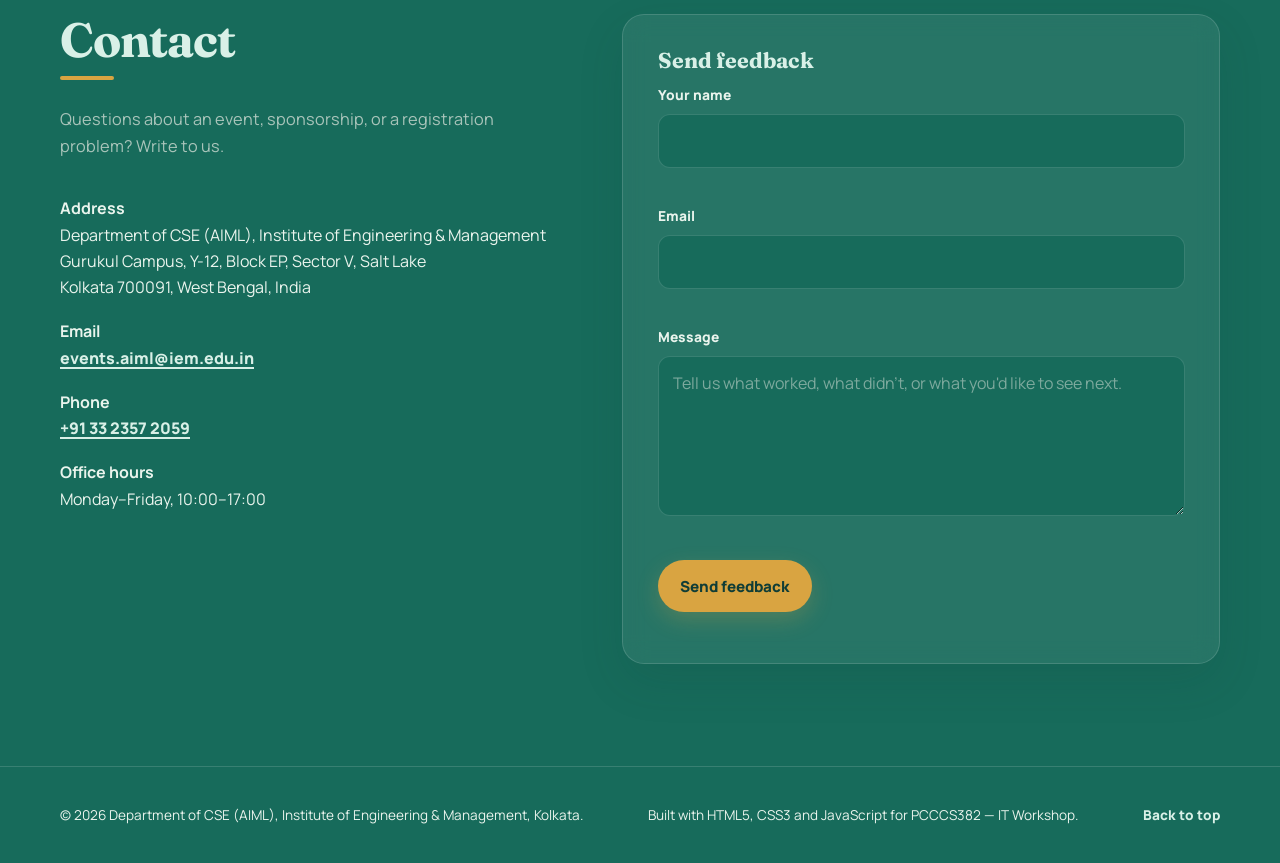
==== commit a8a3b9f8: "Update index.html" ====
--- a/index.html
+++ b/index.html
@@ -621,7 +621,7 @@
   <header class="site-header" id="top">
     <div class="wrap header-inner">
       <a href="#top" class="brand">
-        <img src="./logo.png" alt="IEM KOLKATA logo" class="brand-logo">
+        <img src="logo.png" alt="IEM KOLKATA logo" class="brand-logo">
         <span class="brand-text">
           <strong>Institute of Engineering &amp; Management</strong>
           <span>Department of CSE (AIML) · Kolkata</span>
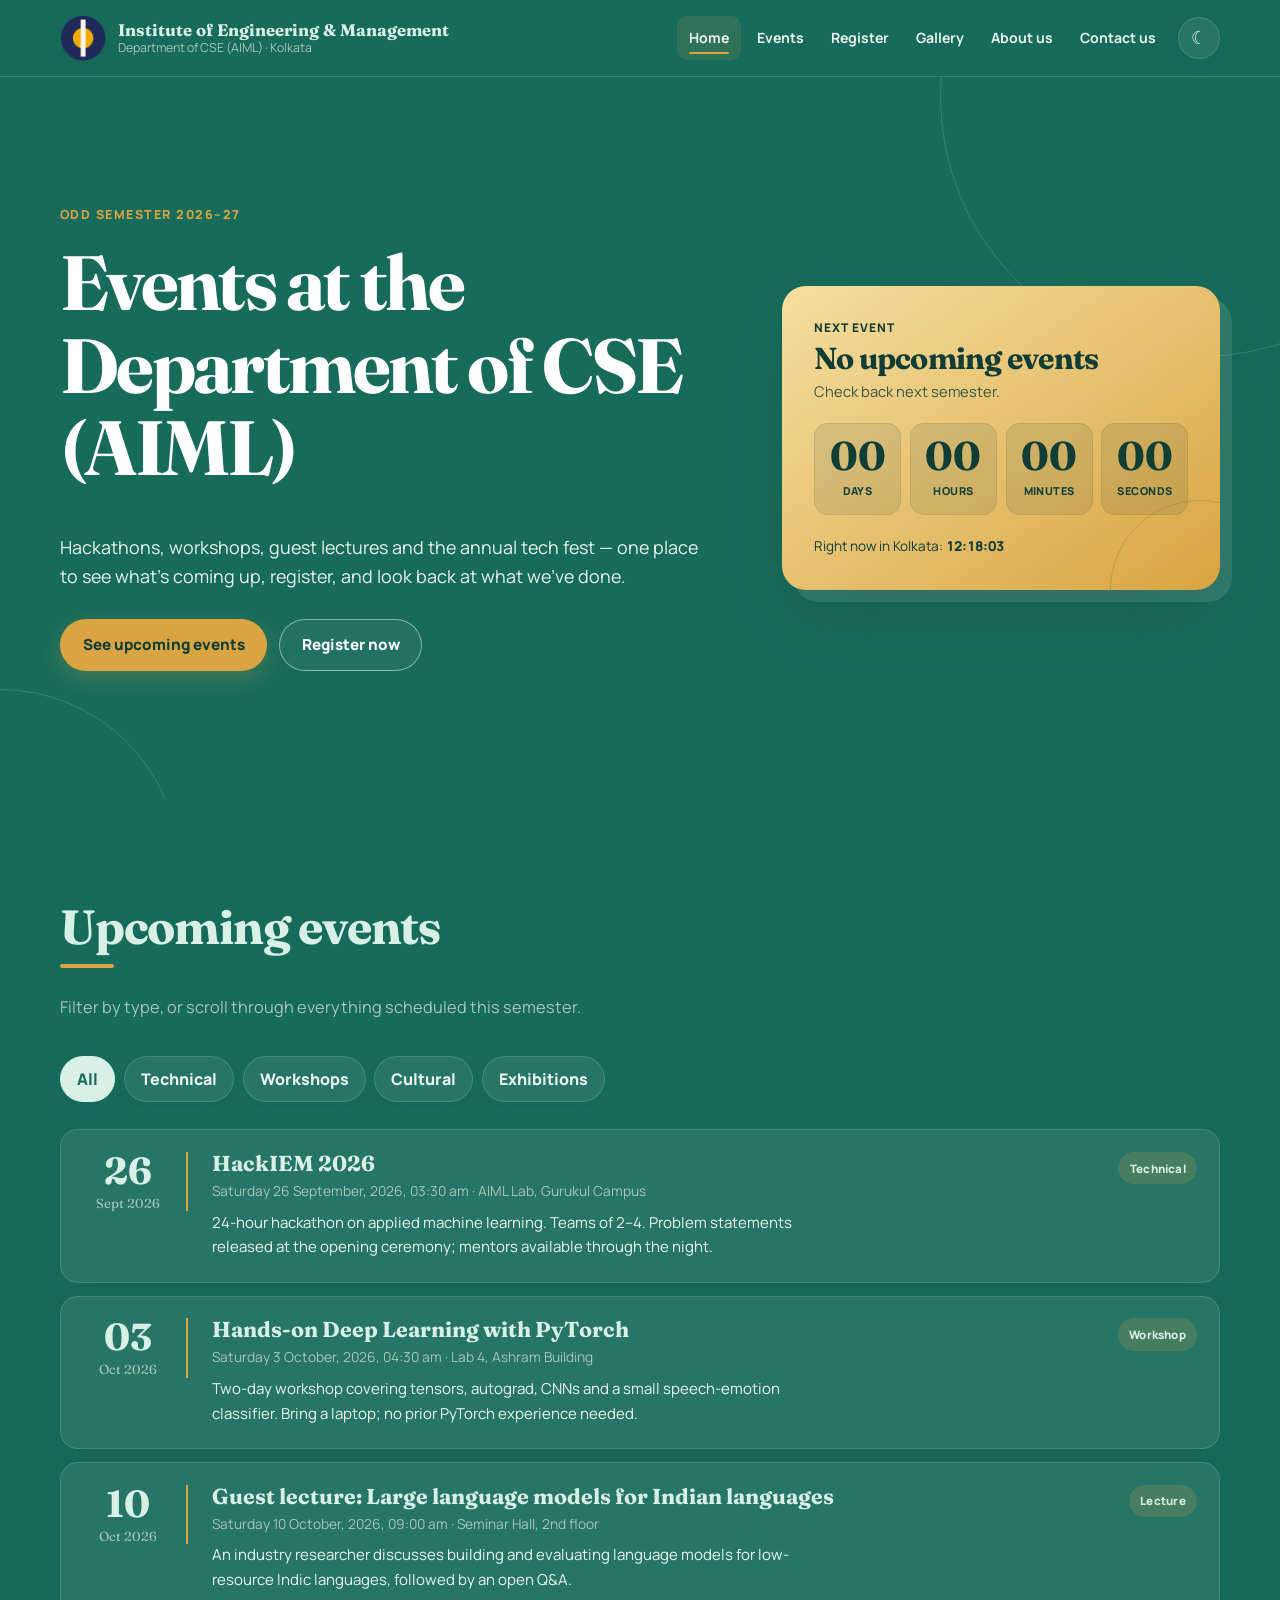
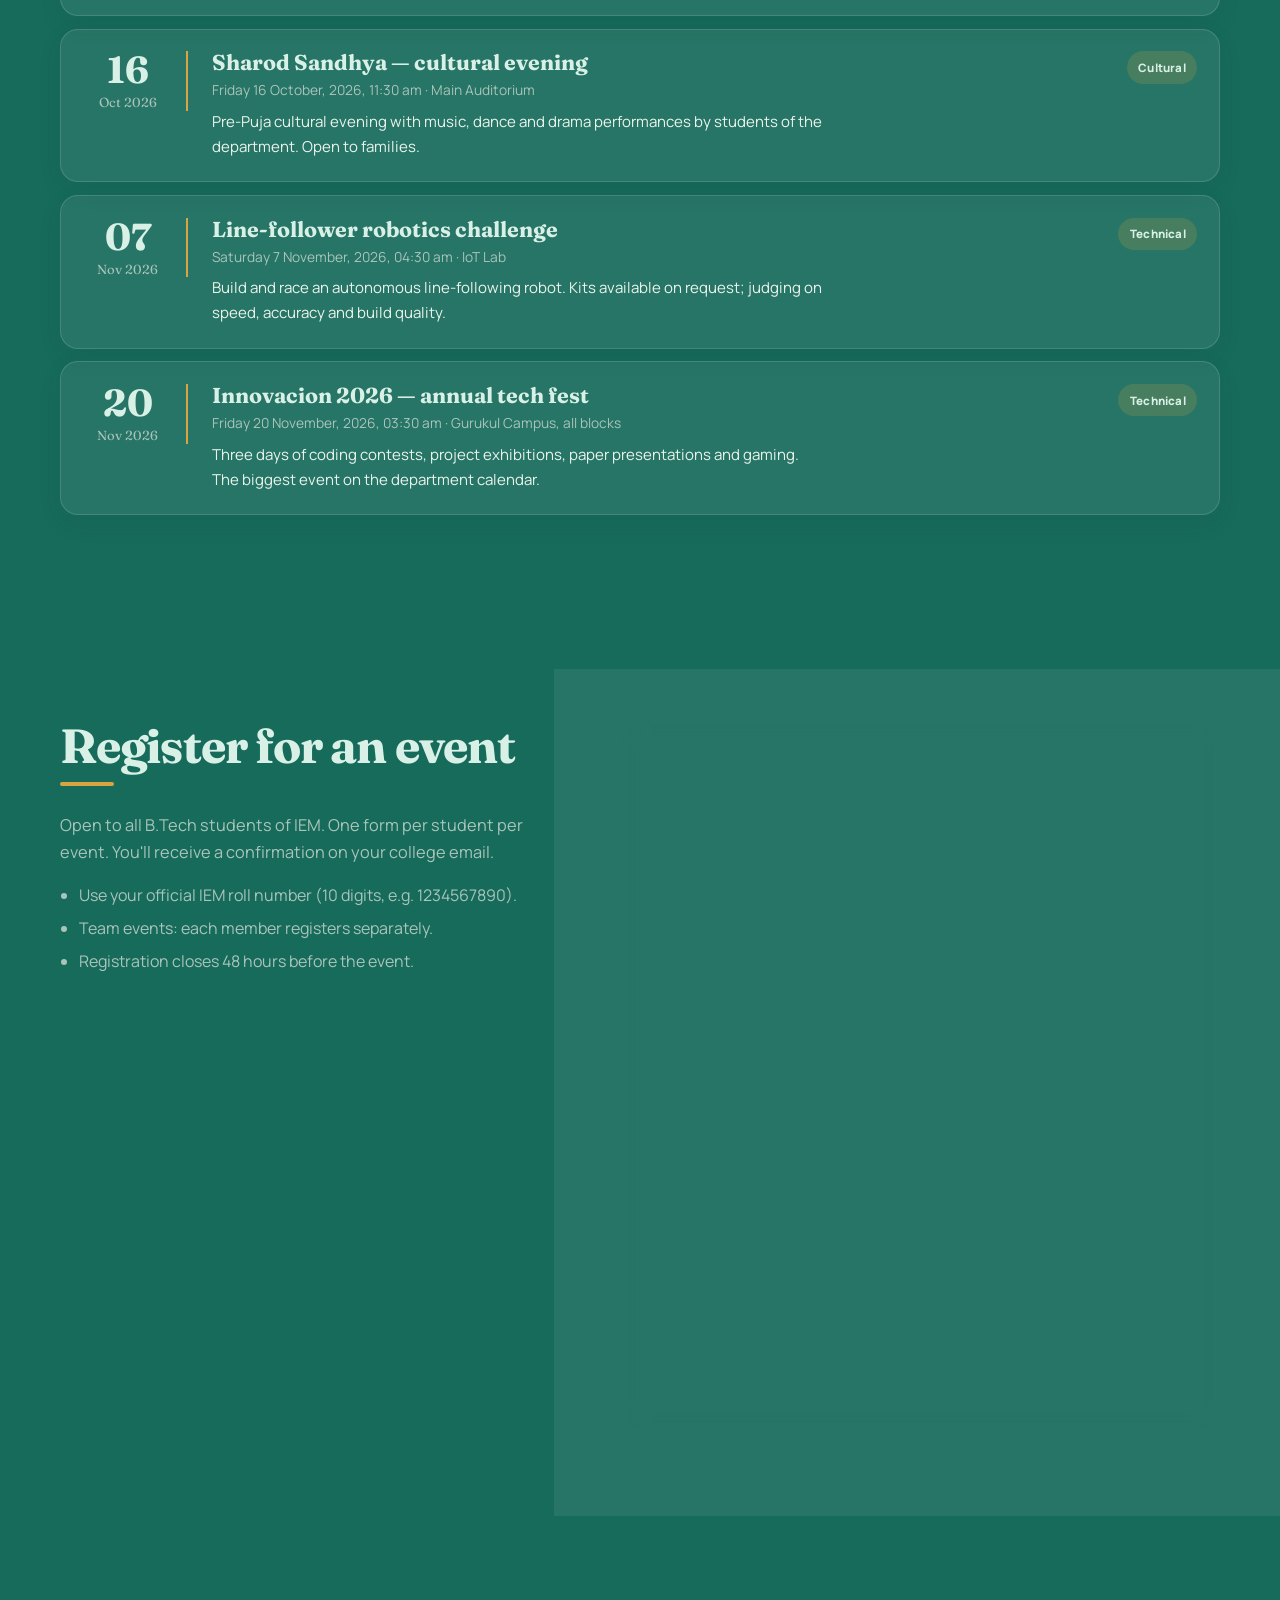
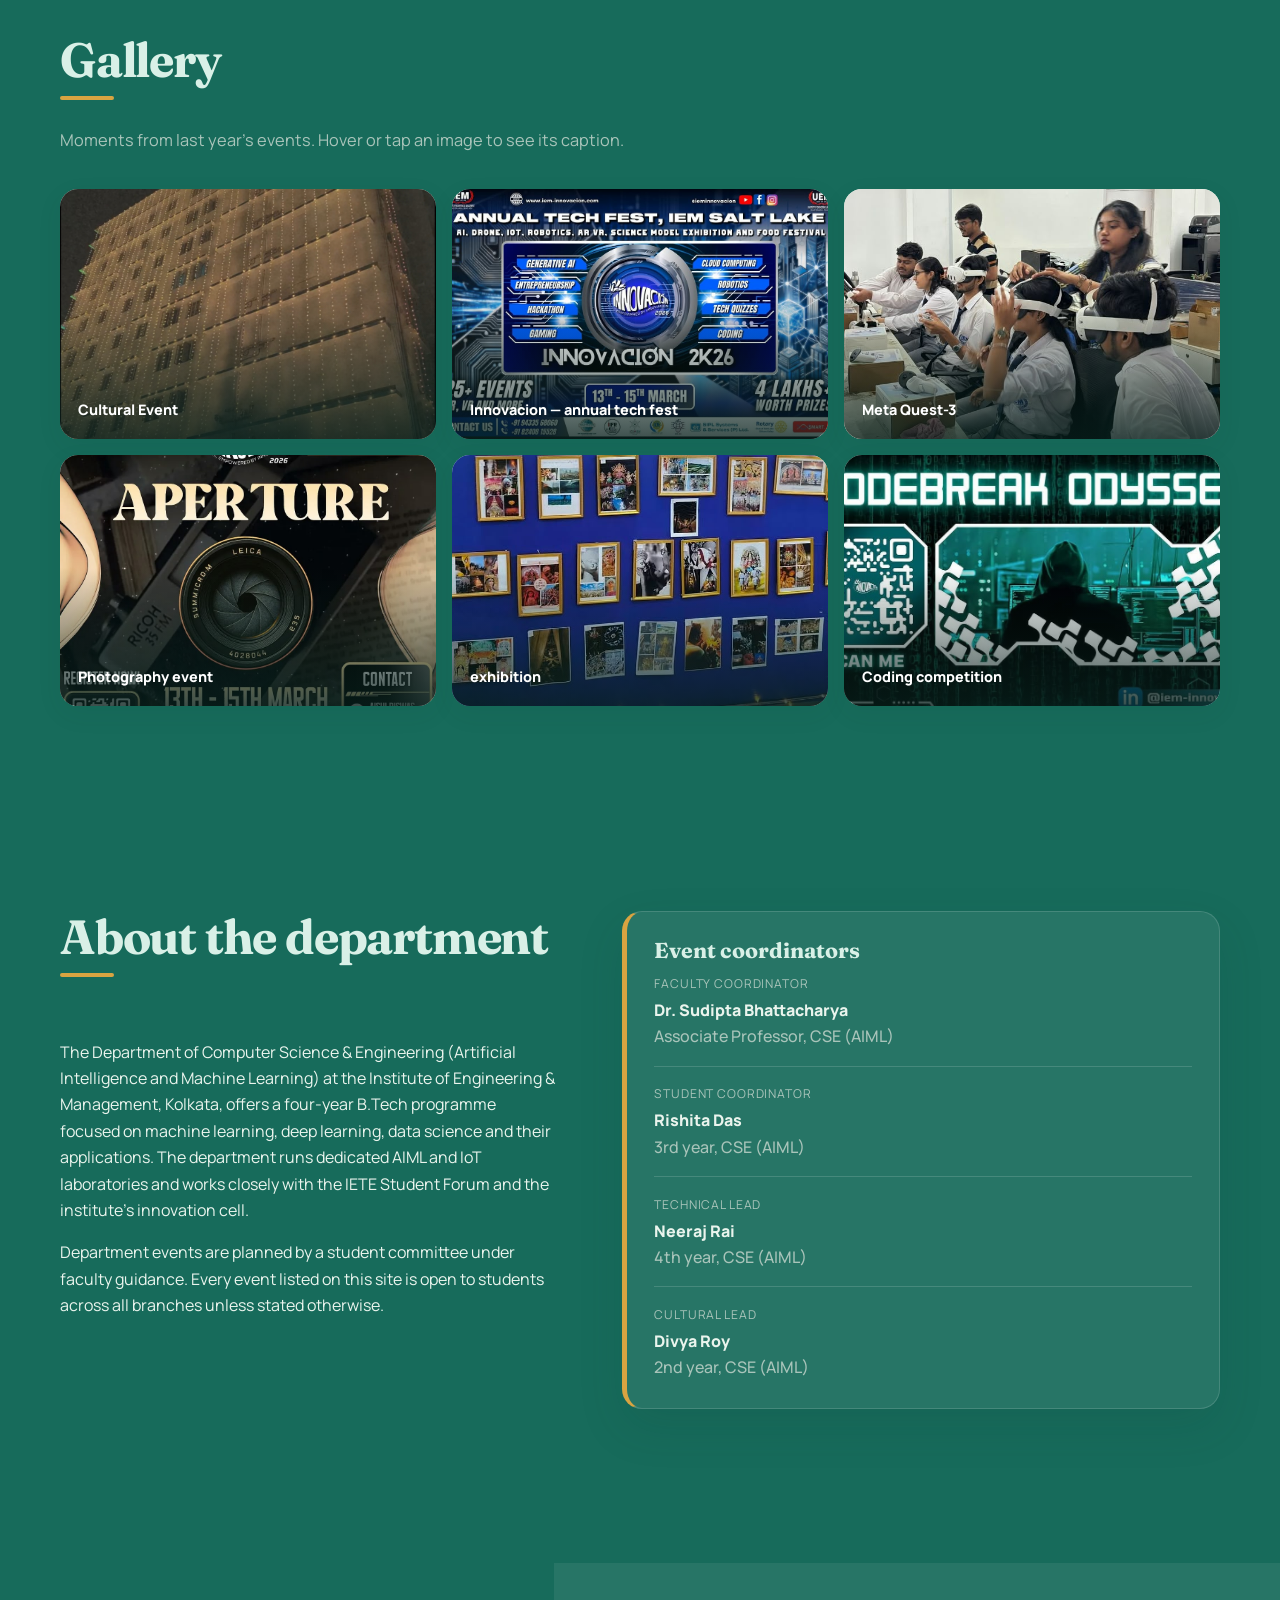
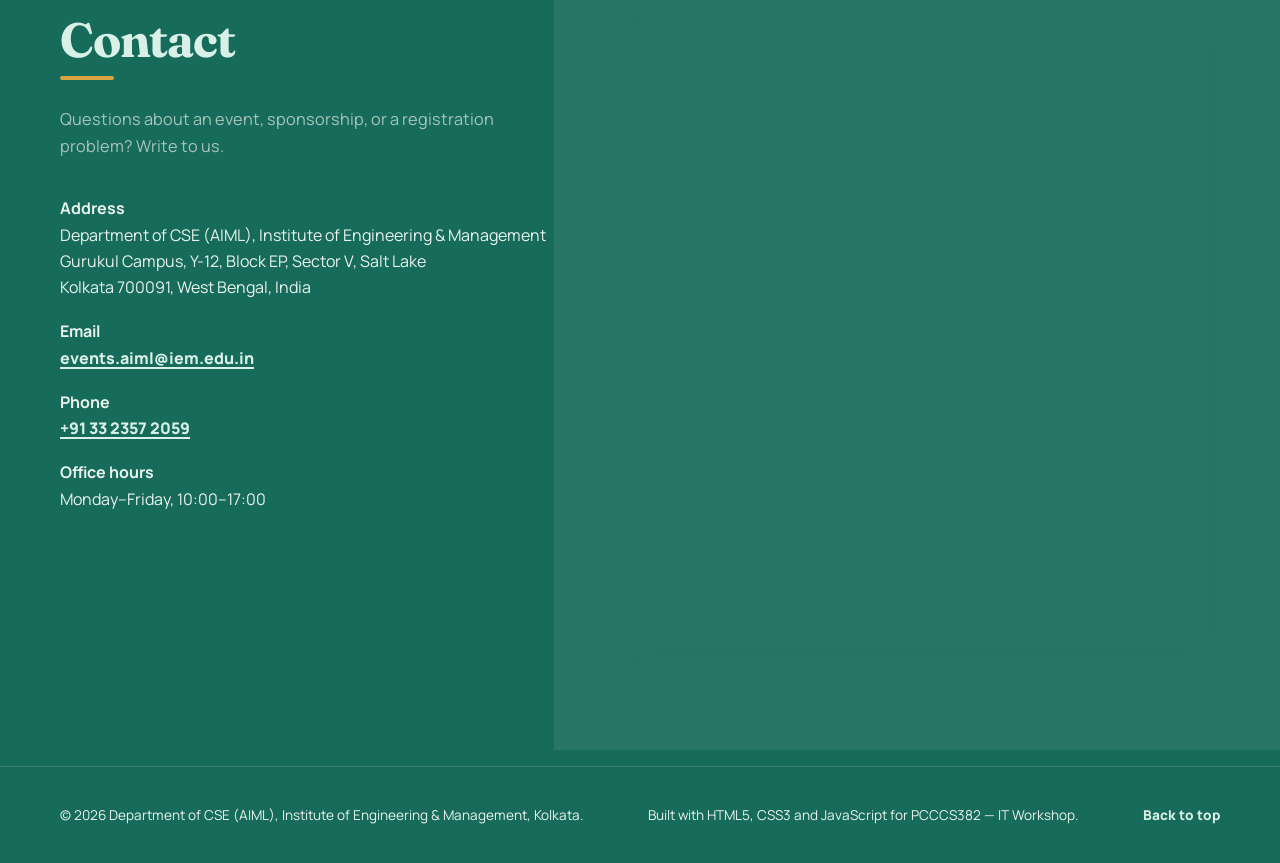
==== commit 52fab46f: "Update index.html" ====
--- a/index.html
+++ b/index.html
@@ -638,7 +638,7 @@
         <a href="#register">Register</a>
         <a href="#gallery">Gallery</a>
         <a href="#about">About us</a>
-        <a href="#contact">Contact</a>
+        <a href="#contact">Contact us</a>
         <button class="theme-toggle" id="themeToggle" aria-label="Switch to dark mode" title="Toggle dark / light mode">
           <span class="theme-icon" aria-hidden="true">☾</span>
         </button>
@@ -695,7 +695,7 @@
           <button class="chip" data-filter="technical">Technical</button>
           <button class="chip" data-filter="workshop">Workshops</button>
           <button class="chip" data-filter="cultural">Cultural</button>
-          <button class="chip" data-filter="lecture">Lectures</button>
+          <button class="chip" data-filter="lecture">Exhibitions</button>
         </div>
 
         <ol class="event-list" id="eventList">
